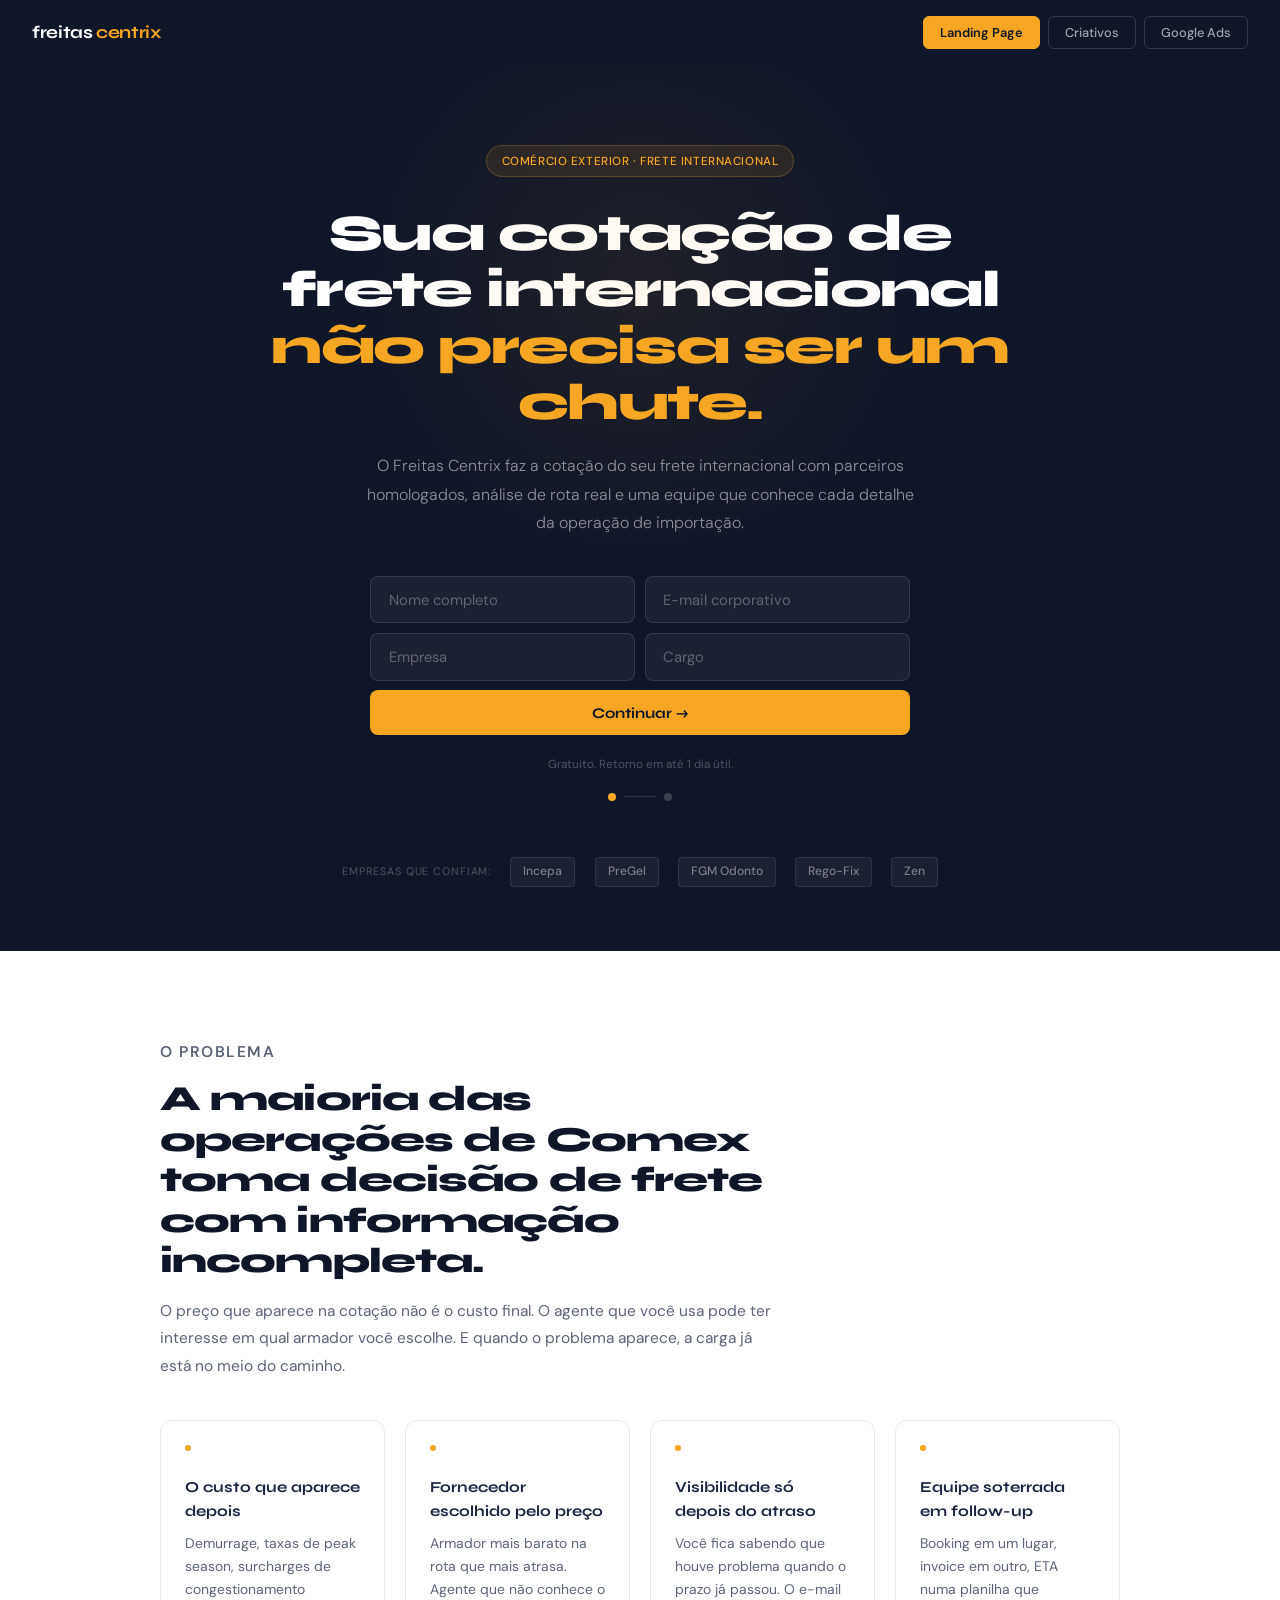
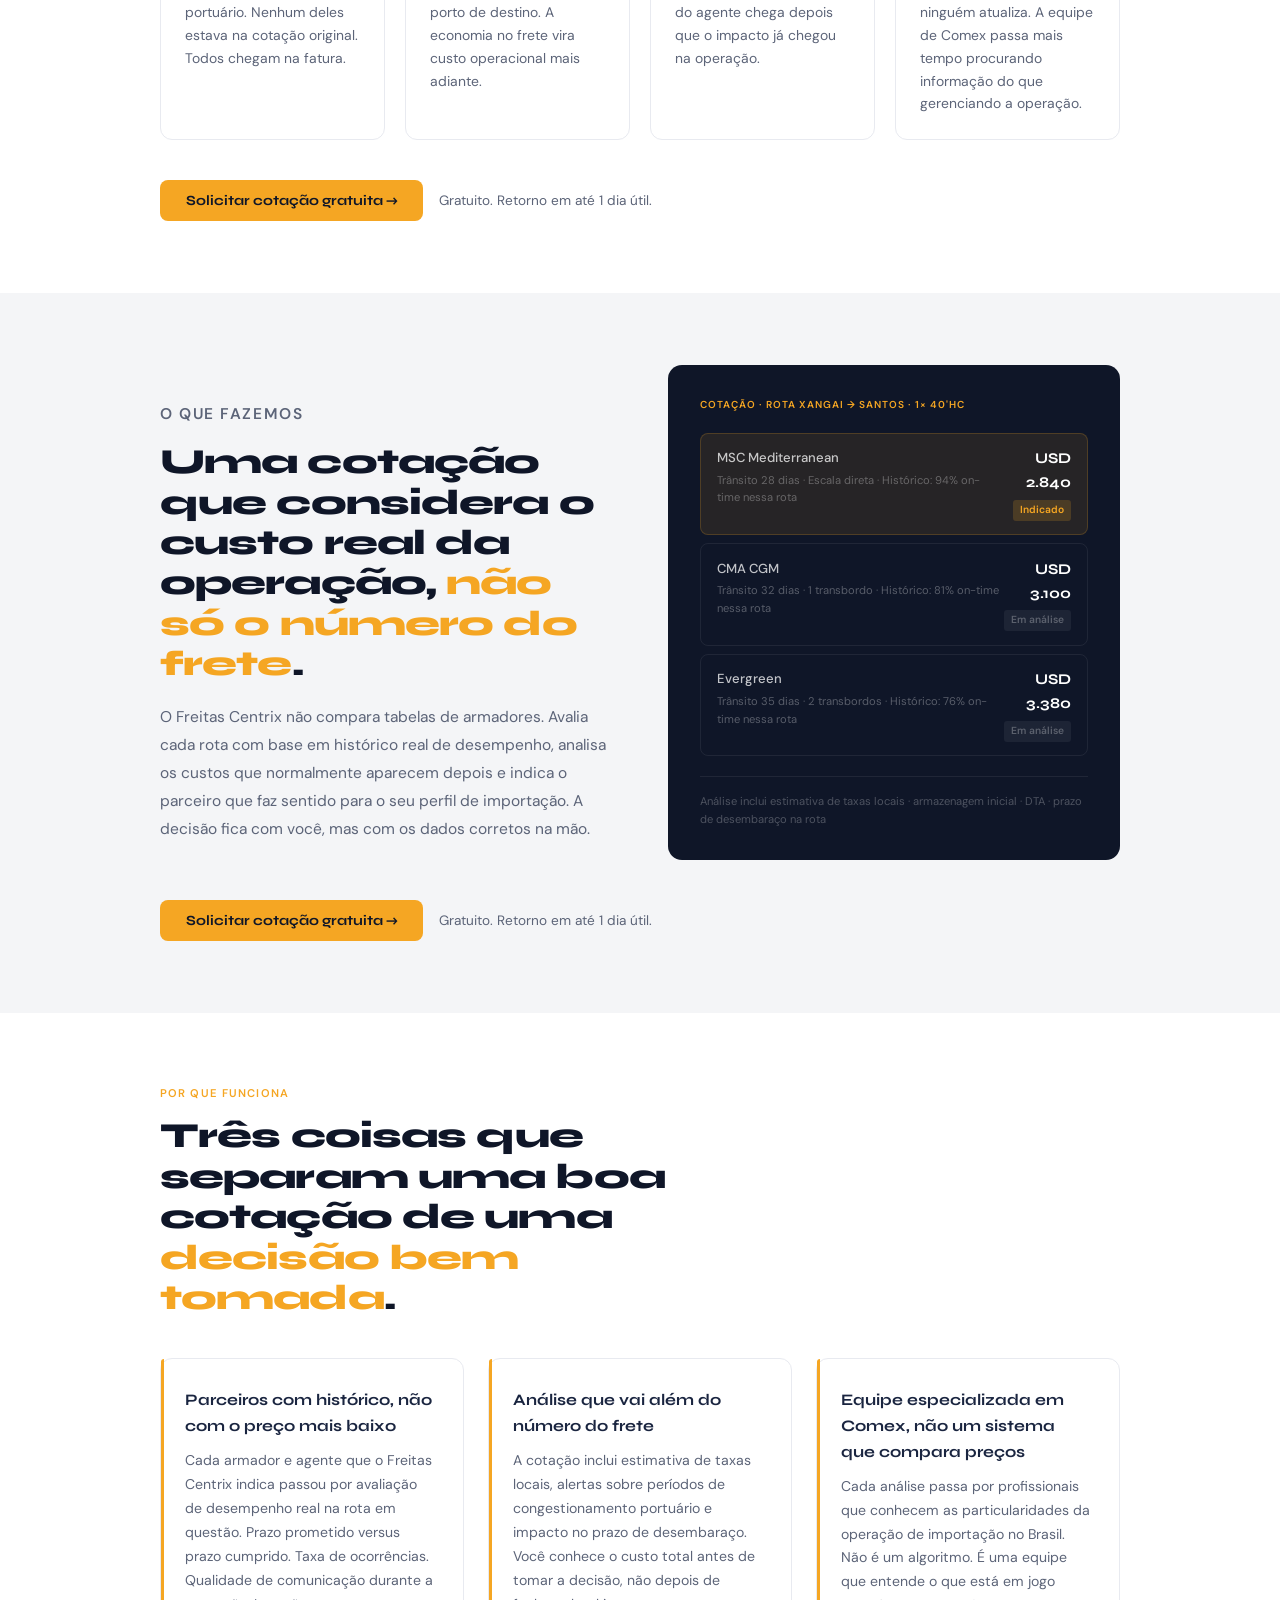
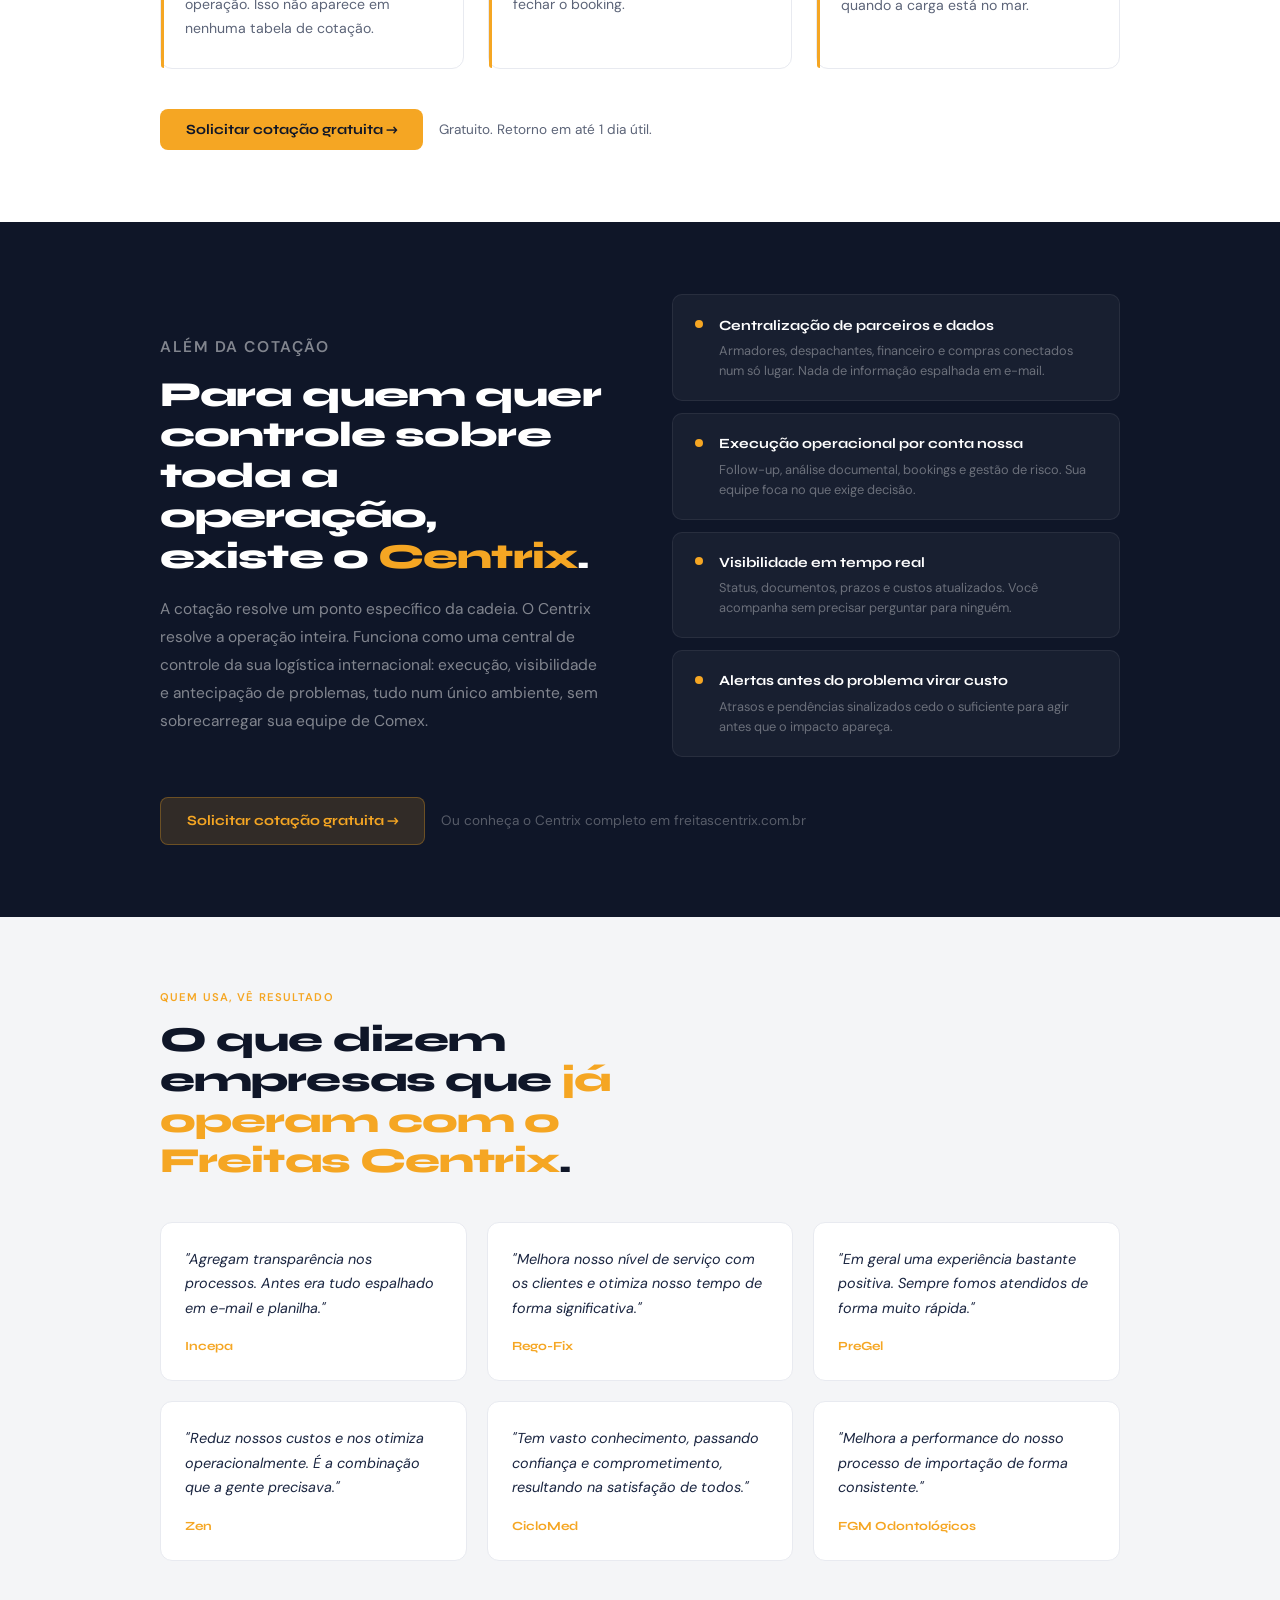
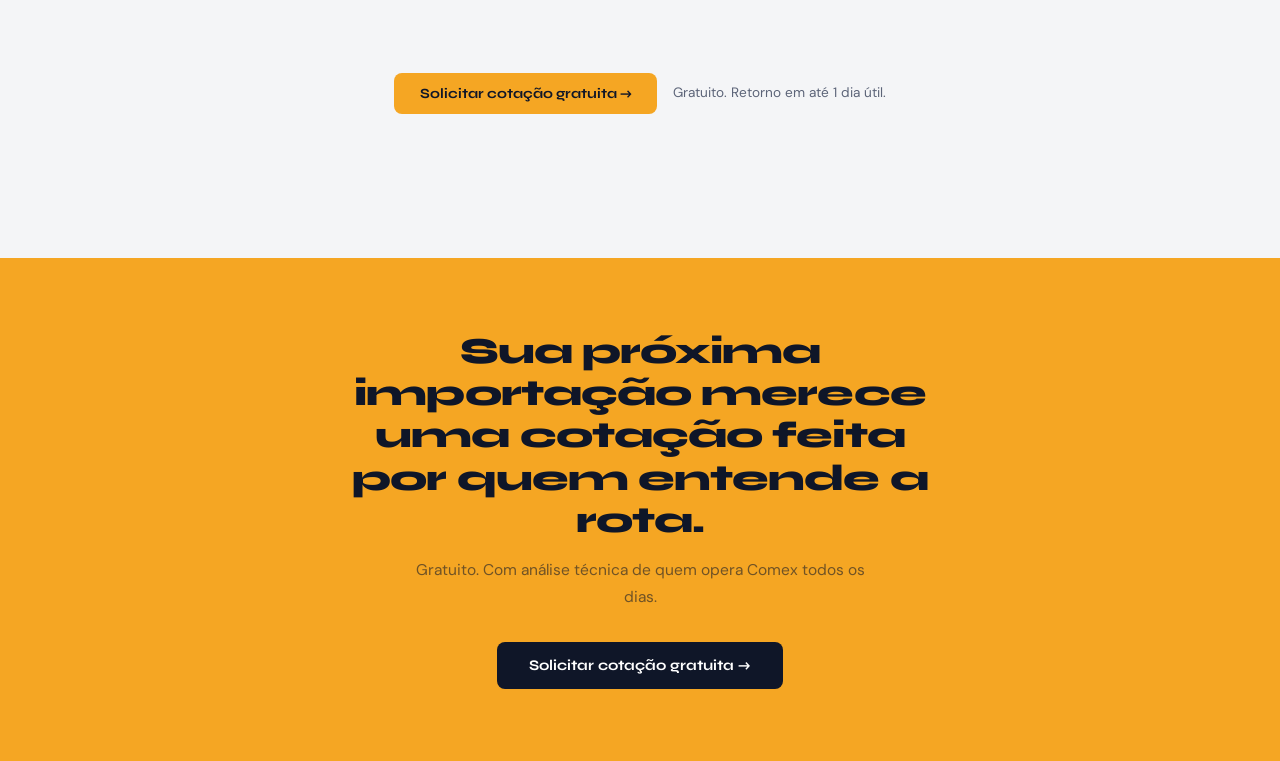
==== index.html @ dce28c1a "Add files via upload" ====
<!DOCTYPE html>

<html lang="pt-BR">
<head>
<meta charset="utf-8"/>
<meta content="width=device-width, initial-scale=1.0" name="viewport"/>
<title>Freitas Centrix – Materiais de Campanha v2</title>
<link href="https://fonts.googleapis.com/css2?family=Syne:wght@400;600;700;800&amp;family=DM+Sans:ital,wght@0,300;0,400;0,500;1,300&amp;display=swap" rel="stylesheet"/>

  <meta name="description" content="Cotação de frete internacional gratuita com parceiros homologados e análise técnica de rota. Freitas Centrix — sua central de controle em Comex.">
  <meta property="og:title" content="Freitas Centrix — Cotação de Frete Internacional Gratuita">
  <meta property="og:description" content="Análise técnica de frete com histórico real de armadores por rota. Equipe especializada em Comex. Cotação gratuita.">
  <meta property="og:type" content="website">
  <meta property="og:url" content="https://freitascentrix.com.br">
  <link rel="stylesheet" href="style.css">
</head>
<body>
<nav class="nav">
<div class="nav-logo">freitas <span>centrix</span></div>
<div class="nav-tabs">
<button class="nav-tab active" onclick="showSection('lp', this)">Landing Page</button>
<button class="nav-tab" onclick="showSection('criativos', this)">Criativos</button>
<button class="nav-tab" onclick="showSection('ads', this)">Google Ads</button>
</div>
</nav>
<!-- ═══ LANDING PAGE ═══ -->
<div class="section active" id="lp">
<section class="hero">
<div class="hero-badge">Comércio Exterior · Frete Internacional</div>
<h1>Sua cotação de frete internacional<br/><em>não precisa ser um chute.</em></h1>
<p class="hero-sub">O Freitas Centrix faz a cotação do seu frete internacional com parceiros homologados, análise de rota real e uma equipe que conhece cada detalhe da operação de importação.</p>
<div class="multistep-form">
<div class="form-step" id="step1">
<div class="form-row">
<input placeholder="Nome completo" type="text"/>
<input placeholder="E-mail corporativo" type="email"/>
</div>
<div class="form-row">
<input placeholder="Empresa" type="text"/>
<input placeholder="Cargo" type="text"/>
</div>
<button class="btn-orange" onclick="goStep2()">Continuar →</button>
<p class="hero-disclaimer">Gratuito. Retorno em até 1 dia útil.</p>
</div>
<div class="form-step" id="step2" style="display:none;">
<div class="step2-label">Dados da operação</div>
<div class="form-row">
<input placeholder="Local de coleta" type="text"/>
<input placeholder="Local de destino" type="text"/>
</div>
<div class="form-row">
<select>
<option disabled="" selected="" value="">Modal</option>
<option>Marítimo</option>
<option>Aéreo</option>
<option>Rodoviário</option>
<option>Multimodal</option>
</select>
<select>
<option disabled="" selected="" value="">Incoterm</option>
<option>EXW</option>
<option>FOB</option>
<option>CIF</option>
<option>CFR</option>
<option>DAP</option>
<option>DDP</option>
<option>FCA</option>
<option>CPT</option>
<option>Não sei / A definir</option>
</select>
</div>
<div class="form-row">
<input placeholder="NCM (se souber)" type="text"/>
<select>
<option disabled="" selected="" value="">Critério de escolha</option>
<option>Preço</option>
<option>Performance</option>
</select>
</div>
<div class="form-row-actions">
<button class="btn-back" onclick="goStep1()">← Voltar</button>
<button class="btn-orange">Solicitar cotação gratuita →</button>
</div>
<p class="hero-disclaimer">Seus dados são usados apenas para preparar sua cotação.</p>
</div>
<div class="form-progress">
<div class="progress-dot active" id="dot1"></div>
<div class="progress-line"></div>
<div class="progress-dot" id="dot2"></div>
</div>
</div>
<div class="hero-logos">
<span class="hero-logos-label">Empresas que confiam:</span>
<span class="logo-pill">Incepa</span>
<span class="logo-pill">PreGel</span>
<span class="logo-pill">FGM Odonto</span>
<span class="logo-pill">Rego-Fix</span>
<span class="logo-pill">Zen</span>
</div>
</section>
<section class="pain-block">
<div class="container">
<div class="pain-intro">
<p class="section-label">O problema</p>
<h2 class="section-title">A maioria das operações de Comex toma decisão de frete com informação incompleta.</h2>
<p>O preço que aparece na cotação não é o custo final. O agente que você usa pode ter interesse em qual armador você escolhe. E quando o problema aparece, a carga já está no meio do caminho.</p>
</div>
<div class="pain-grid">
<div class="pain-card">
<div class="pain-marker"></div>
<h3>O custo que aparece depois</h3>
<p>Demurrage, taxas de peak season, surcharges de congestionamento portuário. Nenhum deles estava na cotação original. Todos chegam na fatura.</p>
</div>
<div class="pain-card">
<div class="pain-marker"></div>
<h3>Fornecedor escolhido pelo preço</h3>
<p>Armador mais barato na rota que mais atrasa. Agente que não conhece o porto de destino. A economia no frete vira custo operacional mais adiante.</p>
</div>
<div class="pain-card">
<div class="pain-marker"></div>
<h3>Visibilidade só depois do atraso</h3>
<p>Você fica sabendo que houve problema quando o prazo já passou. O e-mail do agente chega depois que o impacto já chegou na operação.</p>
</div>
<div class="pain-card">
<div class="pain-marker"></div>
<h3>Equipe soterrada em follow-up</h3>
<p>Booking em um lugar, invoice em outro, ETA numa planilha que ninguém atualiza. A equipe de Comex passa mais tempo procurando informação do que gerenciando a operação.</p>
</div>
</div>
<div class="section-cta">
<button>Solicitar cotação gratuita →</button>
<span class="section-cta-ghost">Gratuito. Retorno em até 1 dia útil.</span>
</div>
</div>
</section>
<section class="value-block">
<div class="container">
<div class="value-inner">
<div class="value-text">
<p class="section-label">O que fazemos</p>
<h2 class="section-title">Uma cotação que considera o custo real da operação, <em>não só o número do frete</em>.</h2>
<p>O Freitas Centrix não compara tabelas de armadores. Avalia cada rota com base em histórico real de desempenho, analisa os custos que normalmente aparecem depois e indica o parceiro que faz sentido para o seu perfil de importação. A decisão fica com você, mas com os dados corretos na mão.</p>
</div>
<div class="value-visual">
<span class="vv-label">Cotação · Rota Xangai → Santos · 1× 40'HC</span>
<div class="frete-row top">
<div>
<div class="frete-carrier">MSC Mediterranean</div>
<div class="frete-detail">Trânsito 28 dias · Escala direta · Histórico: 94% on-time nessa rota</div>
</div>
<div class="frete-right">
<div class="frete-price">USD 2.840</div>
<span class="frete-tag ok">Indicado</span>
</div>
</div>
<div class="frete-row">
<div>
<div class="frete-carrier">CMA CGM</div>
<div class="frete-detail">Trânsito 32 dias · 1 transbordo · Histórico: 81% on-time nessa rota</div>
</div>
<div class="frete-right">
<div class="frete-price">USD 3.100</div>
<span class="frete-tag pend">Em análise</span>
</div>
</div>
<div class="frete-row">
<div>
<div class="frete-carrier">Evergreen</div>
<div class="frete-detail">Trânsito 35 dias · 2 transbordos · Histórico: 76% on-time nessa rota</div>
</div>
<div class="frete-right">
<div class="frete-price">USD 3.380</div>
<span class="frete-tag pend">Em análise</span>
</div>
</div>
<div class="vv-footer">Análise inclui estimativa de taxas locais · armazenagem inicial · DTA · prazo de desembaraço na rota</div>
</div>
</div>
<div class="section-cta">
<button>Solicitar cotação gratuita →</button>
<span class="section-cta-ghost">Gratuito. Retorno em até 1 dia útil.</span>
</div>
</div>
</section>
<section class="dif-block">
<div class="container">
<div class="dif-intro">
<p class="section-label">Por que funciona</p>
<h2 class="section-title">Três coisas que separam uma boa cotação de uma <em>decisão bem tomada</em>.</h2>
</div>
<div class="dif-grid">
<div class="dif-card">
<h3>Parceiros com histórico, não com o preço mais baixo</h3>
<p>Cada armador e agente que o Freitas Centrix indica passou por avaliação de desempenho real na rota em questão. Prazo prometido versus prazo cumprido. Taxa de ocorrências. Qualidade de comunicação durante a operação. Isso não aparece em nenhuma tabela de cotação.</p>
</div>
<div class="dif-card">
<h3>Análise que vai além do número do frete</h3>
<p>A cotação inclui estimativa de taxas locais, alertas sobre períodos de congestionamento portuário e impacto no prazo de desembaraço. Você conhece o custo total antes de tomar a decisão, não depois de fechar o booking.</p>
</div>
<div class="dif-card">
<h3>Equipe especializada em Comex, não um sistema que compara preços</h3>
<p>Cada análise passa por profissionais que conhecem as particularidades da operação de importação no Brasil. Não é um algoritmo. É uma equipe que entende o que está em jogo quando a carga está no mar.</p>
</div>
</div>
<div class="section-cta">
<button>Solicitar cotação gratuita →</button>
<span class="section-cta-ghost">Gratuito. Retorno em até 1 dia útil.</span>
</div>
</div>
</section>
<section class="centrix-block">
<div class="container">
<div class="centrix-inner">
<div class="centrix-text">
<p class="section-label">Além da cotação</p>
<h2 class="section-title">Para quem quer controle sobre toda a operação, existe o <em>Centrix</em>.</h2>
<p>A cotação resolve um ponto específico da cadeia. O Centrix resolve a operação inteira. Funciona como uma central de controle da sua logística internacional: execução, visibilidade e antecipação de problemas, tudo num único ambiente, sem sobrecarregar sua equipe de Comex.</p>
</div>
<div class="centrix-pillars">
<div class="pillar">
<div class="pillar-dot"></div>
<div>
<h4>Centralização de parceiros e dados</h4>
<p>Armadores, despachantes, financeiro e compras conectados num só lugar. Nada de informação espalhada em e-mail.</p>
</div>
</div>
<div class="pillar">
<div class="pillar-dot"></div>
<div>
<h4>Execução operacional por conta nossa</h4>
<p>Follow-up, análise documental, bookings e gestão de risco. Sua equipe foca no que exige decisão.</p>
</div>
</div>
<div class="pillar">
<div class="pillar-dot"></div>
<div>
<h4>Visibilidade em tempo real</h4>
<p>Status, documentos, prazos e custos atualizados. Você acompanha sem precisar perguntar para ninguém.</p>
</div>
</div>
<div class="pillar">
<div class="pillar-dot"></div>
<div>
<h4>Alertas antes do problema virar custo</h4>
<p>Atrasos e pendências sinalizados cedo o suficiente para agir antes que o impacto apareça.</p>
</div>
</div>
</div>
</div>
<div class="section-cta" style="margin-top:2.5rem;">
<a href="#">Solicitar cotação gratuita →</a>
<span class="section-cta-ghost">Ou conheça o Centrix completo em freitascentrix.com.br</span>
</div>
</div>
</section>
<section class="proof-block">
<div class="container">
<p class="section-label">Quem usa, vê resultado</p>
<h2 class="section-title" style="max-width: 560px;">O que dizem empresas que <em>já operam com o Freitas Centrix</em>.</h2>
<div class="testimonials">
<div class="testi-card">
<p class="testi-quote">"Agregam transparência nos processos. Antes era tudo espalhado em e-mail e planilha."</p>
<div class="testi-company">Incepa</div>
</div>
<div class="testi-card">
<p class="testi-quote">"Melhora nosso nível de serviço com os clientes e otimiza nosso tempo de forma significativa."</p>
<div class="testi-company">Rego-Fix</div>
</div>
<div class="testi-card">
<p class="testi-quote">"Em geral uma experiência bastante positiva. Sempre fomos atendidos de forma muito rápida."</p>
<div class="testi-company">PreGel</div>
</div>
<div class="testi-card">
<p class="testi-quote">"Reduz nossos custos e nos otimiza operacionalmente. É a combinação que a gente precisava."</p>
<div class="testi-company">Zen</div>
</div>
<div class="testi-card">
<p class="testi-quote">"Tem vasto conhecimento, passando confiança e comprometimento, resultando na satisfação de todos."</p>
<div class="testi-company">CicloMed</div>
</div>
<div class="testi-card">
<p class="testi-quote">"Melhora a performance do nosso processo de importação de forma consistente."</p>
<div class="testi-company">FGM Odontológicos</div>
</div>
</div>
<div class="section-cta proof-block">
<button>Solicitar cotação gratuita →</button>
<span class="section-cta-ghost">Gratuito. Retorno em até 1 dia útil.</span>
</div>
</div>
</section>
<section class="cta-block">
<h2>Sua próxima importação merece uma cotação feita por quem entende a rota.</h2>
<p>Gratuito. Com análise técnica de quem opera Comex todos os dias.</p>
<button class="btn-navy">Solicitar cotação gratuita →</button>
</section>
</div>
<!-- ═══ CRIATIVOS ═══ -->
<div class="section" id="criativos">
<div class="criativo-section">
<h2>Criativos de Campanha</h2>
<p class="sub">3 variações com copy de imagem e legenda — abordagens distintas, mesma direção estratégica</p>
<div class="criativo-grid">
<div class="criativo-card">
<div class="criativo-header">
<div class="criativo-num">1</div>
<h3>Criativo 1 · Dor · Público: Gerente / Coordenador de Comex</h3>
</div>
<div class="criativo-body">
<div class="criativo-visual bg-navy">
<div class="img-tag" style="color: var(--orange);">Freitas Centrix · Comércio Exterior</div>
<div class="img-copy white">
              Sua cotação de frete<br/>não inclui tudo<br/>
<span class="hl-orange">que vai aparecer na fatura.</span>
</div>
<div class="cta-badge">Cotação gratuita de frete →</div>
</div>
<div class="criativo-text">
<h4>Legenda</h4>
<p>Demurrage, surcharges, taxas locais. Não estavam na cotação. Estavam na fatura.<br/>
            O Freitas Centrix faz a cotação de frete internacional com o custo real da operação. Gratuito.<br/>
            👉 Cotação gratuita no link.</p>
<div class="hashtags">#FreteInternacional #Importacao #ComercioExterior #Comex</div>
<span class="cta-pill">Cotação gratuita de frete →</span>
</div>
</div>
</div>
<div class="criativo-card">
<div class="criativo-header">
<div class="criativo-num">2</div>
<h3>Criativo 2 · Dor + CTA direto · Público: Gerente / Coordenador de Comex</h3>
</div>
<div class="criativo-body">
<div class="criativo-visual bg-texture">
<div class="img-tag" style="color: rgba(255,255,255,0.32);">Freitas Centrix · Comércio Exterior</div>
<div class="img-copy white">
              O armador mais barato<br/>costuma ser<br/>
<span class="hl-orange">o problema mais caro.</span>
</div>
<div class="cta-badge">Cotação gratuita de frete →</div>
</div>
<div class="criativo-text">
<h4>Legenda</h4>
<p>Frete de importação cotado só por preço é risco. O Freitas Centrix avalia armadores por histórico real de desempenho na rota — e entrega a cotação de graça.<br/>
            Clique e solicite a sua.</p>
<div class="hashtags">#FreteInternacional #Importacao #ComercioExterior #GestaoDeComex</div>
<span class="cta-pill">Cotação gratuita de frete →</span>
</div>
</div>
</div>
<div class="criativo-card">
<div class="criativo-header">
<div class="criativo-num">3</div>
<h3>Criativo 3 · Impacto financeiro · Público: Diretor de Operações / Logística</h3>
</div>
<div class="criativo-body">
<div class="criativo-visual bg-orange">
<div class="img-tag" style="color: rgba(15,22,40,0.45);">Freitas Centrix · Comércio Exterior</div>
<div class="img-copy navy">
              O custo do frete<br/>que você aprovou<br/>
<span class="hl-muted">não é o que você vai pagar.</span>
</div>
<div class="cta-badge dark">Cotação gratuita de frete →</div>
</div>
<div class="criativo-text">
<h4>Legenda</h4>
<p>Demurrage e taxas não cotadas impactam resultado — e aparecem depois que não dá mais pra renegociar. O Freitas Centrix faz a cotação de frete internacional com o custo real. Grátis.<br/>
            👉 Link na bio.</p>
<div class="hashtags">#LogisticaInternacional #Importacao #ComercioExterior #GestaoLogistica</div>
<span class="cta-pill">Cotação gratuita de frete →</span>
</div>
</div>
</div>
</div>
</div>
</div>
<!-- ═══ GOOGLE ADS ═══ -->
<div class="section" id="ads">
<div class="ads-section">
<h2>Campanha Google Search</h2>
<p class="sub">Headlines, descrições e palavras-chave para captura de leads qualificados em Comex</p>
<div class="ads-block">
<div class="ads-block-title">Preview de anúncio <span>Exemplo</span></div>
<div class="preview-box">
<div class="preview-url">freitascentrix.com.br › cotacao-frete-internacional</div>
<div class="preview-title">Cotação de Frete Internacional | Parceiros Homologados em Comex</div>
<div class="preview-desc">Análise técnica de frete com histórico real de desempenho por rota. Equipe especializada em importação. Cotação gratuita em até 1 dia útil.</div>
</div>
</div>
<div class="ads-block">
<div class="ads-block-title">Headlines <span>15 opções · máx. 30 caracteres</span></div>
<div class="headline-grid">
<div class="hl-item">Cotação de Frete Grátis<div class="hl-chars">22 chars</div></div>
<div class="hl-item">Análise de Rota de Importação<div class="hl-chars">28 chars</div></div>
<div class="hl-item">Parceiros Homologados Comex<div class="hl-chars">26 chars</div></div>
<div class="hl-item">Frete com Histórico por Rota<div class="hl-chars">27 chars</div></div>
<div class="hl-item">Custo Real de Importação<div class="hl-chars">23 chars</div></div>
<div class="hl-item">Frete Além do Preço<div class="hl-chars">18 chars</div></div>
<div class="hl-item">Importação Sem Custo Oculto<div class="hl-chars">26 chars</div></div>
<div class="hl-item">Equipe Especializada em Comex<div class="hl-chars">28 chars</div></div>
<div class="hl-item">Freitas Centrix · Comex<div class="hl-chars">22 chars</div></div>
<div class="hl-item">Análise Técnica de Frete<div class="hl-chars">23 chars</div></div>
<div class="hl-item">Armador Certo para Sua Rota<div class="hl-chars">26 chars</div></div>
<div class="hl-item">Gestão de Importação<div class="hl-chars">20 chars</div></div>
<div class="hl-item">Controle em Comércio Exterior<div class="hl-chars">28 chars</div></div>
<div class="hl-item">BPO de Comex com Resultado<div class="hl-chars">25 chars</div></div>
<div class="hl-item">Diagnóstico Logístico Grátis<div class="hl-chars">27 chars</div></div>
</div>
</div>
<div class="ads-block">
<div class="ads-block-title">Descrições <span>4 opções · máx. 90 caracteres</span></div>
<div class="desc-list">
<div class="desc-item">
          Análise de frete com histórico real de armadores por rota e estimativa de taxas locais. Cotação grátis.
          <div class="desc-chars">Versão 90c: "Histórico real de armadores por rota. Taxas locais estimadas. Cotação grátis em 1 dia útil." (91c — cortar "em 1 dia útil" = 73c)</div>
</div>
<div class="desc-item">
          Indicamos parceiros por desempenho, não pelo menor preço. Equipe especializada em Comex.
          <div class="desc-chars">88 chars ✓</div>
</div>
<div class="desc-item">
          Sua equipe decide com os dados certos. O Freitas Centrix faz a análise de frete. Grátis.
          <div class="desc-chars">91c — cortar "de frete": "Sua equipe decide com os dados certos. O Freitas Centrix faz a análise. Grátis." = 79c ✓</div>
</div>
<div class="desc-item">
          Frete é decisão operacional. Prazo, risco por rota e custo total antes de fechar o booking.
          <div class="desc-chars">94c — cortar "total": "Frete é decisão operacional. Prazo, risco por rota e custo antes de fechar o booking." = 85c ✓</div>
</div>
</div>
</div>
<div class="ads-block">
<div class="ads-block-title">Palavras-chave · Alta intenção <span>Bid principal</span></div>
<div class="kw-grid">
<span class="kw-tag high">cotação frete internacional</span>
<span class="kw-tag high">frete marítimo importação</span>
<span class="kw-tag high">cotação frete marítimo brasil</span>
<span class="kw-tag high">agente de carga importação</span>
<span class="kw-tag high">BPO comércio exterior</span>
<span class="kw-tag high">gestão de importação terceirizada</span>
<span class="kw-tag high">custo frete china brasil</span>
<span class="kw-tag high">terceirização comex</span>
<span class="kw-tag high">frete marítimo FCL LCL brasil</span>
<span class="kw-tag high">despachante aduaneiro importação sp</span>
<span class="kw-tag high">gestão operação de importação</span>
<span class="kw-tag high">análise de frete internacional</span>
</div>
</div>
<div class="ads-block">
<div class="ads-block-title">Palavras-chave · Média intenção <span>Bid secundário</span></div>
<div class="kw-grid">
<span class="kw-tag mid">como reduzir custo de importação</span>
<span class="kw-tag mid">como cotar frete internacional</span>
<span class="kw-tag mid">visibilidade operação comex</span>
<span class="kw-tag mid">demurrage como evitar</span>
<span class="kw-tag mid">custo oculto frete marítimo</span>
<span class="kw-tag mid">armador confiável brasil</span>
<span class="kw-tag mid">auditoria de frete importação</span>
<span class="kw-tag mid">rota marítima china brasil prazo</span>
<span class="kw-tag mid">gestão de processos comex</span>
<span class="kw-tag mid">custo logístico comércio exterior</span>
<span class="kw-tag mid">equipe comex terceirizada</span>
<span class="kw-tag mid">importação com controle de custo</span>
</div>
</div>
<div class="ads-block">
<div class="ads-block-title">Palavras-chave negativas <span>Excluir da campanha</span></div>
<div class="kw-grid">
<span class="kw-tag neg">frete grátis e-commerce</span>
<span class="kw-tag neg">frete correios</span>
<span class="kw-tag neg">frete grátis compras online</span>
<span class="kw-tag neg">frete nacional</span>
<span class="kw-tag neg">calcular frete envio</span>
<span class="kw-tag neg">rastrear encomenda</span>
<span class="kw-tag neg">frete grátis shopee</span>
<span class="kw-tag neg">frete grátis amazon</span>
<span class="kw-tag neg">frete rodoviário</span>
<span class="kw-tag neg">transportadora entregas</span>
<span class="kw-tag neg">emprego comex</span>
<span class="kw-tag neg">curso comércio exterior</span>
<span class="kw-tag neg">vagas comex</span>
<span class="kw-tag neg">exportação artesanato</span>
<span class="kw-tag neg">como trabalhar em comex</span>
<span class="kw-tag neg">faculdade comércio exterior</span>
</div>
</div>
</div>
</div>

<script src="script.js"></script>
</body>
</html>
---- style.css ----
:root {
    --navy: #0F1628;
    --navy-mid: #1a2540;
    --orange: #F5A623;
    --orange-light: #FFB940;
    --orange-pale: rgba(245,166,35,0.12);
    --white: #FFFFFF;
    --gray-100: #F4F5F7;
    --gray-200: #E8EAF0;
    --gray-400: #9AA0B2;
    --text-main: #1a2540;
    --text-muted: #5C6478;
  }
  * { margin: 0; padding: 0; box-sizing: border-box; }
  body { font-family: 'DM Sans', sans-serif; background: #F4F5F7; color: var(--text-main); line-height: 1.6; }

  .nav { background: var(--navy); padding: 1rem 2rem; display: flex; align-items: center; justify-content: space-between; position: sticky; top: 0; z-index: 100; }
  .nav-logo { font-family: 'Syne', sans-serif; color: var(--white); font-size: 1.1rem; font-weight: 700; letter-spacing: -0.02em; }
  .nav-logo span { color: var(--orange); }
  .nav-tabs { display: flex; gap: 0.5rem; }
  .nav-tab { background: transparent; border: 1px solid rgba(255,255,255,0.15); color: rgba(255,255,255,0.6); padding: 0.45rem 1rem; border-radius: 6px; cursor: pointer; font-family: 'DM Sans', sans-serif; font-size: 0.8rem; font-weight: 500; transition: all 0.2s; }
  .nav-tab:hover { border-color: var(--orange); color: var(--orange); }
  .nav-tab.active { background: var(--orange); border-color: var(--orange); color: var(--navy); font-weight: 600; }

  .section { display: none; }
  .section.active { display: block; }
  .container { max-width: 960px; margin: 0 auto; }
  .section-label { font-size: 0.7rem; letter-spacing: 0.1em; text-transform: uppercase; color: var(--orange); font-weight: 600; margin-bottom: 0.8rem; }
  .section-title { font-family: 'Syne', sans-serif; font-size: clamp(1.5rem, 3vw, 2.2rem); font-weight: 800; line-height: 1.15; letter-spacing: -0.025em; color: var(--navy); }
  .section-title em { color: var(--orange); font-style: normal; }

  /* HERO */
  .hero { background: var(--navy); padding: 5rem 2rem 4rem; text-align: center; position: relative; overflow: hidden; }
  .hero::before { content: ''; position: absolute; top: -80px; left: 50%; transform: translateX(-50%); width: 600px; height: 600px; background: radial-gradient(circle, rgba(245,166,35,0.07) 0%, transparent 70%); pointer-events: none; }
  .hero-badge { display: inline-flex; align-items: center; background: rgba(245,166,35,0.1); border: 1px solid rgba(245,166,35,0.22); color: var(--orange); padding: 0.35rem 0.9rem; border-radius: 20px; font-size: 0.73rem; font-weight: 500; letter-spacing: 0.05em; margin-bottom: 1.8rem; text-transform: uppercase; }
  .hero h1 { font-family: 'Syne', sans-serif; font-size: clamp(2rem, 5vw, 3.2rem); font-weight: 800; color: var(--white); line-height: 1.1; max-width: 760px; margin: 0 auto 1.3rem; letter-spacing: -0.03em; }
  .hero h1 em { color: var(--orange); font-style: normal; }
  .hero-sub { font-size: 1rem; color: rgba(255,255,255,0.52); max-width: 550px; margin: 0 auto 2.4rem; font-weight: 300; line-height: 1.78; }
  .hero-form { display: flex; gap: 0.75rem; max-width: 520px; margin: 0 auto 1rem; flex-wrap: wrap; justify-content: center; }
  .hero-form input { flex: 1; min-width: 210px; padding: 0.85rem 1.2rem; border-radius: 8px; border: 1.5px solid rgba(255,255,255,0.1); background: rgba(255,255,255,0.05); color: var(--white); font-family: 'DM Sans', sans-serif; font-size: 0.95rem; outline: none; transition: border 0.2s; }
  .hero-form input::placeholder { color: rgba(255,255,255,0.28); }
  .hero-form input:focus { border-color: var(--orange); }
  .btn-orange { background: var(--orange); color: var(--navy); padding: 0.85rem 1.8rem; border-radius: 8px; font-family: 'Syne', sans-serif; font-size: 0.92rem; font-weight: 700; border: none; cursor: pointer; transition: background 0.2s, transform 0.15s; white-space: nowrap; }
  .btn-orange:hover { background: var(--orange-light); transform: translateY(-1px); }
  .hero-disclaimer { font-size: 0.73rem; color: rgba(255,255,255,0.26); margin-top: 0.6rem; }

  /* MULTISTEP FORM */
  .multistep-form { max-width: 540px; margin: 0 auto; }
  .form-step { display: flex; flex-direction: column; gap: 0.6rem; }
  .form-row { display: flex; gap: 0.6rem; flex-wrap: wrap; }
  .form-row input, .form-row select {
    flex: 1; min-width: 180px;
    padding: 0.8rem 1.1rem; border-radius: 8px;
    border: 1.5px solid rgba(255,255,255,0.1);
    background: rgba(255,255,255,0.05); color: var(--white);
    font-family: 'DM Sans', sans-serif; font-size: 0.92rem;
    outline: none; transition: border 0.2s; appearance: none;
  }
  .form-row input::placeholder { color: rgba(255,255,255,0.3); }
  .form-row input:focus, .form-row select:focus { border-color: var(--orange); }
  .form-row select option { background: var(--navy-mid); color: var(--white); }
  .form-row select { color: rgba(255,255,255,0.3); cursor: pointer; }
  .form-row select.filled { color: var(--white); }
  .step2-label {
    font-size: 0.72rem; letter-spacing: 0.07em; text-transform: uppercase;
    color: var(--orange); font-weight: 600; margin-bottom: 0.2rem;
  }
  .form-row-actions { display: flex; gap: 0.6rem; align-items: center; }
  .btn-back {
    background: transparent; border: 1.5px solid rgba(255,255,255,0.15);
    color: rgba(255,255,255,0.5); padding: 0.8rem 1.2rem; border-radius: 8px;
    font-family: 'DM Sans', sans-serif; font-size: 0.9rem; cursor: pointer;
    transition: border-color 0.2s, color 0.2s;
  }
  .btn-back:hover { border-color: rgba(255,255,255,0.3); color: rgba(255,255,255,0.8); }
  .form-progress {
    display: flex; align-items: center; justify-content: center;
    gap: 0.5rem; margin-top: 1.2rem;
  }
  .progress-dot {
    width: 8px; height: 8px; border-radius: 50%;
    background: rgba(255,255,255,0.18); transition: background 0.3s;
  }
  .progress-dot.active { background: var(--orange); }
  .progress-line { width: 32px; height: 1.5px; background: rgba(255,255,255,0.12); }
  .hero-logos { display: flex; align-items: center; justify-content: center; gap: 1.2rem; margin-top: 3.5rem; flex-wrap: wrap; }
  .hero-logos-label { font-size: 0.68rem; color: rgba(255,255,255,0.26); letter-spacing: 0.08em; text-transform: uppercase; }
  .logo-pill { background: rgba(255,255,255,0.05); border: 1px solid rgba(255,255,255,0.08); color: rgba(255,255,255,0.42); font-size: 0.76rem; font-weight: 500; padding: 0.28rem 0.75rem; border-radius: 4px; }

  /* DOR */
  .pain-block { background: var(--white); padding: 4.5rem 2rem; }
  .pain-intro { max-width: 620px; margin-bottom: 2.5rem; }
  .pain-intro p { margin-top: 1rem; font-size: 0.97rem; color: var(--text-muted); line-height: 1.78; }
  .pain-grid { display: grid; grid-template-columns: repeat(auto-fit, minmax(210px, 1fr)); gap: 1.25rem; }
  .pain-card { border: 1.5px solid var(--gray-200); border-radius: 12px; padding: 1.5rem; transition: border-color 0.2s; }
  .pain-card:hover { border-color: rgba(245,166,35,0.3); }
  .pain-marker { display: inline-block; width: 6px; height: 6px; border-radius: 50%; background: var(--orange); margin-bottom: 1rem; }
  .pain-card h3 { font-family: 'Syne', sans-serif; font-size: 0.95rem; font-weight: 700; margin-bottom: 0.5rem; }
  .pain-card p { font-size: 0.87rem; color: var(--text-muted); line-height: 1.65; }

  /* VALOR */
  .value-block { background: var(--gray-100); padding: 4.5rem 2rem; }
  .value-inner { display: grid; grid-template-columns: 1fr 1fr; gap: 3.5rem; align-items: center; }
  .value-text p { margin-top: 1.2rem; font-size: 0.97rem; color: var(--text-muted); line-height: 1.8; }
  .value-visual { background: var(--navy); border-radius: 14px; padding: 2rem; }
  .vv-label { font-size: 0.63rem; letter-spacing: 0.1em; color: var(--orange); font-weight: 600; text-transform: uppercase; margin-bottom: 1.2rem; display: block; }
  .frete-row { display: flex; align-items: flex-start; justify-content: space-between; padding: 0.85rem 1rem; border-radius: 8px; margin-bottom: 0.5rem; border: 1px solid rgba(255,255,255,0.07); }
  .frete-row.top { background: rgba(245,166,35,0.1); border-color: rgba(245,166,35,0.2); }
  .frete-carrier { font-size: 0.82rem; color: rgba(255,255,255,0.75); font-weight: 500; }
  .frete-detail { font-size: 0.7rem; color: rgba(255,255,255,0.3); margin-top: 0.2rem; }
  .frete-right { text-align: right; }
  .frete-price { font-family: 'Syne', sans-serif; font-size: 0.93rem; color: var(--white); font-weight: 700; }
  .frete-tag { display: inline-block; font-size: 0.64rem; padding: 0.15rem 0.45rem; border-radius: 3px; margin-top: 0.25rem; font-weight: 600; }
  .frete-tag.ok { background: rgba(245,166,35,0.18); color: var(--orange); }
  .frete-tag.pend { background: rgba(255,255,255,0.06); color: rgba(255,255,255,0.28); }
  .vv-footer { margin-top: 1.2rem; padding-top: 1rem; border-top: 1px solid rgba(255,255,255,0.07); font-size: 0.7rem; color: rgba(255,255,255,0.26); line-height: 1.6; }

  /* DIFERENCIAIS */
  .dif-block { background: var(--white); padding: 4.5rem 2rem; }
  .dif-intro { max-width: 580px; margin-bottom: 2.5rem; }
  .dif-grid { display: grid; grid-template-columns: repeat(auto-fit, minmax(260px, 1fr)); gap: 1.5rem; }
  .dif-card { border-radius: 12px; padding: 1.75rem 1.75rem 1.75rem 1.5rem; border: 1.5px solid var(--gray-200); position: relative; }
  .dif-card::before { content: ''; position: absolute; top: 0; left: 0; width: 3px; height: 100%; background: var(--orange); border-radius: 12px 0 0 12px; }
  .dif-card h3 { font-family: 'Syne', sans-serif; font-size: 1rem; font-weight: 700; margin-bottom: 0.65rem; }
  .dif-card p { font-size: 0.88rem; color: var(--text-muted); line-height: 1.7; }

  /* CENTRIX */
  .centrix-block { background: var(--navy); padding: 4.5rem 2rem; }
  .centrix-inner { display: grid; grid-template-columns: 1fr 1fr; gap: 4rem; align-items: center; }
  .centrix-text .section-title { color: var(--white); }
  .centrix-text p { font-size: 0.97rem; color: rgba(255,255,255,0.48); margin-top: 1.2rem; line-height: 1.8; }
  .centrix-pillars { display: flex; flex-direction: column; gap: 0.75rem; }
  .pillar { background: rgba(255,255,255,0.04); border: 1px solid rgba(255,255,255,0.07); border-radius: 10px; padding: 1.2rem 1.4rem; display: flex; gap: 1rem; align-items: flex-start; }
  .pillar-dot { width: 8px; height: 8px; border-radius: 50%; background: var(--orange); margin-top: 0.35rem; flex-shrink: 0; }
  .pillar h4 { font-family: 'Syne', sans-serif; color: var(--white); font-size: 0.88rem; font-weight: 700; margin-bottom: 0.25rem; }
  .pillar p { font-size: 0.8rem; color: rgba(255,255,255,0.36); line-height: 1.55; }

  /* PROVA */
  .proof-block { background: var(--gray-100); padding: 4.5rem 2rem; }
  .testimonials { display: grid; grid-template-columns: repeat(auto-fit, minmax(250px, 1fr)); gap: 1.25rem; margin-top: 2.5rem; }
  .testi-card { background: var(--white); border-radius: 12px; padding: 1.5rem; border: 1.5px solid var(--gray-200); }
  .testi-quote { font-size: 0.9rem; color: var(--text-main); line-height: 1.7; font-style: italic; margin-bottom: 1rem; }
  .testi-company { font-family: 'Syne', sans-serif; font-size: 0.78rem; font-weight: 700; color: var(--orange); }

  /* CTA */
  .cta-block { background: var(--orange); padding: 4.5rem 2rem; text-align: center; }
  .cta-block h2 { font-family: 'Syne', sans-serif; font-size: clamp(1.6rem, 3.5vw, 2.3rem); font-weight: 800; color: var(--navy); max-width: 600px; margin: 0 auto 1rem; line-height: 1.15; letter-spacing: -0.025em; }
  .cta-block p { color: rgba(15,22,40,0.58); max-width: 460px; margin: 0 auto 2rem; font-size: 0.97rem; line-height: 1.7; }
  .section-cta { margin-top: 2.5rem; display: flex; align-items: center; gap: 1rem; flex-wrap: wrap; }
  .section-cta a, .section-cta button {
    background: var(--orange); color: var(--navy);
    padding: 0.75rem 1.6rem; border-radius: 8px;
    font-family: 'Syne', sans-serif; font-size: 0.88rem; font-weight: 700;
    border: none; cursor: pointer; text-decoration: none; display: inline-block;
    transition: background 0.2s, transform 0.15s;
  }
  .section-cta a:hover, .section-cta button:hover { background: var(--orange-light); transform: translateY(-1px); }
  .section-cta-ghost {
    font-size: 0.85rem; color: var(--text-muted);
    font-weight: 400;
  }
  .centrix-block .section-cta a { background: rgba(245,166,35,0.15); color: var(--orange); border: 1px solid rgba(245,166,35,0.3); }
  .centrix-block .section-cta a:hover { background: rgba(245,166,35,0.25); }
  .centrix-block .section-cta-ghost { color: rgba(255,255,255,0.3); }
  .proof-block .section-cta { justify-content: center; margin-top: 2.5rem; }

  .btn-navy { background: var(--navy); color: var(--white); padding: 0.9rem 2rem; border-radius: 8px; font-family: 'Syne', sans-serif; font-size: 0.92rem; font-weight: 700; border: none; cursor: pointer; display: inline-block; transition: transform 0.15s; }
  .btn-navy:hover { transform: translateY(-1px); }

  /* CRIATIVOS */
  .criativo-section { padding: 2.5rem 2rem; max-width: 960px; margin: 0 auto; }
  .criativo-section > h2 { font-family: 'Syne', sans-serif; font-size: 1.5rem; font-weight: 800; color: var(--navy); margin-bottom: 0.4rem; }
  .sub { font-size: 0.88rem; color: var(--text-muted); margin-bottom: 2rem; }
  .criativo-grid { display: grid; gap: 2rem; }
  .criativo-card { background: var(--white); border-radius: 14px; overflow: hidden; border: 1.5px solid var(--gray-200); }
  .criativo-header { padding: 1rem 1.5rem; border-bottom: 1px solid var(--gray-200); display: flex; align-items: center; gap: 0.75rem; }
  .criativo-num { width: 28px; height: 28px; border-radius: 6px; background: var(--orange); display: flex; align-items: center; justify-content: center; font-family: 'Syne', sans-serif; font-size: 0.8rem; font-weight: 800; color: var(--navy); }
  .criativo-header h3 { font-family: 'Syne', sans-serif; font-size: 0.92rem; font-weight: 700; color: var(--navy); }
  .criativo-body { display: grid; grid-template-columns: 1fr 1fr; }
  .criativo-visual { padding: 2.5rem; display: flex; flex-direction: column; justify-content: flex-end; min-height: 260px; }
  .criativo-text { padding: 2rem; border-left: 1px solid var(--gray-200); }
  .criativo-text h4 { font-size: 0.7rem; letter-spacing: 0.08em; text-transform: uppercase; color: var(--orange); font-weight: 600; margin-bottom: 0.75rem; }
  .criativo-text p { font-size: 0.88rem; line-height: 1.75; color: var(--text-main); }
  .hashtags { margin-top: 0.85rem; font-size: 0.78rem; color: var(--gray-400); }
  .cta-pill { display: inline-flex; align-items: center; gap: 0.3rem; background: var(--navy); color: var(--white); font-family: 'Syne', sans-serif; font-size: 0.76rem; font-weight: 700; padding: 0.4rem 0.85rem; border-radius: 5px; margin-top: 1rem; }
  .cta-badge {
    display: inline-flex; align-items: center; gap: 0.4rem;
    background: var(--orange); color: var(--navy);
    font-family: 'Syne', sans-serif; font-size: 0.72rem; font-weight: 700;
    padding: 0.35rem 0.8rem; border-radius: 20px; margin-top: 1.4rem;
    letter-spacing: 0.01em;
  }
  .cta-badge.dark { background: var(--navy); color: var(--orange); }
  .bg-navy { background: var(--navy); }
  .bg-orange { background: var(--orange); }
  .bg-texture { background: #1a2540; background-image: repeating-linear-gradient(0deg,transparent,transparent 40px,rgba(255,255,255,0.014) 40px,rgba(255,255,255,0.014) 41px),repeating-linear-gradient(90deg,transparent,transparent 40px,rgba(255,255,255,0.014) 40px,rgba(255,255,255,0.014) 41px); }
  .img-tag { font-size: 0.66rem; letter-spacing: 0.09em; font-weight: 600; text-transform: uppercase; margin-bottom: 1rem; }
  .img-copy { font-family: 'Syne', sans-serif; font-size: 1.4rem; font-weight: 800; line-height: 1.12; letter-spacing: -0.025em; }
  .img-copy.white { color: var(--white); }
  .img-copy.navy { color: var(--navy); }
  .hl-orange { color: var(--orange); }
  .hl-muted { opacity: 0.48; }

  /* ADS */
  .ads-section { padding: 2.5rem 2rem; max-width: 960px; margin: 0 auto; }
  .ads-section > h2 { font-family: 'Syne', sans-serif; font-size: 1.5rem; font-weight: 800; color: var(--navy); margin-bottom: 0.3rem; }
  .ads-block { background: var(--white); border-radius: 14px; padding: 1.75rem; border: 1.5px solid var(--gray-200); margin-bottom: 1.5rem; }
  .ads-block-title { font-family: 'Syne', sans-serif; font-size: 0.88rem; font-weight: 700; color: var(--navy); margin-bottom: 1.1rem; display: flex; align-items: center; gap: 0.5rem; }
  .ads-block-title span { font-size: 0.65rem; font-weight: 600; letter-spacing: 0.06em; text-transform: uppercase; background: var(--orange-pale); color: #8a5e00; padding: 0.2rem 0.5rem; border-radius: 4px; }
  .preview-box { background: var(--gray-100); border-radius: 10px; padding: 1.25rem 1.5rem; }
  .preview-url { font-size: 0.77rem; color: #188038; margin-bottom: 0.25rem; }
  .preview-title { font-size: 1.1rem; color: #1a0dab; font-weight: 500; margin-bottom: 0.3rem; }
  .preview-desc { font-size: 0.86rem; color: #4d5156; line-height: 1.55; }
  .headline-grid { display: grid; grid-template-columns: repeat(auto-fill, minmax(270px, 1fr)); gap: 0.6rem; }
  .hl-item { font-size: 0.85rem; color: var(--text-main); padding: 0.65rem 0.8rem; border: 1px solid var(--gray-200); border-radius: 7px; line-height: 1.4; }
  .hl-chars { font-size: 0.67rem; color: var(--gray-400); margin-top: 0.2rem; }
  .desc-list { display: flex; flex-direction: column; gap: 0.75rem; }
  .desc-item { font-size: 0.88rem; color: var(--text-main); padding: 0.8rem 1rem; border: 1px solid var(--gray-200); border-radius: 7px; line-height: 1.6; }
  .desc-chars { font-size: 0.67rem; color: var(--gray-400); margin-top: 0.3rem; }
  .kw-grid { display: flex; flex-wrap: wrap; gap: 0.5rem; }
  .kw-tag { font-size: 0.8rem; padding: 0.3rem 0.75rem; border-radius: 5px; border: 1px solid var(--gray-200); }
  .kw-tag.high { background: rgba(245,166,35,0.08); border-color: rgba(245,166,35,0.26); color: #8a5e00; }
  .kw-tag.mid { background: var(--gray-100); color: var(--text-muted); }
  .kw-tag.neg { background: rgba(220,38,38,0.04); border-color: rgba(220,38,38,0.18); color: #b91c1c; }

  @media (max-width: 680px) {
    .value-inner, .centrix-inner { grid-template-columns: 1fr; }
    .criativo-body { grid-template-columns: 1fr; }
    .criativo-text { border-left: none; border-top: 1px solid var(--gray-200); }
    .nav-tabs { gap: 0.25rem; }
    .nav-tab { font-size: 0.7rem; padding: 0.38rem 0.6rem; }
  }
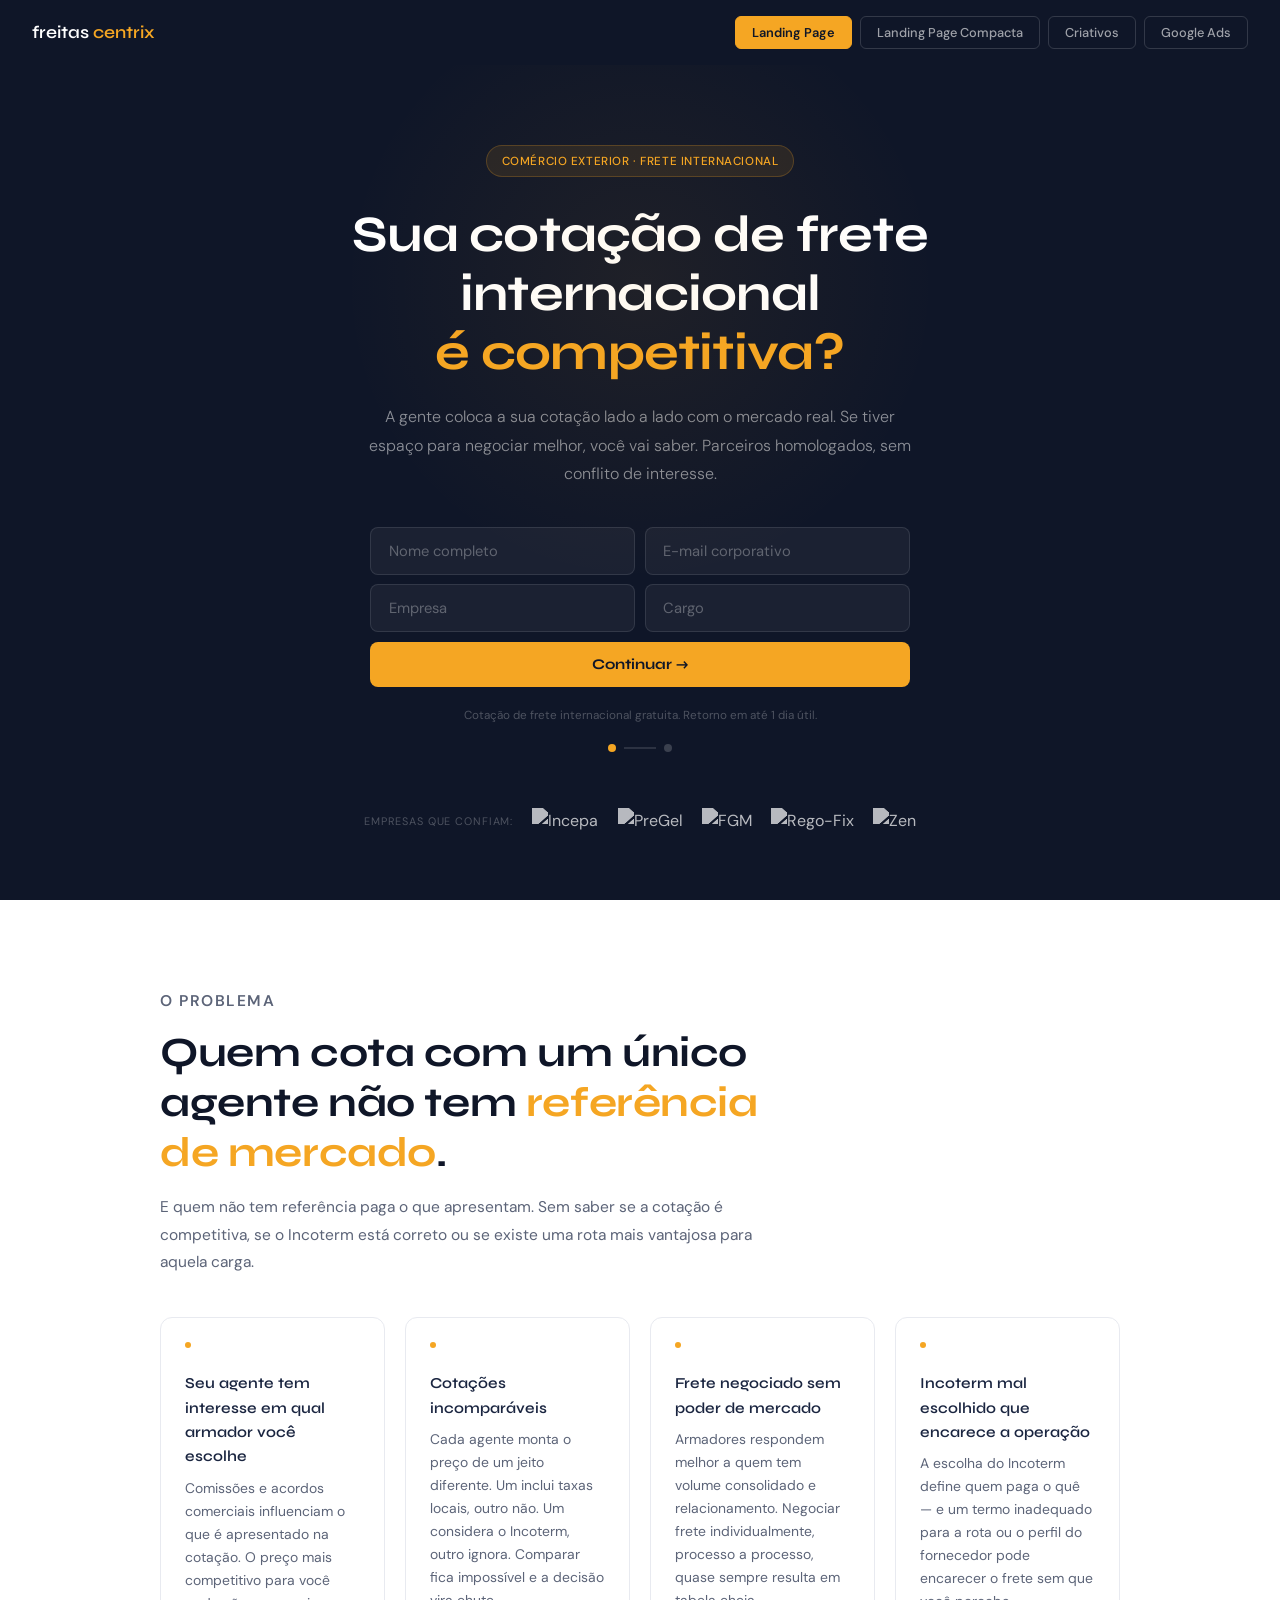
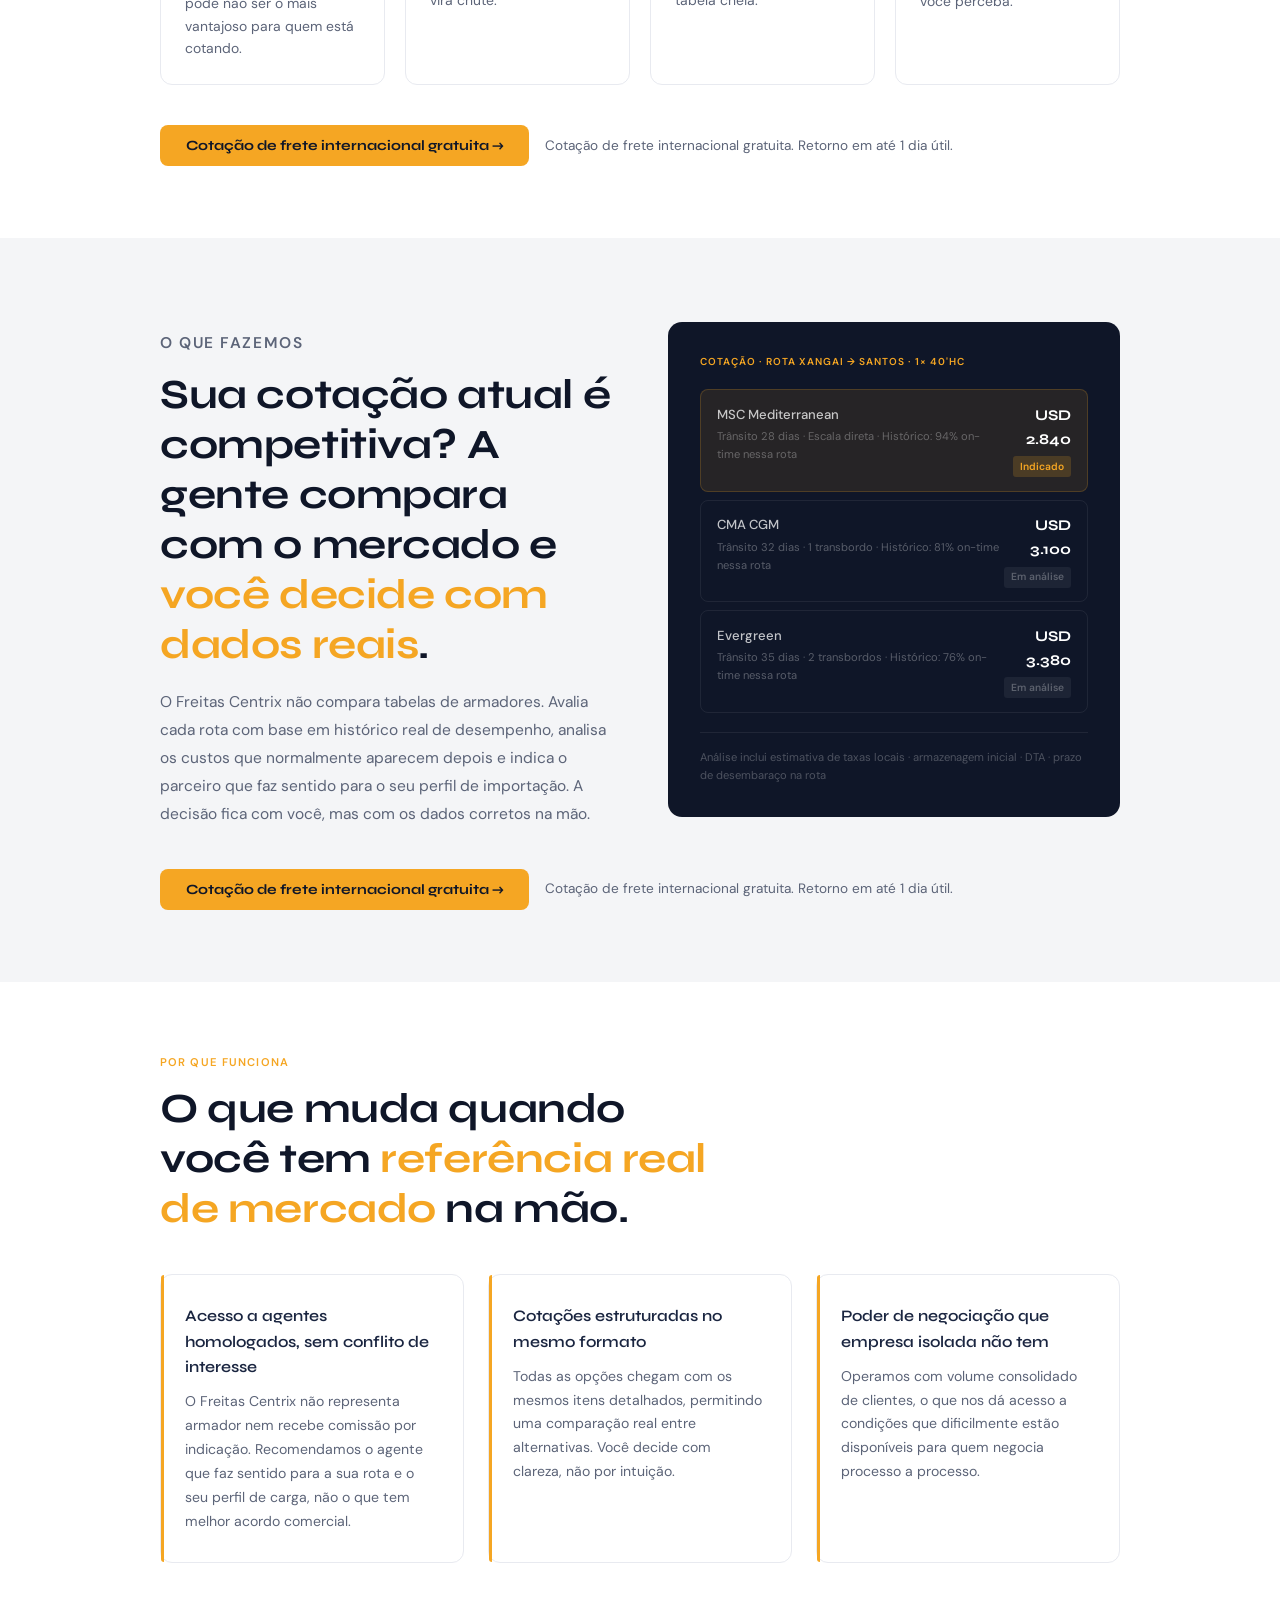
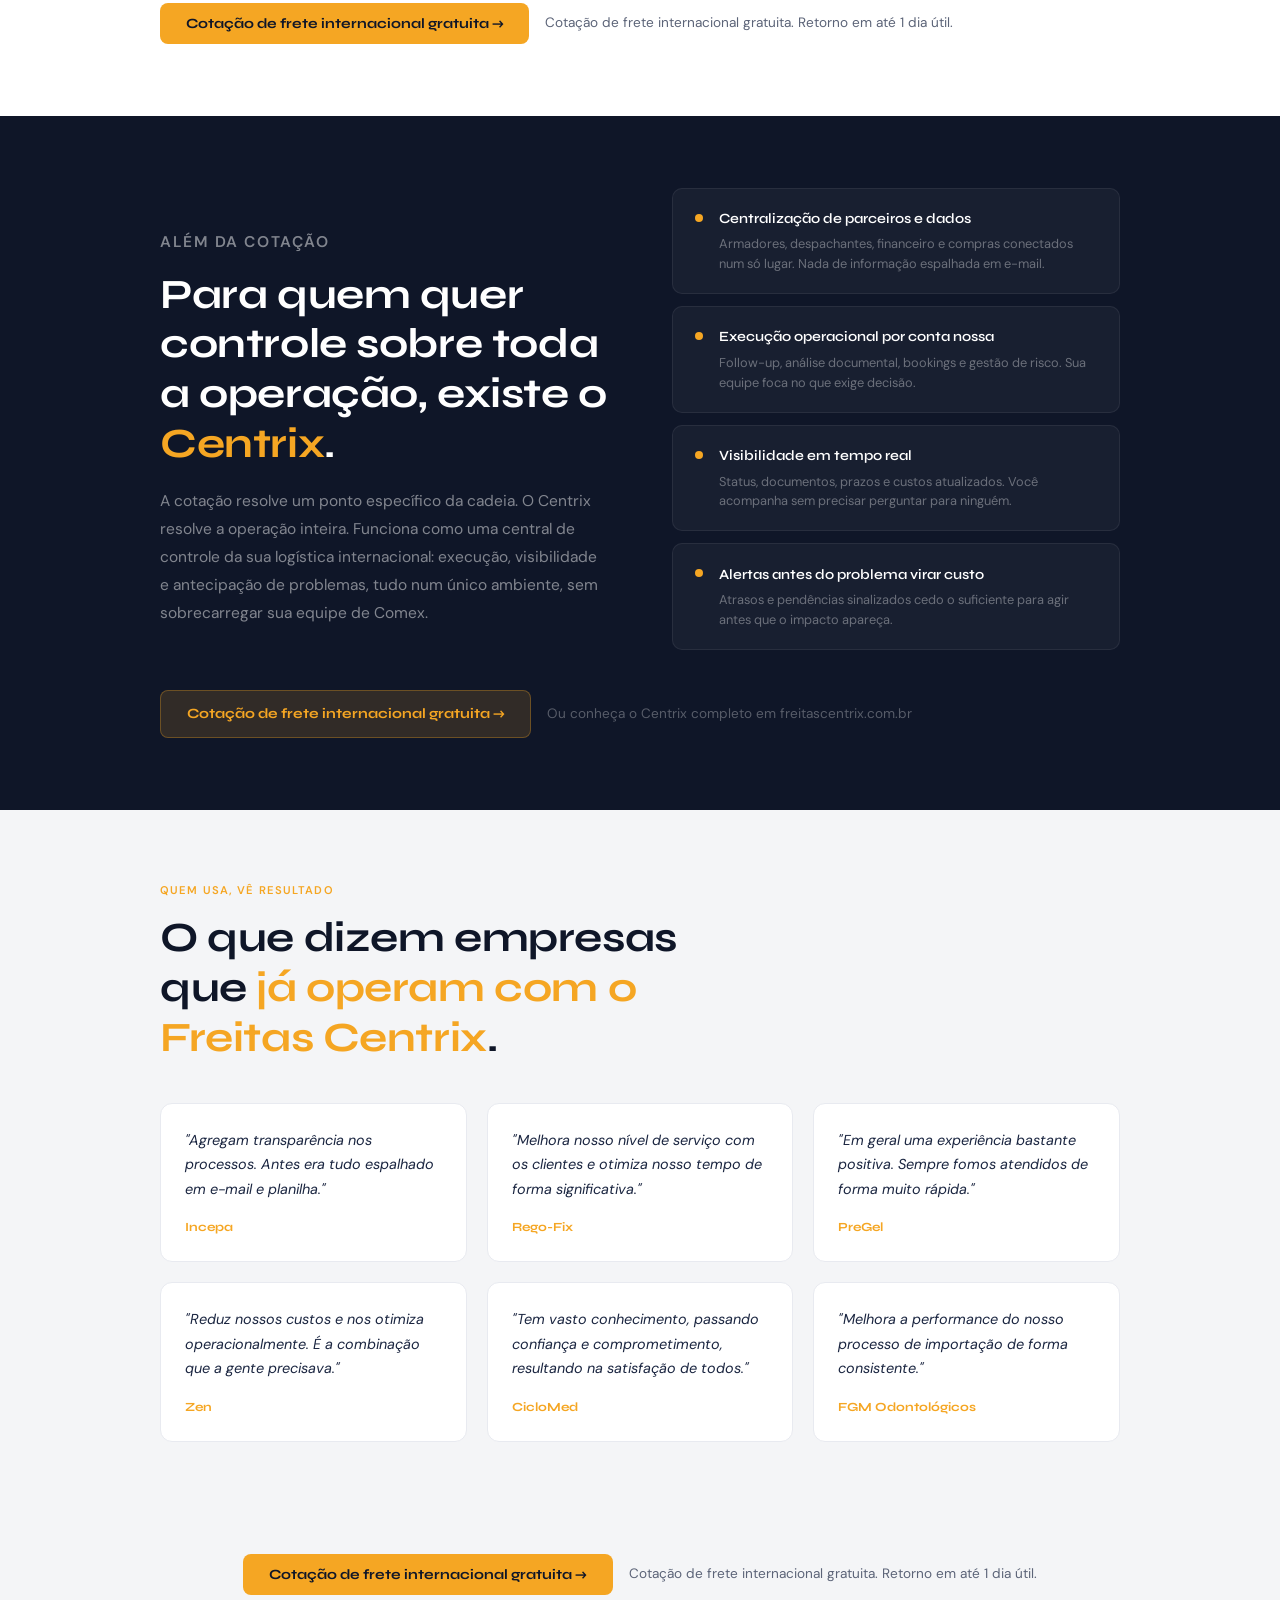
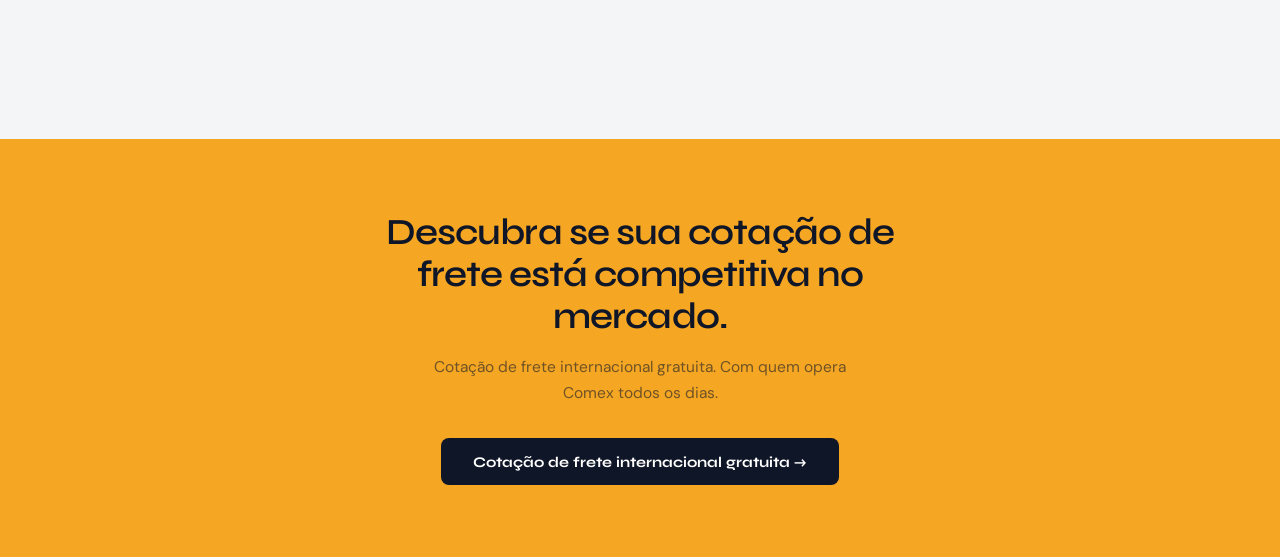
==== commit 05863c82: "Add files via upload" ====
--- a/index.html
+++ b/index.html
@@ -19,6 +19,7 @@
 <div class="nav-logo">freitas <span>centrix</span></div>
 <div class="nav-tabs">
 <button class="nav-tab active" onclick="showSection('lp', this)">Landing Page</button>
+<button class="nav-tab" onclick="showSection('lp2', this)">Landing Page Compacta</button>
 <button class="nav-tab" onclick="showSection('criativos', this)">Criativos</button>
 <button class="nav-tab" onclick="showSection('ads', this)">Google Ads</button>
 </div>
@@ -27,8 +28,8 @@
 <div class="section active" id="lp">
 <section class="hero">
 <div class="hero-badge">Comércio Exterior · Frete Internacional</div>
-<h1>Sua cotação de frete internacional<br/><em>não precisa ser um chute.</em></h1>
-<p class="hero-sub">O Freitas Centrix faz a cotação do seu frete internacional com parceiros homologados, análise de rota real e uma equipe que conhece cada detalhe da operação de importação.</p>
+<h1>Sua cotação de frete internacional<br/><em>é competitiva?</em></h1>
+<p class="hero-sub">A gente coloca a sua cotação lado a lado com o mercado real. Se tiver espaço para negociar melhor, você vai saber. Parceiros homologados, sem conflito de interesse.</p>
 <div class="multistep-form">
 <div class="form-step" id="step1">
 <div class="form-row">
@@ -40,7 +41,7 @@
 <input placeholder="Cargo" type="text"/>
 </div>
 <button class="btn-orange" onclick="goStep2()">Continuar →</button>
-<p class="hero-disclaimer">Gratuito. Retorno em até 1 dia útil.</p>
+<p class="hero-disclaimer">Cotação de frete internacional gratuita. Retorno em até 1 dia útil.</p>
 </div>
 <div class="form-step" id="step2" style="display:none;">
 <div class="step2-label">Dados da operação</div>
@@ -79,7 +80,7 @@
 </div>
 <div class="form-row-actions">
 <button class="btn-back" onclick="goStep1()">← Voltar</button>
-<button class="btn-orange">Solicitar cotação gratuita →</button>
+<button class="btn-orange">Cotação de frete internacional gratuita →</button>
 </div>
 <p class="hero-disclaimer">Seus dados são usados apenas para preparar sua cotação.</p>
 </div>
@@ -91,45 +92,45 @@
 </div>
 <div class="hero-logos">
 <span class="hero-logos-label">Empresas que confiam:</span>
-<span class="logo-pill">Incepa</span>
-<span class="logo-pill">PreGel</span>
-<span class="logo-pill">FGM Odonto</span>
-<span class="logo-pill">Rego-Fix</span>
-<span class="logo-pill">Zen</span>
+<img alt="Incepa" class="logo-img" src="https://freitascomex.com.br/wp-content/uploads/2026/04/incepa.png"/>
+<img alt="PreGel" class="logo-img" src="https://freitascomex.com.br/wp-content/uploads/2026/04/pregel-branco.png"/>
+<img alt="FGM" class="logo-img" src="https://freitascomex.com.br/wp-content/uploads/2026/04/FGM-Branco.png"/>
+<img alt="Rego-Fix" class="logo-img" src="https://freitascomex.com.br/wp-content/uploads/2026/04/regofix-branco.png"/>
+<img alt="Zen" class="logo-img" src="https://freitascomex.com.br/wp-content/uploads/2026/04/logo-zen.png"/>
 </div>
 </section>
 <section class="pain-block">
 <div class="container">
 <div class="pain-intro">
 <p class="section-label">O problema</p>
-<h2 class="section-title">A maioria das operações de Comex toma decisão de frete com informação incompleta.</h2>
-<p>O preço que aparece na cotação não é o custo final. O agente que você usa pode ter interesse em qual armador você escolhe. E quando o problema aparece, a carga já está no meio do caminho.</p>
+<h2 class="section-title">Quem cota com um único agente não tem <em>referência de mercado</em>.</h2>
+<p>E quem não tem referência paga o que apresentam. Sem saber se a cotação é competitiva, se o Incoterm está correto ou se existe uma rota mais vantajosa para aquela carga.</p>
 </div>
 <div class="pain-grid">
 <div class="pain-card">
 <div class="pain-marker"></div>
-<h3>O custo que aparece depois</h3>
-<p>Demurrage, taxas de peak season, surcharges de congestionamento portuário. Nenhum deles estava na cotação original. Todos chegam na fatura.</p>
+<h3>Seu agente tem interesse em qual armador você escolhe</h3>
+<p>Comissões e acordos comerciais influenciam o que é apresentado na cotação. O preço mais competitivo para você pode não ser o mais vantajoso para quem está cotando.</p>
 </div>
 <div class="pain-card">
 <div class="pain-marker"></div>
-<h3>Fornecedor escolhido pelo preço</h3>
-<p>Armador mais barato na rota que mais atrasa. Agente que não conhece o porto de destino. A economia no frete vira custo operacional mais adiante.</p>
+<h3>Cotações incomparáveis</h3>
+<p>Cada agente monta o preço de um jeito diferente. Um inclui taxas locais, outro não. Um considera o Incoterm, outro ignora. Comparar fica impossível e a decisão vira chute.</p>
 </div>
 <div class="pain-card">
 <div class="pain-marker"></div>
-<h3>Visibilidade só depois do atraso</h3>
-<p>Você fica sabendo que houve problema quando o prazo já passou. O e-mail do agente chega depois que o impacto já chegou na operação.</p>
+<h3>Frete negociado sem poder de mercado</h3>
+<p>Armadores respondem melhor a quem tem volume consolidado e relacionamento. Negociar frete individualmente, processo a processo, quase sempre resulta em tabela cheia.</p>
 </div>
 <div class="pain-card">
 <div class="pain-marker"></div>
-<h3>Equipe soterrada em follow-up</h3>
-<p>Booking em um lugar, invoice em outro, ETA numa planilha que ninguém atualiza. A equipe de Comex passa mais tempo procurando informação do que gerenciando a operação.</p>
+<h3>Incoterm mal escolhido que encarece a operação</h3>
+<p>A escolha do Incoterm define quem paga o quê — e um termo inadequado para a rota ou o perfil do fornecedor pode encarecer o frete sem que você perceba.</p>
 </div>
 </div>
 <div class="section-cta">
-<button>Solicitar cotação gratuita →</button>
-<span class="section-cta-ghost">Gratuito. Retorno em até 1 dia útil.</span>
+<button>Cotação de frete internacional gratuita →</button>
+<span class="section-cta-ghost">Cotação de frete internacional gratuita. Retorno em até 1 dia útil.</span>
 </div>
 </div>
 </section>
@@ -138,7 +139,7 @@
 <div class="value-inner">
 <div class="value-text">
 <p class="section-label">O que fazemos</p>
-<h2 class="section-title">Uma cotação que considera o custo real da operação, <em>não só o número do frete</em>.</h2>
+<h2 class="section-title">Sua cotação atual é competitiva? A gente compara com o mercado e <em>você decide com dados reais</em>.</h2>
 <p>O Freitas Centrix não compara tabelas de armadores. Avalia cada rota com base em histórico real de desempenho, analisa os custos que normalmente aparecem depois e indica o parceiro que faz sentido para o seu perfil de importação. A decisão fica com você, mas com os dados corretos na mão.</p>
 </div>
 <div class="value-visual">
@@ -177,8 +178,8 @@
 </div>
 </div>
 <div class="section-cta">
-<button>Solicitar cotação gratuita →</button>
-<span class="section-cta-ghost">Gratuito. Retorno em até 1 dia útil.</span>
+<button>Cotação de frete internacional gratuita →</button>
+<span class="section-cta-ghost">Cotação de frete internacional gratuita. Retorno em até 1 dia útil.</span>
 </div>
 </div>
 </section>
@@ -186,25 +187,25 @@
 <div class="container">
 <div class="dif-intro">
 <p class="section-label">Por que funciona</p>
-<h2 class="section-title">Três coisas que separam uma boa cotação de uma <em>decisão bem tomada</em>.</h2>
+<h2 class="section-title">O que muda quando você tem <em>referência real de mercado</em> na mão.</h2>
 </div>
 <div class="dif-grid">
 <div class="dif-card">
-<h3>Parceiros com histórico, não com o preço mais baixo</h3>
-<p>Cada armador e agente que o Freitas Centrix indica passou por avaliação de desempenho real na rota em questão. Prazo prometido versus prazo cumprido. Taxa de ocorrências. Qualidade de comunicação durante a operação. Isso não aparece em nenhuma tabela de cotação.</p>
+<h3>Acesso a agentes homologados, sem conflito de interesse</h3>
+<p>O Freitas Centrix não representa armador nem recebe comissão por indicação. Recomendamos o agente que faz sentido para a sua rota e o seu perfil de carga, não o que tem melhor acordo comercial.</p>
 </div>
 <div class="dif-card">
-<h3>Análise que vai além do número do frete</h3>
-<p>A cotação inclui estimativa de taxas locais, alertas sobre períodos de congestionamento portuário e impacto no prazo de desembaraço. Você conhece o custo total antes de tomar a decisão, não depois de fechar o booking.</p>
+<h3>Cotações estruturadas no mesmo formato</h3>
+<p>Todas as opções chegam com os mesmos itens detalhados, permitindo uma comparação real entre alternativas. Você decide com clareza, não por intuição.</p>
 </div>
 <div class="dif-card">
-<h3>Equipe especializada em Comex, não um sistema que compara preços</h3>
-<p>Cada análise passa por profissionais que conhecem as particularidades da operação de importação no Brasil. Não é um algoritmo. É uma equipe que entende o que está em jogo quando a carga está no mar.</p>
+<h3>Poder de negociação que empresa isolada não tem</h3>
+<p>Operamos com volume consolidado de clientes, o que nos dá acesso a condições que dificilmente estão disponíveis para quem negocia processo a processo.</p>
 </div>
 </div>
 <div class="section-cta">
-<button>Solicitar cotação gratuita →</button>
-<span class="section-cta-ghost">Gratuito. Retorno em até 1 dia útil.</span>
+<button>Cotação de frete internacional gratuita →</button>
+<span class="section-cta-ghost">Cotação de frete internacional gratuita. Retorno em até 1 dia útil.</span>
 </div>
 </div>
 </section>
@@ -248,7 +249,7 @@
 </div>
 </div>
 <div class="section-cta" style="margin-top:2.5rem;">
-<a href="#">Solicitar cotação gratuita →</a>
+<a href="#">Cotação de frete internacional gratuita →</a>
 <span class="section-cta-ghost">Ou conheça o Centrix completo em freitascentrix.com.br</span>
 </div>
 </div>
@@ -284,92 +285,284 @@
 </div>
 </div>
 <div class="section-cta proof-block">
-<button>Solicitar cotação gratuita →</button>
-<span class="section-cta-ghost">Gratuito. Retorno em até 1 dia útil.</span>
+<button>Cotação de frete internacional gratuita →</button>
+<span class="section-cta-ghost">Cotação de frete internacional gratuita. Retorno em até 1 dia útil.</span>
 </div>
 </div>
 </section>
 <section class="cta-block">
-<h2>Sua próxima importação merece uma cotação feita por quem entende a rota.</h2>
-<p>Gratuito. Com análise técnica de quem opera Comex todos os dias.</p>
-<button class="btn-navy">Solicitar cotação gratuita →</button>
+<h2>Descubra se sua cotação de frete está competitiva no mercado.</h2>
+<p>Cotação de frete internacional gratuita. Com quem opera Comex todos os dias.</p>
+<button class="btn-navy">Cotação de frete internacional gratuita →</button>
+</section>
+</div>
+<!-- ═══ LP COMPACTA ═══ -->
+<div class="section" id="lp2">
+<section class="hero">
+<div class="hero-badge">Comércio Exterior · Frete Internacional</div>
+<h1>Sua cotação de frete internacional<br/><em>é competitiva?</em></h1>
+<p class="hero-sub">A gente coloca a sua cotação lado a lado com o mercado real. Se tiver espaço para negociar melhor, você vai saber. Parceiros homologados, sem conflito de interesse.</p>
+<div class="multistep-form">
+<div class="form-step" id="step1b">
+<div class="form-row">
+<input placeholder="Nome completo" type="text"/>
+<input placeholder="E-mail corporativo" type="email"/>
+</div>
+<div class="form-row">
+<input placeholder="Empresa" type="text"/>
+<input placeholder="Cargo" type="text"/>
+</div>
+<button class="btn-orange" onclick="goStep2b()">Continuar →</button>
+<p class="hero-disclaimer">Cotação de frete internacional gratuita. Retorno em até 1 dia útil.</p>
+</div>
+<div class="form-step" id="step2b" style="display:none;">
+<div class="step2-label">Dados da operação</div>
+<div class="form-row">
+<input placeholder="Local de coleta" type="text"/>
+<input placeholder="Local de destino" type="text"/>
+</div>
+<div class="form-row">
+<select>
+<option disabled="" selected="" value="">Modal</option>
+<option>Marítimo</option>
+<option>Aéreo</option>
+<option>Rodoviário</option>
+<option>Multimodal</option>
+</select>
+<select>
+<option disabled="" selected="" value="">Incoterm</option>
+<option>EXW</option>
+<option>FOB</option>
+<option>CIF</option>
+<option>CFR</option>
+<option>DAP</option>
+<option>DDP</option>
+<option>FCA</option>
+<option>CPT</option>
+<option>Não sei / A definir</option>
+</select>
+</div>
+<div class="form-row">
+<input placeholder="NCM (se souber)" type="text"/>
+<select>
+<option disabled="" selected="" value="">Critério de escolha</option>
+<option>Preço</option>
+<option>Performance</option>
+</select>
+</div>
+<div class="form-row-actions">
+<button class="btn-back" onclick="goStep1b()">← Voltar</button>
+<button class="btn-orange">Cotação de frete internacional gratuita →</button>
+</div>
+<p class="hero-disclaimer">Seus dados são usados apenas para preparar sua cotação.</p>
+</div>
+<div class="form-progress">
+<div class="progress-dot active" id="dot1b"></div>
+<div class="progress-line"></div>
+<div class="progress-dot" id="dot2b"></div>
+</div>
+</div>
+<div class="hero-logos">
+<span class="hero-logos-label">Empresas que confiam:</span>
+<img alt="Incepa" class="logo-img" src="https://freitascomex.com.br/wp-content/uploads/2026/04/incepa.png"/>
+<img alt="PreGel" class="logo-img" src="https://freitascomex.com.br/wp-content/uploads/2026/04/pregel-branco.png"/>
+<img alt="FGM" class="logo-img" src="https://freitascomex.com.br/wp-content/uploads/2026/04/FGM-Branco.png"/>
+<img alt="Rego-Fix" class="logo-img" src="https://freitascomex.com.br/wp-content/uploads/2026/04/regofix-branco.png"/>
+<img alt="Zen" class="logo-img" src="https://freitascomex.com.br/wp-content/uploads/2026/04/logo-zen.png"/>
+</div>
+</section>
+<section class="pain-block">
+<div class="container">
+<div class="pain-intro">
+<p class="section-label">O problema</p>
+<h2 class="section-title">Quem cota com um único agente não tem <em>referência de mercado</em>.</h2>
+<p>E quem não tem referência paga o que apresentam — sem saber se podia negociar melhor.</p>
+</div>
+<div class="pain-grid">
+<div class="pain-card">
+<div class="pain-marker"></div>
+<h3>Seu agente tem interesse em qual armador você escolhe</h3>
+<p>Comissões e acordos comerciais influenciam o que é apresentado na cotação. O preço mais competitivo para você pode não ser o mais vantajoso para quem está cotando.</p>
+</div>
+<div class="pain-card">
+<div class="pain-marker"></div>
+<h3>Frete negociado sem poder de mercado</h3>
+<p>Armadores respondem melhor a quem tem volume consolidado. Negociar processo a processo quase sempre resulta em tabela cheia.</p>
+</div>
+</div>
+</div>
+</section>
+<section class="dif-block">
+<div class="container">
+<div class="dif-intro">
+<p class="section-label">Por que funciona</p>
+<h2 class="section-title">O que muda quando você tem <em>referência real de mercado</em> na mão.</h2>
+</div>
+<div class="dif-grid">
+<div class="dif-card">
+<h3>Agentes homologados, sem conflito de interesse</h3>
+<p>Não representamos armador nem recebemos comissão por indicação. Recomendamos o que faz sentido para a sua rota e perfil de carga.</p>
+</div>
+<div class="dif-card">
+<h3>Cotações no mesmo formato, comparáveis de verdade</h3>
+<p>Todas as opções chegam com os mesmos itens detalhados. Você decide com clareza, não por intuição.</p>
+</div>
+<div class="dif-card">
+<h3>Poder de negociação que empresa isolada não tem</h3>
+<p>Operamos com volume consolidado de clientes, com acesso a condições que dificilmente estão disponíveis para quem negocia processo a processo.</p>
+</div>
+</div>
+<div class="section-cta">
+<button>Cotação de frete internacional gratuita →</button>
+<span class="section-cta-ghost">Cotação de frete internacional gratuita. Retorno em até 1 dia útil.</span>
+</div>
+</div>
+</section>
+<section class="cta-block">
+<h2>Descubra se sua cotação de frete está competitiva no mercado.</h2>
+<p>Cotação de frete internacional gratuita. Com quem opera Comex todos os dias.</p>
+<button class="btn-navy">Cotação de frete internacional gratuita →</button>
 </section>
 </div>
 <!-- ═══ CRIATIVOS ═══ -->
 <div class="section" id="criativos">
-<div class="criativo-section">
+
+<div class="cri-section">
 <h2>Criativos de Campanha</h2>
-<p class="sub">3 variações com copy de imagem e legenda — abordagens distintas, mesma direção estratégica</p>
-<div class="criativo-grid">
-<div class="criativo-card">
-<div class="criativo-header">
-<div class="criativo-num">1</div>
-<h3>Criativo 1 · Dor · Público: Gerente / Coordenador de Comex</h3>
-</div>
-<div class="criativo-body">
-<div class="criativo-visual bg-navy">
-<div class="img-tag" style="color: var(--orange);">Freitas Centrix · Comércio Exterior</div>
-<div class="img-copy white">
-              Sua cotação de frete<br/>não inclui tudo<br/>
-<span class="hl-orange">que vai aparecer na fatura.</span>
-</div>
-<div class="cta-badge">Cotação gratuita de frete →</div>
-</div>
-<div class="criativo-text">
+<p class="sub">3 copies · 2 versões cada · Feed 1350×1080 e Stories 1080×1920</p>
+<!-- COPY 1 -->
+<div class="copy-block">
+<div class="copy-label">
+<div class="copy-num">1</div>
+<div>
+<h3>Dor · O custo que ninguém cotou</h3>
+<span>Público: Gerente / Coordenador de Comex</span>
+</div>
+</div>
+<div class="versoes-grid">
+<div class="versao-block">
+<div class="versao-title">Versão 01</div>
+<div class="formatos-row">
+<div class="arte-card">
+<div class="arte-tag">Feed · 1080×1350</div>
+<div class="arte-feed"><img alt="Copy 1 · Feed 01" src="https://freitascomex.com.br/wp-content/uploads/2026/04/C1-FEED-01.png"/></div>
+</div>
+<div class="arte-card">
+<div class="arte-tag">Stories · 1080×1920</div>
+<div class="arte-stories"><img alt="Copy 1 · Stories 01" src="https://freitascomex.com.br/wp-content/uploads/2026/04/C1-STORIES-01.png"/></div>
+</div>
+</div>
+</div>
+<div class="versao-block">
+<div class="versao-title">Versão 02</div>
+<div class="formatos-row">
+<div class="arte-card">
+<div class="arte-tag">Feed · 1080×1350</div>
+<div class="arte-feed"><img alt="Copy 1 · Feed 02" src="https://freitascomex.com.br/wp-content/uploads/2026/04/C1-FEED-02.png"/></div>
+</div>
+<div class="arte-card">
+<div class="arte-tag">Stories · 1080×1920</div>
+<div class="arte-stories"><img alt="Copy 1 · Stories 02" src="https://freitascomex.com.br/wp-content/uploads/2026/04/C1-STORIES-02.png"/></div>
+</div>
+</div>
+</div>
+</div>
+<div class="legenda-block">
 <h4>Legenda</h4>
-<p>Demurrage, surcharges, taxas locais. Não estavam na cotação. Estavam na fatura.<br/>
-            O Freitas Centrix faz a cotação de frete internacional com o custo real da operação. Gratuito.<br/>
-            👉 Cotação gratuita no link.</p>
+<p>Sua cotação de frete é competitiva — ou só parece ser?<br/>
+        Seu agente tem interesse em qual armador você escolhe. O Freitas Centrix não. Cotação de frete internacional gratuita. Link na bio.<br/>
+        👉 Cotação de frete internacional gratuita. Link na bio.</p>
 <div class="hashtags">#FreteInternacional #Importacao #ComercioExterior #Comex</div>
-<span class="cta-pill">Cotação gratuita de frete →</span>
-</div>
-</div>
-</div>
-<div class="criativo-card">
-<div class="criativo-header">
-<div class="criativo-num">2</div>
-<h3>Criativo 2 · Dor + CTA direto · Público: Gerente / Coordenador de Comex</h3>
-</div>
-<div class="criativo-body">
-<div class="criativo-visual bg-texture">
-<div class="img-tag" style="color: rgba(255,255,255,0.32);">Freitas Centrix · Comércio Exterior</div>
-<div class="img-copy white">
-              O armador mais barato<br/>costuma ser<br/>
-<span class="hl-orange">o problema mais caro.</span>
-</div>
-<div class="cta-badge">Cotação gratuita de frete →</div>
-</div>
-<div class="criativo-text">
+</div>
+</div>
+<!-- COPY 2 -->
+<div class="copy-block">
+<div class="copy-label">
+<div class="copy-num">2</div>
+<div>
+<h3>Diferenciação · O armador certo para a rota certa</h3>
+<span>Público: Gerente / Coordenador de Comex</span>
+</div>
+</div>
+<div class="versoes-grid">
+<div class="versao-block">
+<div class="versao-title">Versão 01</div>
+<div class="formatos-row">
+<div class="arte-card">
+<div class="arte-tag">Feed · 1080×1350</div>
+<div class="arte-feed"><img alt="Copy 2 · Feed 01" src="https://freitascomex.com.br/wp-content/uploads/2026/04/C2-FEED-01.png"/></div>
+</div>
+<div class="arte-card">
+<div class="arte-tag">Stories · 1080×1920</div>
+<div class="arte-stories"><img alt="Copy 2 · Stories 01" src="https://freitascomex.com.br/wp-content/uploads/2026/04/C2-STORIES-01.png"/></div>
+</div>
+</div>
+</div>
+<div class="versao-block">
+<div class="versao-title">Versão 02</div>
+<div class="formatos-row">
+<div class="arte-card">
+<div class="arte-tag">Feed · 1080×1350</div>
+<div class="arte-feed"><img alt="Copy 2 · Feed 02" src="https://freitascomex.com.br/wp-content/uploads/2026/04/C2-FEED-02.png"/></div>
+</div>
+<div class="arte-card">
+<div class="arte-tag">Stories · 1080×1920</div>
+<div class="arte-stories"><img alt="Copy 2 · Stories 02" src="https://freitascomex.com.br/wp-content/uploads/2026/04/C2-STORIES-02.png"/></div>
+</div>
+</div>
+</div>
+</div>
+<div class="legenda-block">
 <h4>Legenda</h4>
-<p>Frete de importação cotado só por preço é risco. O Freitas Centrix avalia armadores por histórico real de desempenho na rota — e entrega a cotação de graça.<br/>
-            Clique e solicite a sua.</p>
+<p>Você está escolhendo a melhor opção de frete — ou a que seu agente prefere?<br/>
+        O Freitas Centrix compara sua cotação com o mercado real, sem conflito de interesse. Grátis.<br/>
+        👉 Link na bio.</p>
 <div class="hashtags">#FreteInternacional #Importacao #ComercioExterior #GestaoDeComex</div>
-<span class="cta-pill">Cotação gratuita de frete →</span>
-</div>
-</div>
-</div>
-<div class="criativo-card">
-<div class="criativo-header">
-<div class="criativo-num">3</div>
-<h3>Criativo 3 · Impacto financeiro · Público: Diretor de Operações / Logística</h3>
-</div>
-<div class="criativo-body">
-<div class="criativo-visual bg-orange">
-<div class="img-tag" style="color: rgba(15,22,40,0.45);">Freitas Centrix · Comércio Exterior</div>
-<div class="img-copy navy">
-              O custo do frete<br/>que você aprovou<br/>
-<span class="hl-muted">não é o que você vai pagar.</span>
-</div>
-<div class="cta-badge dark">Cotação gratuita de frete →</div>
-</div>
-<div class="criativo-text">
+</div>
+</div>
+<!-- COPY 3 -->
+<div class="copy-block">
+<div class="copy-label">
+<div class="copy-num">3</div>
+<div>
+<h3>Posicionamento · Cotação como decisão estratégica</h3>
+<span>Público: Diretor de Operações / Logística</span>
+</div>
+</div>
+<div class="versoes-grid">
+<div class="versao-block">
+<div class="versao-title">Versão 01</div>
+<div class="formatos-row">
+<div class="arte-card">
+<div class="arte-tag">Feed · 1080×1350</div>
+<div class="arte-feed"><img alt="Copy 3 · Feed 01" src="https://freitascomex.com.br/wp-content/uploads/2026/04/C3-FEED-01.png"/></div>
+</div>
+<div class="arte-card">
+<div class="arte-tag">Stories · 1080×1920</div>
+<div class="arte-stories"><img alt="Copy 3 · Stories 01" src="https://freitascomex.com.br/wp-content/uploads/2026/04/C3-STORIES-01.png"/></div>
+</div>
+</div>
+</div>
+<div class="versao-block">
+<div class="versao-title">Versão 02</div>
+<div class="formatos-row">
+<div class="arte-card">
+<div class="arte-tag">Feed · 1080×1350</div>
+<div class="arte-feed"><img alt="Copy 3 · Feed 02" src="https://freitascomex.com.br/wp-content/uploads/2026/04/C3-FEED-02.png"/></div>
+</div>
+<div class="arte-card">
+<div class="arte-tag">Stories · 1080×1920</div>
+<div class="arte-stories"><img alt="Copy 3 · Stories 02" src="https://freitascomex.com.br/wp-content/uploads/2026/04/C3-STORIES-02.png"/></div>
+</div>
+</div>
+</div>
+</div>
+<div class="legenda-block">
 <h4>Legenda</h4>
-<p>Demurrage e taxas não cotadas impactam resultado — e aparecem depois que não dá mais pra renegociar. O Freitas Centrix faz a cotação de frete internacional com o custo real. Grátis.<br/>
-            👉 Link na bio.</p>
+<p>Quem negocia frete sem referência de mercado paga o que apresentam — sem saber se podia pagar menos.<br/>
+        Cotação de frete internacional gratuita com o Freitas Centrix e descubra onde está deixando dinheiro na mesa.<br/>
+        👉 Link na bio.</p>
 <div class="hashtags">#LogisticaInternacional #Importacao #ComercioExterior #GestaoLogistica</div>
-<span class="cta-pill">Cotação gratuita de frete →</span>
-</div>
-</div>
 </div>
 </div>
 </div>
--- a/style.css
+++ b/style.css
@@ -15,7 +15,7 @@
   body { font-family: 'DM Sans', sans-serif; background: #F4F5F7; color: var(--text-main); line-height: 1.6; }
 
   .nav { background: var(--navy); padding: 1rem 2rem; display: flex; align-items: center; justify-content: space-between; position: sticky; top: 0; z-index: 100; }
-  .nav-logo { font-family: 'Syne', sans-serif; color: var(--white); font-size: 1.1rem; font-weight: 700; letter-spacing: -0.02em; }
+  .nav-logo { font-family: 'Syne', sans-serif; color: var(--white); font-size: 1.1rem; font-weight: 600; letter-spacing: 0em; }
   .nav-logo span { color: var(--orange); }
   .nav-tabs { display: flex; gap: 0.5rem; }
   .nav-tab { background: transparent; border: 1px solid rgba(255,255,255,0.15); color: rgba(255,255,255,0.6); padding: 0.45rem 1rem; border-radius: 6px; cursor: pointer; font-family: 'DM Sans', sans-serif; font-size: 0.8rem; font-weight: 500; transition: all 0.2s; }
@@ -26,14 +26,14 @@
   .section.active { display: block; }
   .container { max-width: 960px; margin: 0 auto; }
   .section-label { font-size: 0.7rem; letter-spacing: 0.1em; text-transform: uppercase; color: var(--orange); font-weight: 600; margin-bottom: 0.8rem; }
-  .section-title { font-family: 'Syne', sans-serif; font-size: clamp(1.5rem, 3vw, 2.2rem); font-weight: 800; line-height: 1.15; letter-spacing: -0.025em; color: var(--navy); }
+  .section-title { font-family: 'Syne', sans-serif; font-size: clamp(1.7rem, 3.5vw, 2.6rem); font-weight: 700; line-height: 1.2; letter-spacing: -0.01em; color: var(--navy); }
   .section-title em { color: var(--orange); font-style: normal; }
 
   /* HERO */
   .hero { background: var(--navy); padding: 5rem 2rem 4rem; text-align: center; position: relative; overflow: hidden; }
   .hero::before { content: ''; position: absolute; top: -80px; left: 50%; transform: translateX(-50%); width: 600px; height: 600px; background: radial-gradient(circle, rgba(245,166,35,0.07) 0%, transparent 70%); pointer-events: none; }
   .hero-badge { display: inline-flex; align-items: center; background: rgba(245,166,35,0.1); border: 1px solid rgba(245,166,35,0.22); color: var(--orange); padding: 0.35rem 0.9rem; border-radius: 20px; font-size: 0.73rem; font-weight: 500; letter-spacing: 0.05em; margin-bottom: 1.8rem; text-transform: uppercase; }
-  .hero h1 { font-family: 'Syne', sans-serif; font-size: clamp(2rem, 5vw, 3.2rem); font-weight: 800; color: var(--white); line-height: 1.1; max-width: 760px; margin: 0 auto 1.3rem; letter-spacing: -0.03em; }
+  .hero h1 { font-family: 'Syne', sans-serif; font-size: clamp(2rem, 5vw, 3.2rem); font-weight: 700; color: var(--white); line-height: 1.15; max-width: 760px; margin: 0 auto 1.3rem; letter-spacing: -0.015em; }
   .hero h1 em { color: var(--orange); font-style: normal; }
   .hero-sub { font-size: 1rem; color: rgba(255,255,255,0.52); max-width: 550px; margin: 0 auto 2.4rem; font-weight: 300; line-height: 1.78; }
   .hero-form { display: flex; gap: 0.75rem; max-width: 520px; margin: 0 auto 1rem; flex-wrap: wrap; justify-content: center; }
@@ -86,6 +86,8 @@
   .hero-logos { display: flex; align-items: center; justify-content: center; gap: 1.2rem; margin-top: 3.5rem; flex-wrap: wrap; }
   .hero-logos-label { font-size: 0.68rem; color: rgba(255,255,255,0.26); letter-spacing: 0.08em; text-transform: uppercase; }
   .logo-pill { background: rgba(255,255,255,0.05); border: 1px solid rgba(255,255,255,0.08); color: rgba(255,255,255,0.42); font-size: 0.76rem; font-weight: 500; padding: 0.28rem 0.75rem; border-radius: 4px; }
+  .logo-img { height: 28px; width: auto; object-fit: contain; opacity: 0.7; filter: brightness(0) invert(1); transition: opacity 0.2s; }
+  .logo-img:hover { opacity: 1; }
 
   /* DOR */
   .pain-block { background: var(--white); padding: 4.5rem 2rem; }
@@ -95,7 +97,7 @@
   .pain-card { border: 1.5px solid var(--gray-200); border-radius: 12px; padding: 1.5rem; transition: border-color 0.2s; }
   .pain-card:hover { border-color: rgba(245,166,35,0.3); }
   .pain-marker { display: inline-block; width: 6px; height: 6px; border-radius: 50%; background: var(--orange); margin-bottom: 1rem; }
-  .pain-card h3 { font-family: 'Syne', sans-serif; font-size: 0.95rem; font-weight: 700; margin-bottom: 0.5rem; }
+  .pain-card h3 { font-family: 'Syne', sans-serif; font-size: 0.95rem; font-weight: 600; margin-bottom: 0.5rem; }
   .pain-card p { font-size: 0.87rem; color: var(--text-muted); line-height: 1.65; }
 
   /* VALOR */
@@ -121,7 +123,7 @@
   .dif-grid { display: grid; grid-template-columns: repeat(auto-fit, minmax(260px, 1fr)); gap: 1.5rem; }
   .dif-card { border-radius: 12px; padding: 1.75rem 1.75rem 1.75rem 1.5rem; border: 1.5px solid var(--gray-200); position: relative; }
   .dif-card::before { content: ''; position: absolute; top: 0; left: 0; width: 3px; height: 100%; background: var(--orange); border-radius: 12px 0 0 12px; }
-  .dif-card h3 { font-family: 'Syne', sans-serif; font-size: 1rem; font-weight: 700; margin-bottom: 0.65rem; }
+  .dif-card h3 { font-family: 'Syne', sans-serif; font-size: 1rem; font-weight: 600; margin-bottom: 0.65rem; }
   .dif-card p { font-size: 0.88rem; color: var(--text-muted); line-height: 1.7; }
 
   /* CENTRIX */
@@ -132,7 +134,7 @@
   .centrix-pillars { display: flex; flex-direction: column; gap: 0.75rem; }
   .pillar { background: rgba(255,255,255,0.04); border: 1px solid rgba(255,255,255,0.07); border-radius: 10px; padding: 1.2rem 1.4rem; display: flex; gap: 1rem; align-items: flex-start; }
   .pillar-dot { width: 8px; height: 8px; border-radius: 50%; background: var(--orange); margin-top: 0.35rem; flex-shrink: 0; }
-  .pillar h4 { font-family: 'Syne', sans-serif; color: var(--white); font-size: 0.88rem; font-weight: 700; margin-bottom: 0.25rem; }
+  .pillar h4 { font-family: 'Syne', sans-serif; color: var(--white); font-size: 0.88rem; font-weight: 600; margin-bottom: 0.25rem; }
   .pillar p { font-size: 0.8rem; color: rgba(255,255,255,0.36); line-height: 1.55; }
 
   /* PROVA */
@@ -144,7 +146,7 @@
 
   /* CTA */
   .cta-block { background: var(--orange); padding: 4.5rem 2rem; text-align: center; }
-  .cta-block h2 { font-family: 'Syne', sans-serif; font-size: clamp(1.6rem, 3.5vw, 2.3rem); font-weight: 800; color: var(--navy); max-width: 600px; margin: 0 auto 1rem; line-height: 1.15; letter-spacing: -0.025em; }
+  .cta-block h2 { font-family: 'Syne', sans-serif; font-size: clamp(1.6rem, 3.5vw, 2.3rem); font-weight: 600; color: var(--navy); max-width: 600px; margin: 0 auto 1rem; line-height: 1.15; letter-spacing: -0.025em; }
   .cta-block p { color: rgba(15,22,40,0.58); max-width: 460px; margin: 0 auto 2rem; font-size: 0.97rem; line-height: 1.7; }
   .section-cta { margin-top: 2.5rem; display: flex; align-items: center; gap: 1rem; flex-wrap: wrap; }
   .section-cta a, .section-cta button {
@@ -195,7 +197,7 @@
   .bg-orange { background: var(--orange); }
   .bg-texture { background: #1a2540; background-image: repeating-linear-gradient(0deg,transparent,transparent 40px,rgba(255,255,255,0.014) 40px,rgba(255,255,255,0.014) 41px),repeating-linear-gradient(90deg,transparent,transparent 40px,rgba(255,255,255,0.014) 40px,rgba(255,255,255,0.014) 41px); }
   .img-tag { font-size: 0.66rem; letter-spacing: 0.09em; font-weight: 600; text-transform: uppercase; margin-bottom: 1rem; }
-  .img-copy { font-family: 'Syne', sans-serif; font-size: 1.4rem; font-weight: 800; line-height: 1.12; letter-spacing: -0.025em; }
+  .img-copy { font-family: 'Syne', sans-serif; font-size: 1.4rem; font-weight: 700; line-height: 1.18; letter-spacing: -0.01em; }
   .img-copy.white { color: var(--white); }
   .img-copy.navy { color: var(--navy); }
   .hl-orange { color: var(--orange); }
@@ -229,4 +231,66 @@
     .criativo-text { border-left: none; border-top: 1px solid var(--gray-200); }
     .nav-tabs { gap: 0.25rem; }
     .nav-tab { font-size: 0.7rem; padding: 0.38rem 0.6rem; }
-  }+  }
+
+
+  .cri-section { padding: 2.5rem 2rem; max-width: 1100px; margin: 0 auto; }
+  .cri-section > h2 { font-family: 'Syne', sans-serif; font-size: 1.5rem; font-weight: 700; color: var(--navy); margin-bottom: 0.3rem; }
+  .cri-section > .sub { font-size: 0.88rem; color: var(--text-muted); margin-bottom: 2.5rem; }
+
+  .copy-block { margin-bottom: 3rem; }
+  .copy-label {
+    display: flex; align-items: center; gap: 0.75rem;
+    margin-bottom: 1.25rem; padding-bottom: 1rem;
+    border-bottom: 1.5px solid var(--gray-200);
+  }
+  .copy-num {
+    width: 32px; height: 32px; border-radius: 7px; background: var(--orange);
+    display: flex; align-items: center; justify-content: center;
+    font-family: 'Syne', sans-serif; font-size: 0.85rem; font-weight: 800; color: var(--navy);
+    flex-shrink: 0;
+  }
+  .copy-label h3 { font-family: 'Syne', sans-serif; font-size: 1rem; font-weight: 700; color: var(--navy); }
+  .copy-label span { font-size: 0.78rem; color: var(--text-muted); }
+
+  .versoes-grid { display: grid; grid-template-columns: 1fr 1fr; gap: 1.5rem; }
+  .versao-block { display: flex; flex-direction: column; gap: 0.75rem; }
+  .versao-title {
+    font-size: 0.7rem; letter-spacing: 0.09em; text-transform: uppercase;
+    font-weight: 600; color: var(--text-muted);
+  }
+  .formatos-row { display: grid; grid-template-columns: 1fr 1fr; gap: 0.75rem; align-items: start; }
+
+  .arte-card { display: flex; flex-direction: column; gap: 0.4rem; }
+  .arte-tag {
+    font-size: 0.65rem; letter-spacing: 0.07em; text-transform: uppercase;
+    font-weight: 600; color: var(--orange);
+  }
+  .arte-feed {
+    width: 100%; aspect-ratio: 1080 / 1350;
+    border-radius: 10px; overflow: hidden;
+    border: 1px solid var(--gray-200);
+    background: var(--navy);
+    display: flex; align-items: center; justify-content: center;
+  }
+  .arte-stories {
+    width: 100%; aspect-ratio: 1080 / 1920;
+    border-radius: 10px; overflow: hidden;
+    border: 1px solid var(--gray-200);
+    background: var(--gray-100);
+  }
+  .arte-feed img {
+    width: 100%; height: 100%; object-fit: contain; display: block;
+  }
+  .arte-stories img {
+    width: 100%; height: 100%; object-fit: cover; display: block;
+  }
+
+  .legenda-block {
+    background: var(--white); border-radius: 12px;
+    border: 1.5px solid var(--gray-200); padding: 1.25rem 1.5rem;
+    margin-top: 1.25rem;
+  }
+  .legenda-block h4 { font-size: 0.7rem; letter-spacing: 0.08em; text-transform: uppercase; color: var(--orange); font-weight: 600; margin-bottom: 0.6rem; }
+  .legenda-block p { font-size: 0.88rem; line-height: 1.75; color: var(--text-main); }
+  .legenda-block .hashtags { margin-top: 0.75rem; font-size: 0.78rem; color: var(--gray-400); }
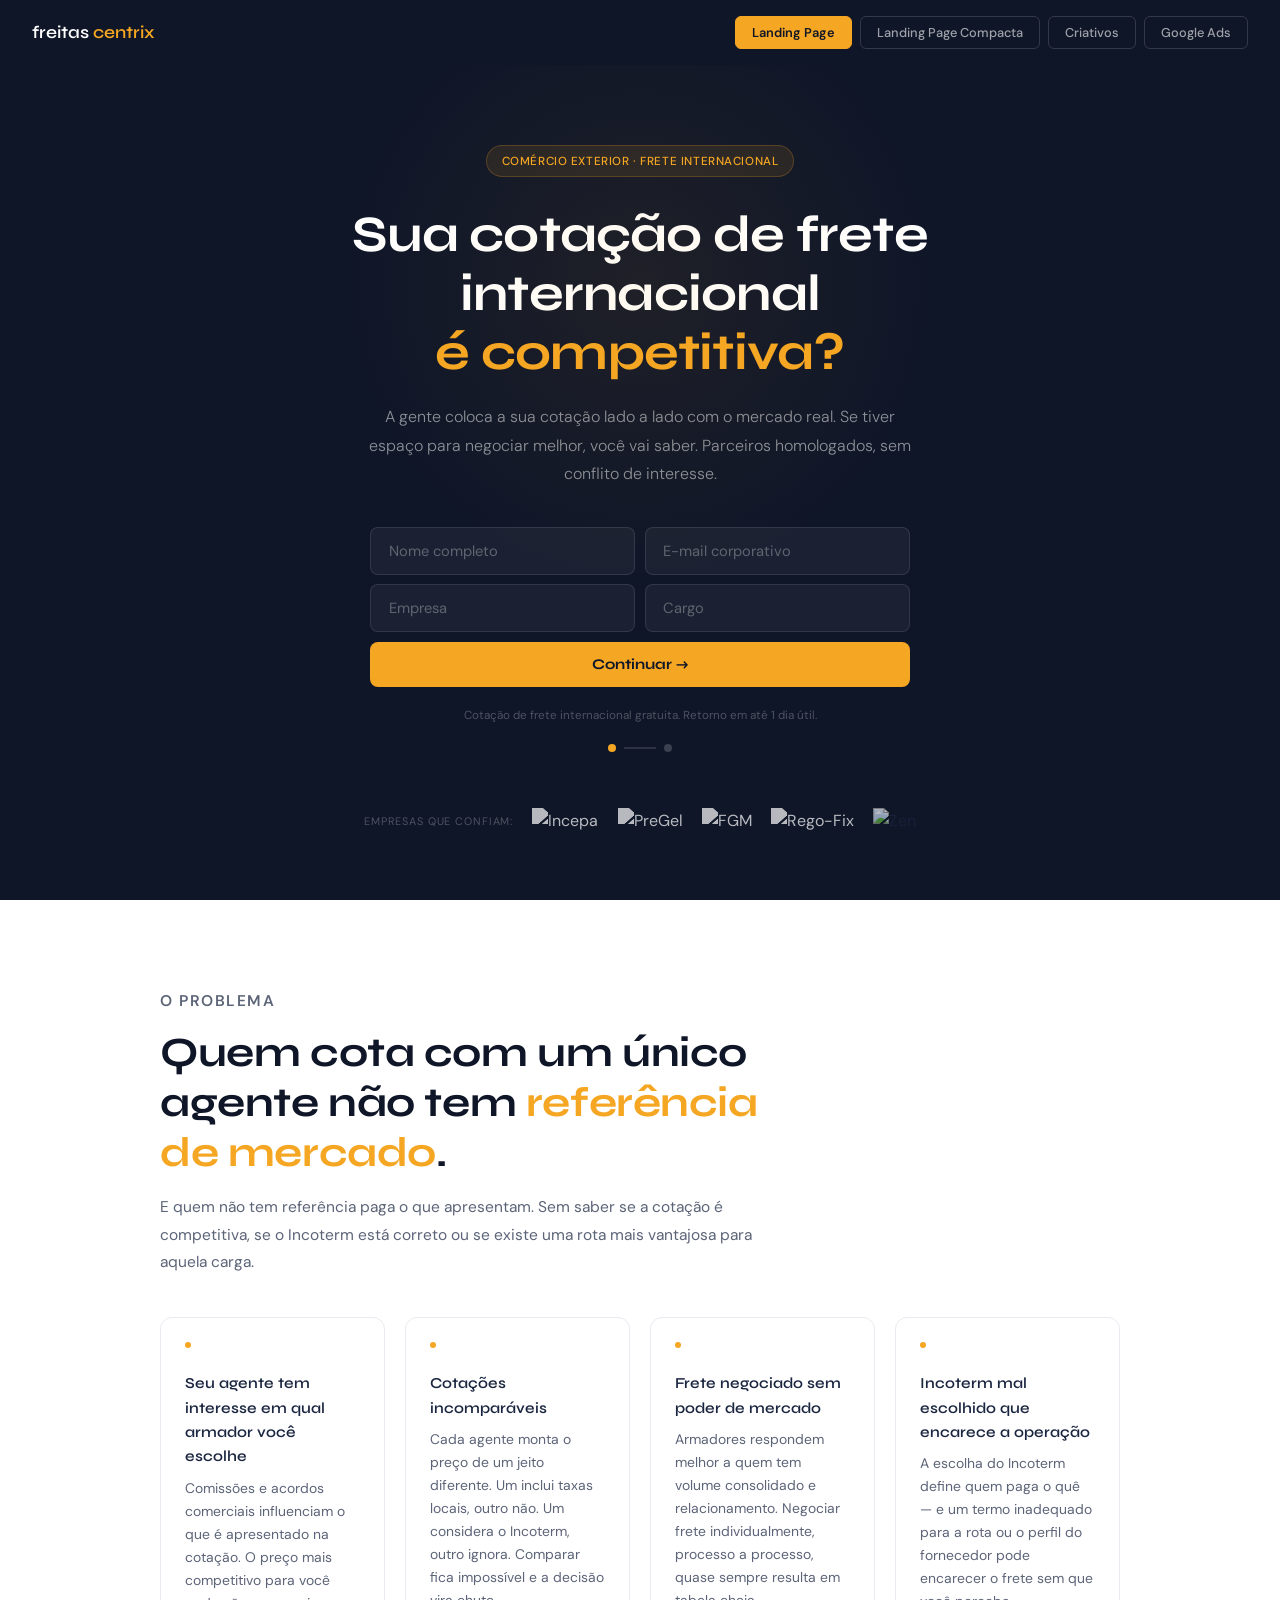
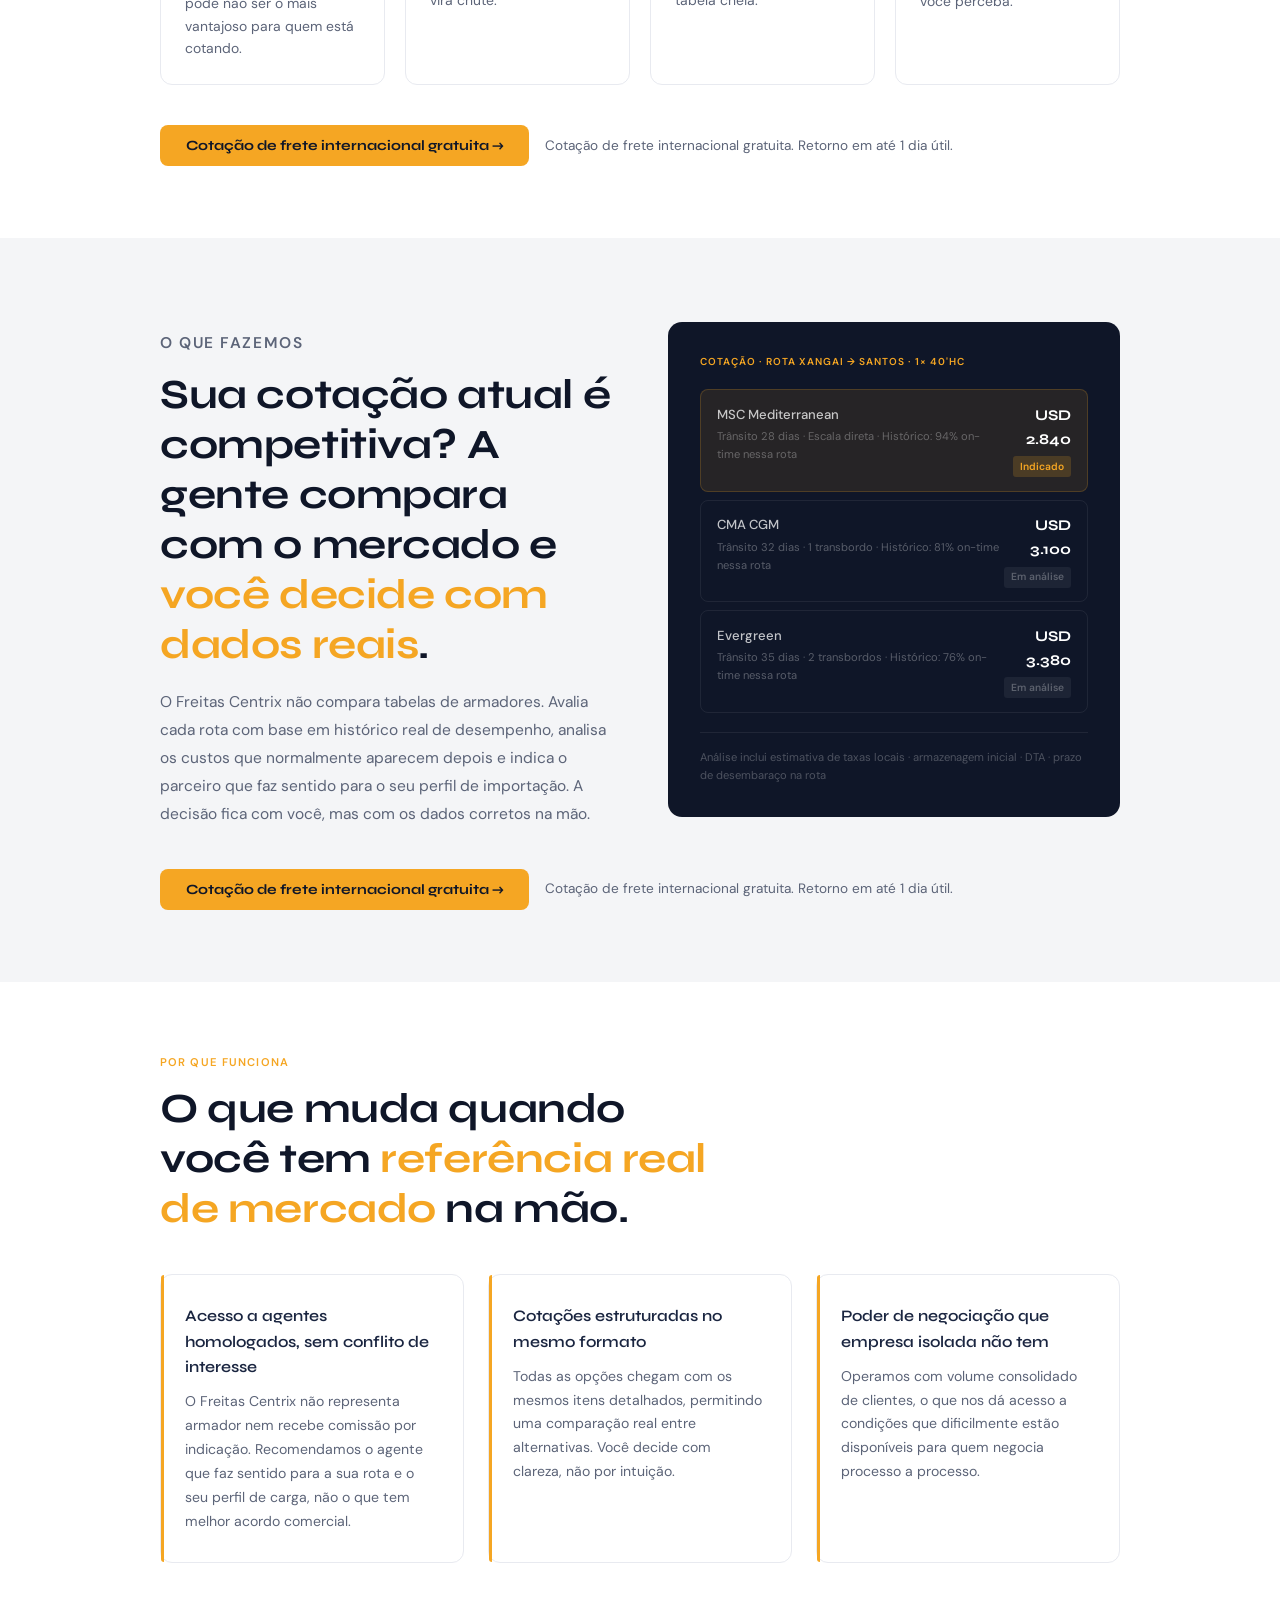
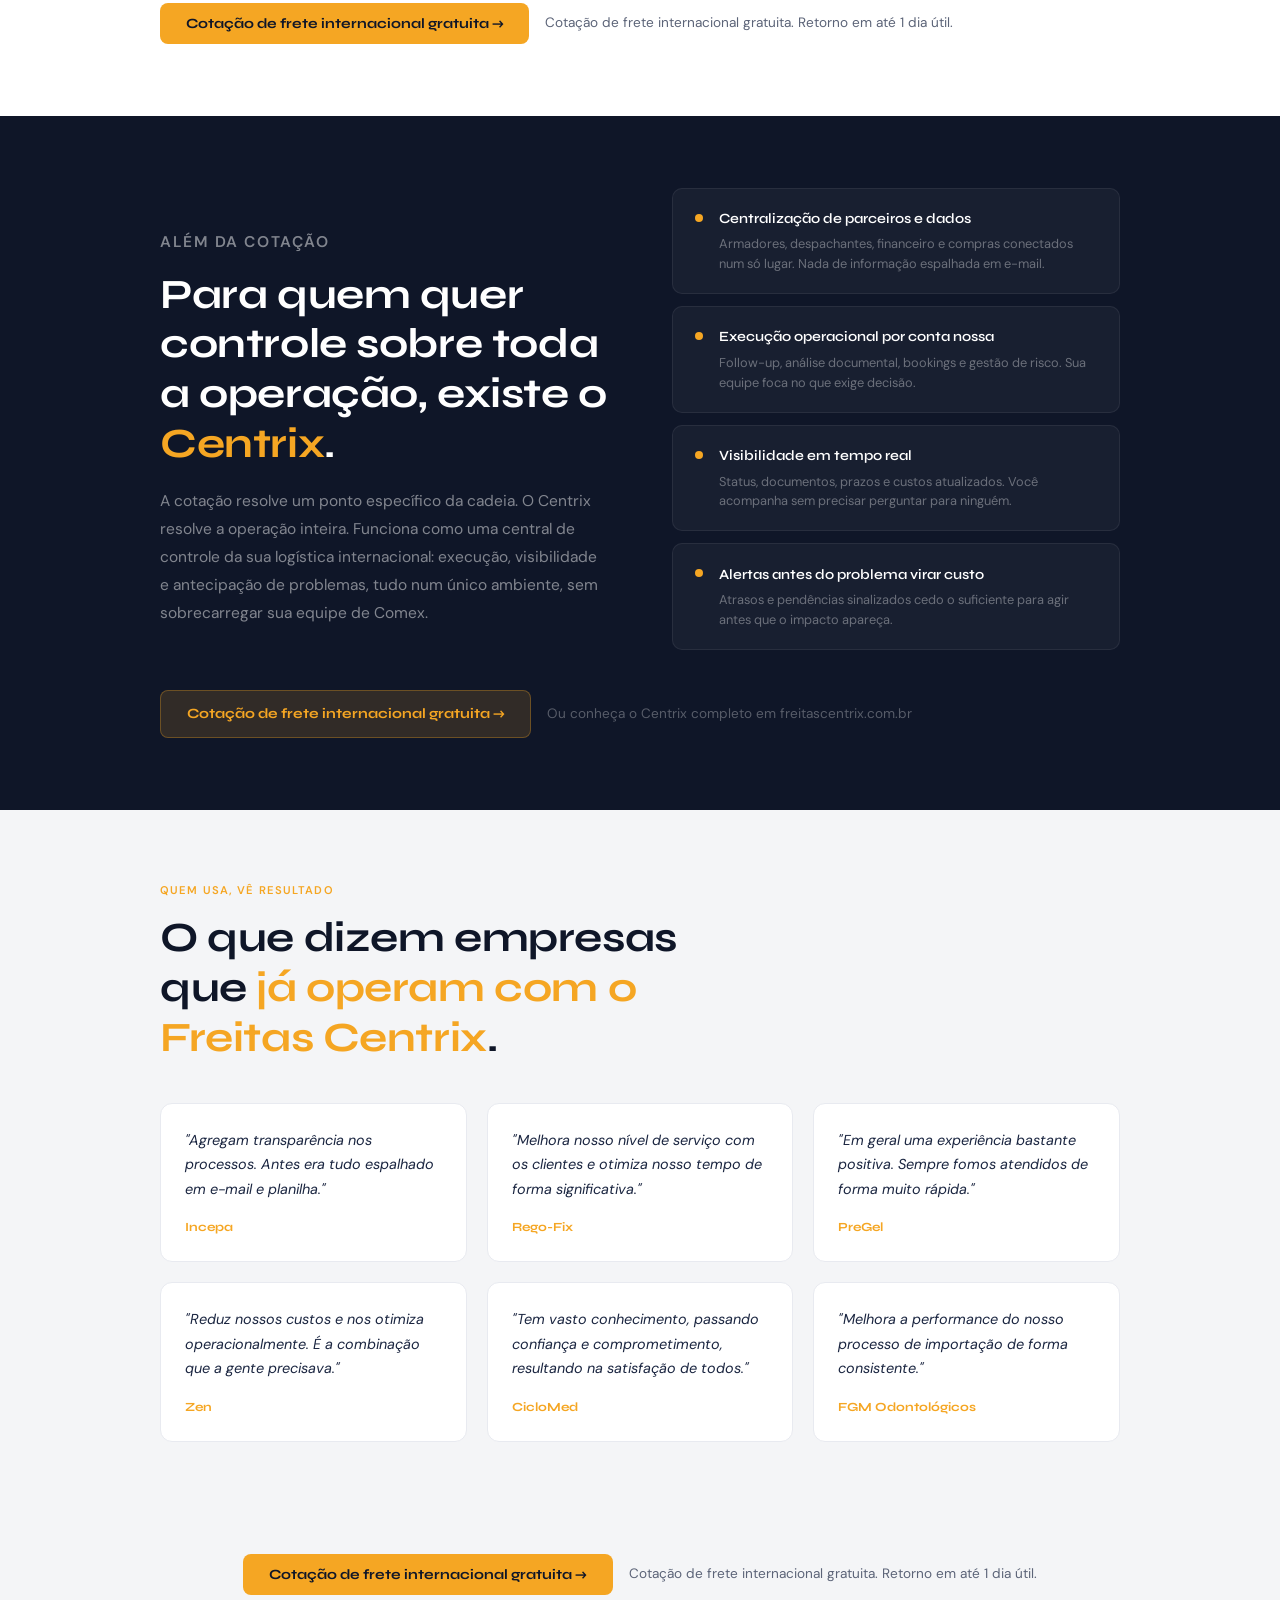
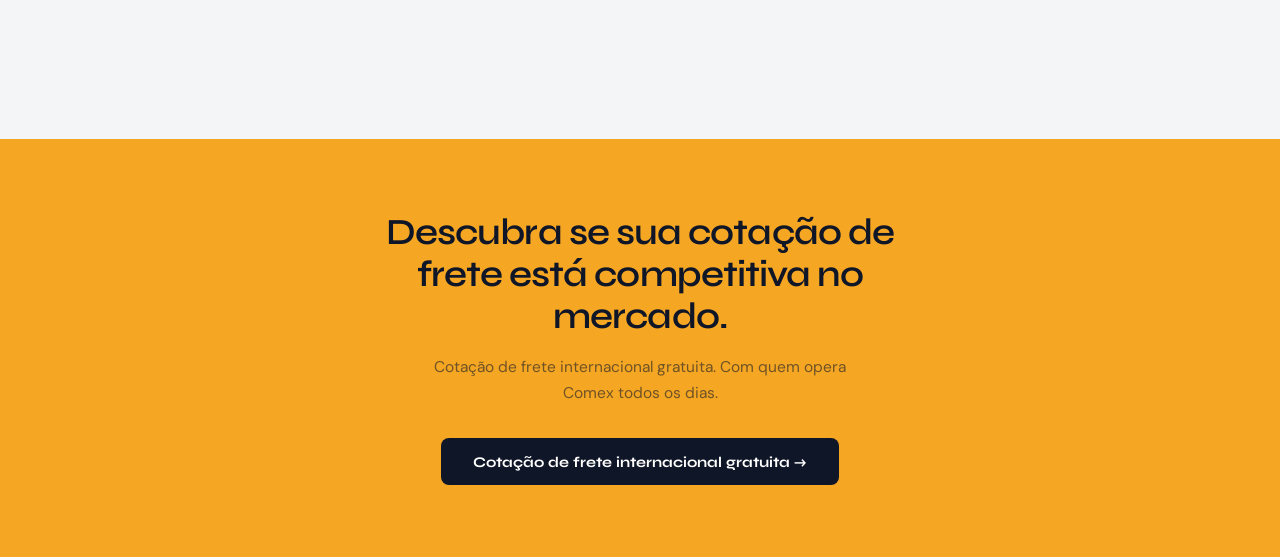
==== commit 8fc8e212: "Add files via upload" ====
--- a/index.html
+++ b/index.html
@@ -92,11 +92,11 @@
 </div>
 <div class="hero-logos">
 <span class="hero-logos-label">Empresas que confiam:</span>
-<img alt="Incepa" class="logo-img" src="https://freitascomex.com.br/wp-content/uploads/2026/04/incepa.png"/>
+<img alt="Incepa" class="logo-img" src="https://freitascomex.com.br/wp-content/uploads/2026/04/incepa-branco.png"/>
 <img alt="PreGel" class="logo-img" src="https://freitascomex.com.br/wp-content/uploads/2026/04/pregel-branco.png"/>
 <img alt="FGM" class="logo-img" src="https://freitascomex.com.br/wp-content/uploads/2026/04/FGM-Branco.png"/>
 <img alt="Rego-Fix" class="logo-img" src="https://freitascomex.com.br/wp-content/uploads/2026/04/regofix-branco.png"/>
-<img alt="Zen" class="logo-img" src="https://freitascomex.com.br/wp-content/uploads/2026/04/logo-zen.png"/>
+<img alt="Zen" class="logo-img logo-img-color" src="https://freitascomex.com.br/wp-content/uploads/2026/04/logo-zen.png"/>
 </div>
 </section>
 <section class="pain-block">
@@ -364,11 +364,11 @@
 </div>
 <div class="hero-logos">
 <span class="hero-logos-label">Empresas que confiam:</span>
-<img alt="Incepa" class="logo-img" src="https://freitascomex.com.br/wp-content/uploads/2026/04/incepa.png"/>
+<img alt="Incepa" class="logo-img" src="https://freitascomex.com.br/wp-content/uploads/2026/04/incepa-branco.png"/>
 <img alt="PreGel" class="logo-img" src="https://freitascomex.com.br/wp-content/uploads/2026/04/pregel-branco.png"/>
 <img alt="FGM" class="logo-img" src="https://freitascomex.com.br/wp-content/uploads/2026/04/FGM-Branco.png"/>
 <img alt="Rego-Fix" class="logo-img" src="https://freitascomex.com.br/wp-content/uploads/2026/04/regofix-branco.png"/>
-<img alt="Zen" class="logo-img" src="https://freitascomex.com.br/wp-content/uploads/2026/04/logo-zen.png"/>
+<img alt="Zen" class="logo-img logo-img-color" src="https://freitascomex.com.br/wp-content/uploads/2026/04/logo-zen.png"/>
 </div>
 </section>
 <section class="pain-block">
--- a/style.css
+++ b/style.css
@@ -88,6 +88,7 @@
   .logo-pill { background: rgba(255,255,255,0.05); border: 1px solid rgba(255,255,255,0.08); color: rgba(255,255,255,0.42); font-size: 0.76rem; font-weight: 500; padding: 0.28rem 0.75rem; border-radius: 4px; }
   .logo-img { height: 28px; width: auto; object-fit: contain; opacity: 0.7; filter: brightness(0) invert(1); transition: opacity 0.2s; }
   .logo-img:hover { opacity: 1; }
+  .logo-img-color { filter: none; }
 
   /* DOR */
   .pain-block { background: var(--white); padding: 4.5rem 2rem; }
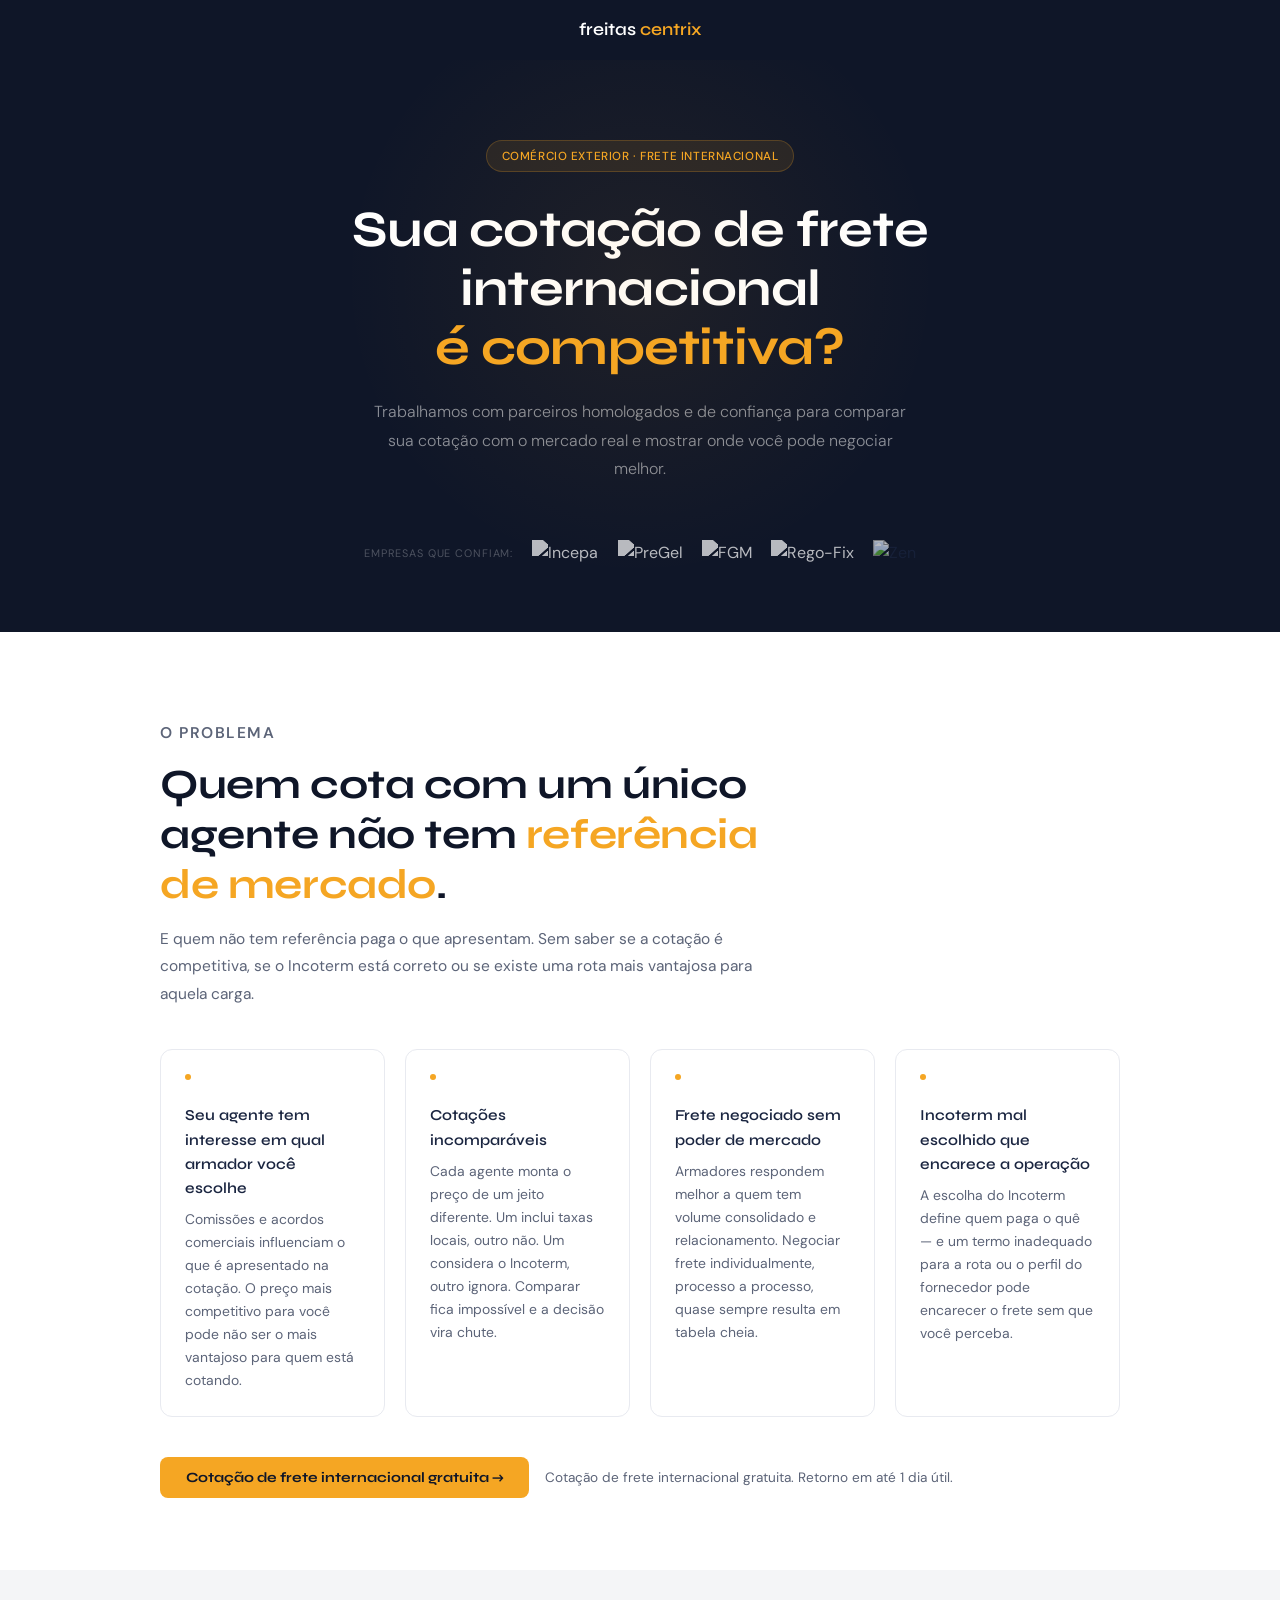
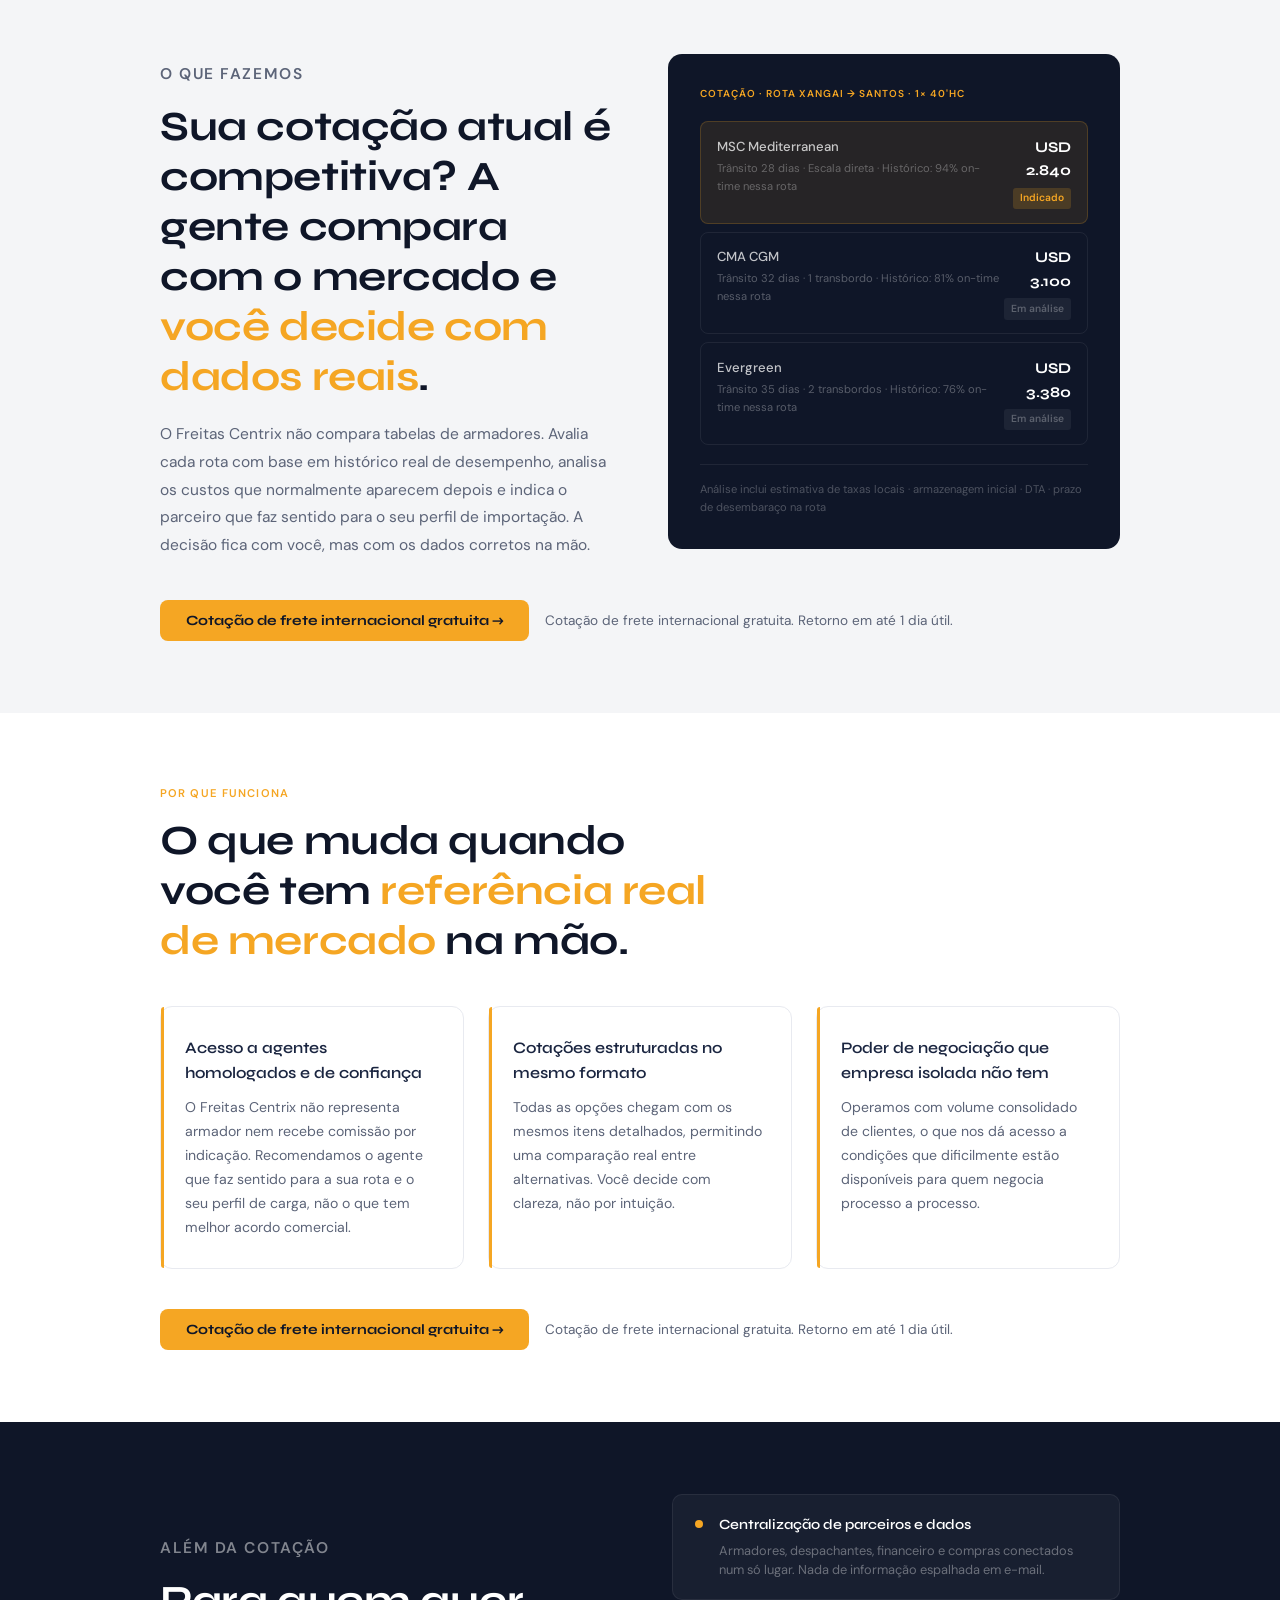
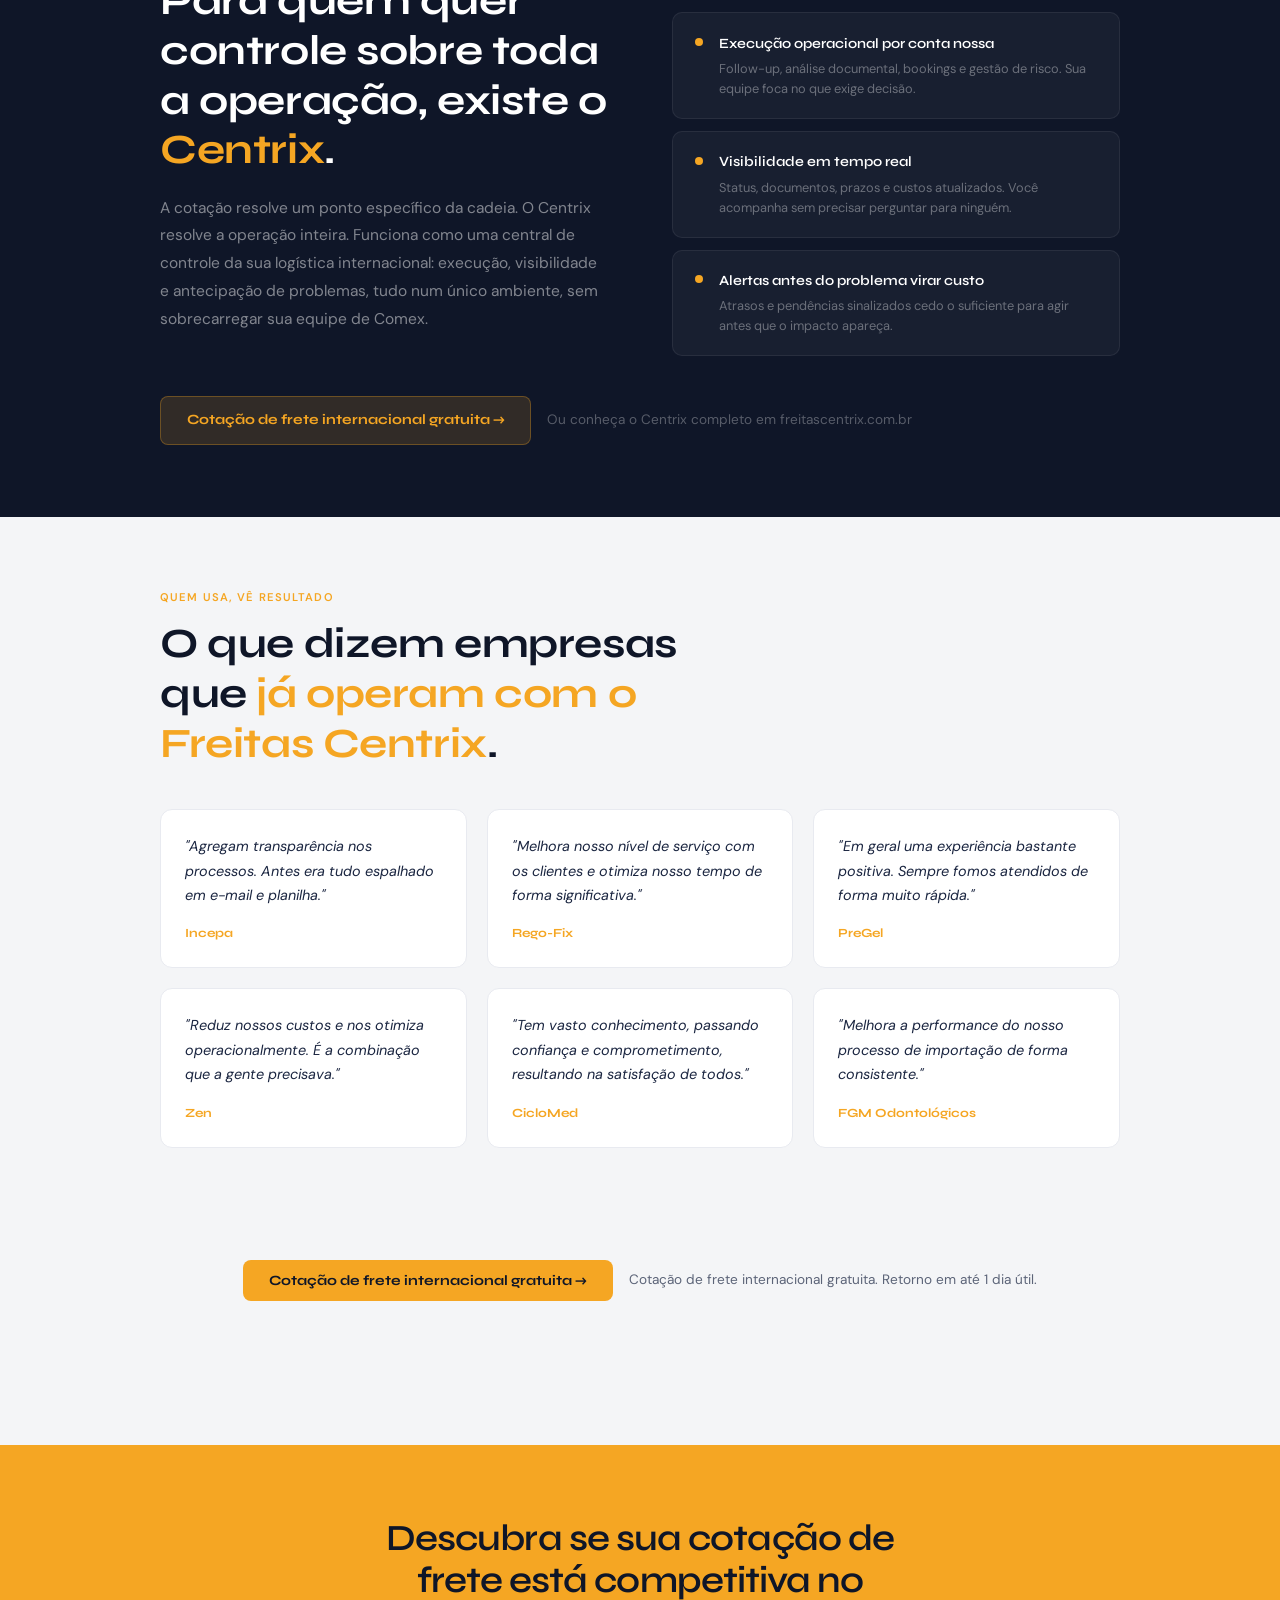
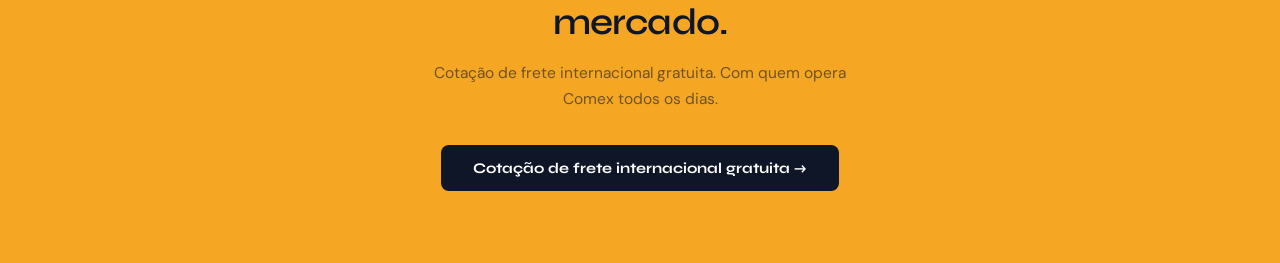
==== commit 2ec5c850: "Rename lp-completa (1).html to index.html" ====
--- a/index.html
+++ b/index.html
@@ -1,684 +1,495 @@
 <!DOCTYPE html>
-
 <html lang="pt-BR">
 <head>
-<meta charset="utf-8"/>
-<meta content="width=device-width, initial-scale=1.0" name="viewport"/>
-<title>Freitas Centrix – Materiais de Campanha v2</title>
-<link href="https://fonts.googleapis.com/css2?family=Syne:wght@400;600;700;800&amp;family=DM+Sans:ital,wght@0,300;0,400;0,500;1,300&amp;display=swap" rel="stylesheet"/>
-
-  <meta name="description" content="Cotação de frete internacional gratuita com parceiros homologados e análise técnica de rota. Freitas Centrix — sua central de controle em Comex.">
-  <meta property="og:title" content="Freitas Centrix — Cotação de Frete Internacional Gratuita">
-  <meta property="og:description" content="Análise técnica de frete com histórico real de armadores por rota. Equipe especializada em Comex. Cotação gratuita.">
-  <meta property="og:type" content="website">
-  <meta property="og:url" content="https://freitascentrix.com.br">
-  <link rel="stylesheet" href="style.css">
+<meta charset="UTF-8">
+<meta name="viewport" content="width=device-width, initial-scale=1.0">
+<title>Freitas Centrix — Cotação de Frete Internacional Gratuita</title>
+<meta name="description" content="Cotação de frete internacional gratuita com parceiros homologados. Freitas Centrix.">
+<meta property="og:title" content="Freitas Centrix — Cotação de Frete Internacional Gratuita">
+<meta property="og:type" content="website">
+<meta property="og:url" content="https://freitascentrix.com.br">
+<link href="https://fonts.googleapis.com/css2?family=Syne:wght@400;600;700;800&family=DM+Sans:ital,wght@0,300;0,400;0,500;1,300&display=swap" rel="stylesheet">
+<style>
+  :root {
+    --navy: #0F1628;
+    --navy-mid: #1a2540;
+    --orange: #F5A623;
+    --orange-light: #FFB940;
+    --orange-pale: rgba(245,166,35,0.12);
+    --white: #FFFFFF;
+    --gray-100: #F4F5F7;
+    --gray-200: #E8EAF0;
+    --gray-400: #9AA0B2;
+    --text-main: #1a2540;
+    --text-muted: #5C6478;
+  }
+  * { margin: 0; padding: 0; box-sizing: border-box; }
+  body { font-family: 'DM Sans', sans-serif; background: #F4F5F7; color: var(--text-main); line-height: 1.6; }
+
+  .nav { background: var(--navy); padding: 1rem 2rem; display: flex; align-items: center; justify-content: space-between; position: sticky; top: 0; z-index: 100; }
+  .nav-logo { font-family: 'Syne', sans-serif; color: var(--white); font-size: 1.1rem; font-weight: 600; letter-spacing: 0em; }
+  .nav-logo span { color: var(--orange); }
+  .nav-tabs { display: flex; gap: 0.5rem; }
+  .nav-tab { background: transparent; border: 1px solid rgba(255,255,255,0.15); color: rgba(255,255,255,0.6); padding: 0.45rem 1rem; border-radius: 6px; cursor: pointer; font-family: 'DM Sans', sans-serif; font-size: 0.8rem; font-weight: 500; transition: all 0.2s; }
+  .nav-tab:hover { border-color: var(--orange); color: var(--orange); }
+  .nav-tab.active { background: var(--orange); border-color: var(--orange); color: var(--navy); font-weight: 600; }
+
+  .section { display: none; }
+  .section.active { display: block; }
+  .container { max-width: 960px; margin: 0 auto; }
+  .section-label { font-size: 0.7rem; letter-spacing: 0.1em; text-transform: uppercase; color: var(--orange); font-weight: 600; margin-bottom: 0.8rem; }
+  .section-title { font-family: 'Syne', sans-serif; font-size: clamp(1.7rem, 3.5vw, 2.6rem); font-weight: 700; line-height: 1.2; letter-spacing: -0.01em; color: var(--navy); }
+  .section-title em { color: var(--orange); font-style: normal; }
+
+  /* HERO */
+  .hero { background: var(--navy); padding: 5rem 2rem 4rem; text-align: center; position: relative; overflow: hidden; }
+  .hero::before { content: ''; position: absolute; top: -80px; left: 50%; transform: translateX(-50%); width: 600px; height: 600px; background: radial-gradient(circle, rgba(245,166,35,0.07) 0%, transparent 70%); pointer-events: none; }
+  .hero-badge { display: inline-flex; align-items: center; background: rgba(245,166,35,0.1); border: 1px solid rgba(245,166,35,0.22); color: var(--orange); padding: 0.35rem 0.9rem; border-radius: 20px; font-size: 0.73rem; font-weight: 500; letter-spacing: 0.05em; margin-bottom: 1.8rem; text-transform: uppercase; }
+  .hero h1 { font-family: 'Syne', sans-serif; font-size: clamp(2rem, 5vw, 3.2rem); font-weight: 700; color: var(--white); line-height: 1.15; max-width: 760px; margin: 0 auto 1.3rem; letter-spacing: -0.015em; }
+  .hero h1 em { color: var(--orange); font-style: normal; }
+  .hero-sub { font-size: 1rem; color: rgba(255,255,255,0.52); max-width: 550px; margin: 0 auto 2.4rem; font-weight: 300; line-height: 1.78; }
+  .hero-form { display: flex; gap: 0.75rem; max-width: 520px; margin: 0 auto 1rem; flex-wrap: wrap; justify-content: center; }
+  .hero-form input { flex: 1; min-width: 210px; padding: 0.85rem 1.2rem; border-radius: 8px; border: 1.5px solid rgba(255,255,255,0.1); background: rgba(255,255,255,0.05); color: var(--white); font-family: 'DM Sans', sans-serif; font-size: 0.95rem; outline: none; transition: border 0.2s; }
+  .hero-form input::placeholder { color: rgba(255,255,255,0.28); }
+  .hero-form input:focus { border-color: var(--orange); }
+  .btn-orange { background: var(--orange); color: var(--navy); padding: 0.85rem 1.8rem; border-radius: 8px; font-family: 'Syne', sans-serif; font-size: 0.92rem; font-weight: 700; border: none; cursor: pointer; transition: background 0.2s, transform 0.15s; white-space: nowrap; }
+  .btn-orange:hover { background: var(--orange-light); transform: translateY(-1px); }
+  .hero-disclaimer { font-size: 0.73rem; color: rgba(255,255,255,0.26); margin-top: 0.6rem; }
+
+  /* MULTISTEP FORM */
+  .multistep-form { max-width: 540px; margin: 0 auto; }
+  .rd-form-wrapper { max-width: 480px; margin: 0 auto; width: 100%; }
+  .form-step { display: flex; flex-direction: column; gap: 0.6rem; }
+  .form-row { display: flex; gap: 0.6rem; flex-wrap: wrap; }
+  .form-row input, .form-row select {
+    flex: 1; min-width: 180px;
+    padding: 0.8rem 1.1rem; border-radius: 8px;
+    border: 1.5px solid rgba(255,255,255,0.1);
+    background: rgba(255,255,255,0.05); color: var(--white);
+    font-family: 'DM Sans', sans-serif; font-size: 0.92rem;
+    outline: none; transition: border 0.2s; appearance: none;
+  }
+  .form-row input::placeholder { color: rgba(255,255,255,0.3); }
+  .form-row input:focus, .form-row select:focus { border-color: var(--orange); }
+  .form-row select option { background: var(--navy-mid); color: var(--white); }
+  .form-row select { color: rgba(255,255,255,0.3); cursor: pointer; }
+  .form-row select.filled { color: var(--white); }
+  .step2-label {
+    font-size: 0.72rem; letter-spacing: 0.07em; text-transform: uppercase;
+    color: var(--orange); font-weight: 600; margin-bottom: 0.2rem;
+  }
+  .form-row-actions { display: flex; gap: 0.6rem; align-items: center; }
+  .btn-back {
+    background: transparent; border: 1.5px solid rgba(255,255,255,0.15);
+    color: rgba(255,255,255,0.5); padding: 0.8rem 1.2rem; border-radius: 8px;
+    font-family: 'DM Sans', sans-serif; font-size: 0.9rem; cursor: pointer;
+    transition: border-color 0.2s, color 0.2s;
+  }
+  .btn-back:hover { border-color: rgba(255,255,255,0.3); color: rgba(255,255,255,0.8); }
+  .form-progress {
+    display: flex; align-items: center; justify-content: center;
+    gap: 0.5rem; margin-top: 1.2rem;
+  }
+  .progress-dot {
+    width: 8px; height: 8px; border-radius: 50%;
+    background: rgba(255,255,255,0.18); transition: background 0.3s;
+  }
+  .progress-dot.active { background: var(--orange); }
+  .progress-line { width: 32px; height: 1.5px; background: rgba(255,255,255,0.12); }
+  .hero-logos { display: flex; align-items: center; justify-content: center; gap: 1.2rem; margin-top: 3.5rem; flex-wrap: wrap; }
+  .hero-logos-label { font-size: 0.68rem; color: rgba(255,255,255,0.26); letter-spacing: 0.08em; text-transform: uppercase; }
+  .logo-pill { background: rgba(255,255,255,0.05); border: 1px solid rgba(255,255,255,0.08); color: rgba(255,255,255,0.42); font-size: 0.76rem; font-weight: 500; padding: 0.28rem 0.75rem; border-radius: 4px; }
+  .logo-img { height: 28px; width: auto; object-fit: contain; opacity: 0.7; filter: brightness(0) invert(1); transition: opacity 0.2s; }
+  .logo-img:hover { opacity: 1; }
+  .logo-img-color { filter: none; }
+
+  /* DOR */
+  .pain-block { background: var(--white); padding: 4.5rem 2rem; }
+  .pain-intro { max-width: 620px; margin-bottom: 2.5rem; }
+  .pain-intro p { margin-top: 1rem; font-size: 0.97rem; color: var(--text-muted); line-height: 1.78; }
+  .pain-grid { display: grid; grid-template-columns: repeat(auto-fit, minmax(210px, 1fr)); gap: 1.25rem; }
+  .pain-card { border: 1.5px solid var(--gray-200); border-radius: 12px; padding: 1.5rem; transition: border-color 0.2s; }
+  .pain-card:hover { border-color: rgba(245,166,35,0.3); }
+  .pain-marker { display: inline-block; width: 6px; height: 6px; border-radius: 50%; background: var(--orange); margin-bottom: 1rem; }
+  .pain-card h3 { font-family: 'Syne', sans-serif; font-size: 0.95rem; font-weight: 600; margin-bottom: 0.5rem; }
+  .pain-card p { font-size: 0.87rem; color: var(--text-muted); line-height: 1.65; }
+
+  /* VALOR */
+  .value-block { background: var(--gray-100); padding: 4.5rem 2rem; }
+  .value-inner { display: grid; grid-template-columns: 1fr 1fr; gap: 3.5rem; align-items: center; }
+  .value-text p { margin-top: 1.2rem; font-size: 0.97rem; color: var(--text-muted); line-height: 1.8; }
+  .value-visual { background: var(--navy); border-radius: 14px; padding: 2rem; }
+  .vv-label { font-size: 0.63rem; letter-spacing: 0.1em; color: var(--orange); font-weight: 600; text-transform: uppercase; margin-bottom: 1.2rem; display: block; }
+  .frete-row { display: flex; align-items: flex-start; justify-content: space-between; padding: 0.85rem 1rem; border-radius: 8px; margin-bottom: 0.5rem; border: 1px solid rgba(255,255,255,0.07); }
+  .frete-row.top { background: rgba(245,166,35,0.1); border-color: rgba(245,166,35,0.2); }
+  .frete-carrier { font-size: 0.82rem; color: rgba(255,255,255,0.75); font-weight: 500; }
+  .frete-detail { font-size: 0.7rem; color: rgba(255,255,255,0.3); margin-top: 0.2rem; }
+  .frete-right { text-align: right; }
+  .frete-price { font-family: 'Syne', sans-serif; font-size: 0.93rem; color: var(--white); font-weight: 700; }
+  .frete-tag { display: inline-block; font-size: 0.64rem; padding: 0.15rem 0.45rem; border-radius: 3px; margin-top: 0.25rem; font-weight: 600; }
+  .frete-tag.ok { background: rgba(245,166,35,0.18); color: var(--orange); }
+  .frete-tag.pend { background: rgba(255,255,255,0.06); color: rgba(255,255,255,0.28); }
+  .vv-footer { margin-top: 1.2rem; padding-top: 1rem; border-top: 1px solid rgba(255,255,255,0.07); font-size: 0.7rem; color: rgba(255,255,255,0.26); line-height: 1.6; }
+
+  /* DIFERENCIAIS */
+  .dif-block { background: var(--white); padding: 4.5rem 2rem; }
+  .dif-intro { max-width: 580px; margin-bottom: 2.5rem; }
+  .dif-grid { display: grid; grid-template-columns: repeat(auto-fit, minmax(260px, 1fr)); gap: 1.5rem; }
+  .dif-card { border-radius: 12px; padding: 1.75rem 1.75rem 1.75rem 1.5rem; border: 1.5px solid var(--gray-200); position: relative; }
+  .dif-card::before { content: ''; position: absolute; top: 0; left: 0; width: 3px; height: 100%; background: var(--orange); border-radius: 12px 0 0 12px; }
+  .dif-card h3 { font-family: 'Syne', sans-serif; font-size: 1rem; font-weight: 600; margin-bottom: 0.65rem; }
+  .dif-card p { font-size: 0.88rem; color: var(--text-muted); line-height: 1.7; }
+
+  /* CENTRIX */
+  .centrix-block { background: var(--navy); padding: 4.5rem 2rem; }
+  .centrix-inner { display: grid; grid-template-columns: 1fr 1fr; gap: 4rem; align-items: center; }
+  .centrix-text .section-title { color: var(--white); }
+  .centrix-text p { font-size: 0.97rem; color: rgba(255,255,255,0.48); margin-top: 1.2rem; line-height: 1.8; }
+  .centrix-pillars { display: flex; flex-direction: column; gap: 0.75rem; }
+  .pillar { background: rgba(255,255,255,0.04); border: 1px solid rgba(255,255,255,0.07); border-radius: 10px; padding: 1.2rem 1.4rem; display: flex; gap: 1rem; align-items: flex-start; }
+  .pillar-dot { width: 8px; height: 8px; border-radius: 50%; background: var(--orange); margin-top: 0.35rem; flex-shrink: 0; }
+  .pillar h4 { font-family: 'Syne', sans-serif; color: var(--white); font-size: 0.88rem; font-weight: 600; margin-bottom: 0.25rem; }
+  .pillar p { font-size: 0.8rem; color: rgba(255,255,255,0.36); line-height: 1.55; }
+
+  /* PROVA */
+  .proof-block { background: var(--gray-100); padding: 4.5rem 2rem; }
+  .testimonials { display: grid; grid-template-columns: repeat(auto-fit, minmax(250px, 1fr)); gap: 1.25rem; margin-top: 2.5rem; }
+  .testi-card { background: var(--white); border-radius: 12px; padding: 1.5rem; border: 1.5px solid var(--gray-200); }
+  .testi-quote { font-size: 0.9rem; color: var(--text-main); line-height: 1.7; font-style: italic; margin-bottom: 1rem; }
+  .testi-company { font-family: 'Syne', sans-serif; font-size: 0.78rem; font-weight: 700; color: var(--orange); }
+
+  /* CTA */
+  .cta-block { background: var(--orange); padding: 4.5rem 2rem; text-align: center; }
+  .cta-block h2 { font-family: 'Syne', sans-serif; font-size: clamp(1.6rem, 3.5vw, 2.3rem); font-weight: 600; color: var(--navy); max-width: 600px; margin: 0 auto 1rem; line-height: 1.15; letter-spacing: -0.025em; }
+  .cta-block p { color: rgba(15,22,40,0.58); max-width: 460px; margin: 0 auto 2rem; font-size: 0.97rem; line-height: 1.7; }
+  .section-cta { margin-top: 2.5rem; display: flex; align-items: center; gap: 1rem; flex-wrap: wrap; }
+  .section-cta a, .section-cta button {
+    background: var(--orange); color: var(--navy);
+    padding: 0.75rem 1.6rem; border-radius: 8px;
+    font-family: 'Syne', sans-serif; font-size: 0.88rem; font-weight: 700;
+    border: none; cursor: pointer; text-decoration: none; display: inline-block;
+    transition: background 0.2s, transform 0.15s;
+  }
+  .section-cta a:hover, .section-cta button:hover { background: var(--orange-light); transform: translateY(-1px); }
+  .section-cta-ghost {
+    font-size: 0.85rem; color: var(--text-muted);
+    font-weight: 400;
+  }
+  .centrix-block .section-cta a { background: rgba(245,166,35,0.15); color: var(--orange); border: 1px solid rgba(245,166,35,0.3); }
+  .centrix-block .section-cta a:hover { background: rgba(245,166,35,0.25); }
+  .centrix-block .section-cta-ghost { color: rgba(255,255,255,0.3); }
+  .proof-block .section-cta { justify-content: center; margin-top: 2.5rem; }
+
+  .btn-navy { background: var(--navy); color: var(--white); padding: 0.9rem 2rem; border-radius: 8px; font-family: 'Syne', sans-serif; font-size: 0.92rem; font-weight: 700; border: none; cursor: pointer; display: inline-block; transition: transform 0.15s; }
+  .btn-navy:hover { transform: translateY(-1px); }
+
+  /* CRIATIVOS */
+  .criativo-section { padding: 2.5rem 2rem; max-width: 960px; margin: 0 auto; }
+  .criativo-section > h2 { font-family: 'Syne', sans-serif; font-size: 1.5rem; font-weight: 800; color: var(--navy); margin-bottom: 0.4rem; }
+  .sub { font-size: 0.88rem; color: var(--text-muted); margin-bottom: 2rem; }
+  .criativo-grid { display: grid; gap: 2rem; }
+  .criativo-card { background: var(--white); border-radius: 14px; overflow: hidden; border: 1.5px solid var(--gray-200); }
+  .criativo-header { padding: 1rem 1.5rem; border-bottom: 1px solid var(--gray-200); display: flex; align-items: center; gap: 0.75rem; }
+  .criativo-num { width: 28px; height: 28px; border-radius: 6px; background: var(--orange); display: flex; align-items: center; justify-content: center; font-family: 'Syne', sans-serif; font-size: 0.8rem; font-weight: 800; color: var(--navy); }
+  .criativo-header h3 { font-family: 'Syne', sans-serif; font-size: 0.92rem; font-weight: 700; color: var(--navy); }
+  .criativo-body { display: grid; grid-template-columns: 1fr 1fr; }
+  .criativo-visual { padding: 2.5rem; display: flex; flex-direction: column; justify-content: flex-end; min-height: 260px; }
+  .criativo-text { padding: 2rem; border-left: 1px solid var(--gray-200); }
+  .criativo-text h4 { font-size: 0.7rem; letter-spacing: 0.08em; text-transform: uppercase; color: var(--orange); font-weight: 600; margin-bottom: 0.75rem; }
+  .criativo-text p { font-size: 0.88rem; line-height: 1.75; color: var(--text-main); }
+  .hashtags { margin-top: 0.85rem; font-size: 0.78rem; color: var(--gray-400); }
+  .cta-pill { display: inline-flex; align-items: center; gap: 0.3rem; background: var(--navy); color: var(--white); font-family: 'Syne', sans-serif; font-size: 0.76rem; font-weight: 700; padding: 0.4rem 0.85rem; border-radius: 5px; margin-top: 1rem; }
+  .cta-badge {
+    display: inline-flex; align-items: center; gap: 0.4rem;
+    background: var(--orange); color: var(--navy);
+    font-family: 'Syne', sans-serif; font-size: 0.72rem; font-weight: 700;
+    padding: 0.35rem 0.8rem; border-radius: 20px; margin-top: 1.4rem;
+    letter-spacing: 0.01em;
+  }
+  .cta-badge.dark { background: var(--navy); color: var(--orange); }
+  .bg-navy { background: var(--navy); }
+  .bg-orange { background: var(--orange); }
+  .bg-texture { background: #1a2540; background-image: repeating-linear-gradient(0deg,transparent,transparent 40px,rgba(255,255,255,0.014) 40px,rgba(255,255,255,0.014) 41px),repeating-linear-gradient(90deg,transparent,transparent 40px,rgba(255,255,255,0.014) 40px,rgba(255,255,255,0.014) 41px); }
+  .img-tag { font-size: 0.66rem; letter-spacing: 0.09em; font-weight: 600; text-transform: uppercase; margin-bottom: 1rem; }
+  .img-copy { font-family: 'Syne', sans-serif; font-size: 1.4rem; font-weight: 700; line-height: 1.18; letter-spacing: -0.01em; }
+  .img-copy.white { color: var(--white); }
+  .img-copy.navy { color: var(--navy); }
+  .hl-orange { color: var(--orange); }
+  .hl-muted { opacity: 0.48; }
+
+  /* ADS */
+  .ads-section { padding: 2.5rem 2rem; max-width: 960px; margin: 0 auto; }
+  .ads-section > h2 { font-family: 'Syne', sans-serif; font-size: 1.5rem; font-weight: 800; color: var(--navy); margin-bottom: 0.3rem; }
+  .ads-block { background: var(--white); border-radius: 14px; padding: 1.75rem; border: 1.5px solid var(--gray-200); margin-bottom: 1.5rem; }
+  .ads-block-title { font-family: 'Syne', sans-serif; font-size: 0.88rem; font-weight: 700; color: var(--navy); margin-bottom: 1.1rem; display: flex; align-items: center; gap: 0.5rem; }
+  .ads-block-title span { font-size: 0.65rem; font-weight: 600; letter-spacing: 0.06em; text-transform: uppercase; background: var(--orange-pale); color: #8a5e00; padding: 0.2rem 0.5rem; border-radius: 4px; }
+  .preview-box { background: var(--gray-100); border-radius: 10px; padding: 1.25rem 1.5rem; }
+  .preview-url { font-size: 0.77rem; color: #188038; margin-bottom: 0.25rem; }
+  .preview-title { font-size: 1.1rem; color: #1a0dab; font-weight: 500; margin-bottom: 0.3rem; }
+  .preview-desc { font-size: 0.86rem; color: #4d5156; line-height: 1.55; }
+  .headline-grid { display: grid; grid-template-columns: repeat(auto-fill, minmax(270px, 1fr)); gap: 0.6rem; }
+  .hl-item { font-size: 0.85rem; color: var(--text-main); padding: 0.65rem 0.8rem; border: 1px solid var(--gray-200); border-radius: 7px; line-height: 1.4; }
+  .hl-chars { font-size: 0.67rem; color: var(--gray-400); margin-top: 0.2rem; }
+  .desc-list { display: flex; flex-direction: column; gap: 0.75rem; }
+  .desc-item { font-size: 0.88rem; color: var(--text-main); padding: 0.8rem 1rem; border: 1px solid var(--gray-200); border-radius: 7px; line-height: 1.6; }
+  .desc-chars { font-size: 0.67rem; color: var(--gray-400); margin-top: 0.3rem; }
+  .kw-grid { display: flex; flex-wrap: wrap; gap: 0.5rem; }
+  .kw-tag { font-size: 0.8rem; padding: 0.3rem 0.75rem; border-radius: 5px; border: 1px solid var(--gray-200); }
+  .kw-tag.high { background: rgba(245,166,35,0.08); border-color: rgba(245,166,35,0.26); color: #8a5e00; }
+  .kw-tag.mid { background: var(--gray-100); color: var(--text-muted); }
+  .kw-tag.neg { background: rgba(220,38,38,0.04); border-color: rgba(220,38,38,0.18); color: #b91c1c; }
+
+  @media (max-width: 680px) {
+    .value-inner, .centrix-inner { grid-template-columns: 1fr; }
+    .criativo-body { grid-template-columns: 1fr; }
+    .criativo-text { border-left: none; border-top: 1px solid var(--gray-200); }
+    .nav-tabs { gap: 0.25rem; }
+    .nav-tab { font-size: 0.7rem; padding: 0.38rem 0.6rem; }
+  }
+</style>
 </head>
 <body>
-<nav class="nav">
-<div class="nav-logo">freitas <span>centrix</span></div>
-<div class="nav-tabs">
-<button class="nav-tab active" onclick="showSection('lp', this)">Landing Page</button>
-<button class="nav-tab" onclick="showSection('lp2', this)">Landing Page Compacta</button>
-<button class="nav-tab" onclick="showSection('criativos', this)">Criativos</button>
-<button class="nav-tab" onclick="showSection('ads', this)">Google Ads</button>
-</div>
+<nav class="nav" style="justify-content:center;">
+  <div class="nav-logo">freitas <span>centrix</span></div>
 </nav>
-<!-- ═══ LANDING PAGE ═══ -->
-<div class="section active" id="lp">
 <section class="hero">
-<div class="hero-badge">Comércio Exterior · Frete Internacional</div>
-<h1>Sua cotação de frete internacional<br/><em>é competitiva?</em></h1>
-<p class="hero-sub">A gente coloca a sua cotação lado a lado com o mercado real. Se tiver espaço para negociar melhor, você vai saber. Parceiros homologados, sem conflito de interesse.</p>
-<div class="multistep-form">
-<div class="form-step" id="step1">
-<div class="form-row">
-<input placeholder="Nome completo" type="text"/>
-<input placeholder="E-mail corporativo" type="email"/>
-</div>
-<div class="form-row">
-<input placeholder="Empresa" type="text"/>
-<input placeholder="Cargo" type="text"/>
-</div>
-<button class="btn-orange" onclick="goStep2()">Continuar →</button>
-<p class="hero-disclaimer">Cotação de frete internacional gratuita. Retorno em até 1 dia útil.</p>
-</div>
-<div class="form-step" id="step2" style="display:none;">
-<div class="step2-label">Dados da operação</div>
-<div class="form-row">
-<input placeholder="Local de coleta" type="text"/>
-<input placeholder="Local de destino" type="text"/>
-</div>
-<div class="form-row">
-<select>
-<option disabled="" selected="" value="">Modal</option>
-<option>Marítimo</option>
-<option>Aéreo</option>
-<option>Rodoviário</option>
-<option>Multimodal</option>
-</select>
-<select>
-<option disabled="" selected="" value="">Incoterm</option>
-<option>EXW</option>
-<option>FOB</option>
-<option>CIF</option>
-<option>CFR</option>
-<option>DAP</option>
-<option>DDP</option>
-<option>FCA</option>
-<option>CPT</option>
-<option>Não sei / A definir</option>
-</select>
-</div>
-<div class="form-row">
-<input placeholder="NCM (se souber)" type="text"/>
-<select>
-<option disabled="" selected="" value="">Critério de escolha</option>
-<option>Preço</option>
-<option>Performance</option>
-</select>
-</div>
-<div class="form-row-actions">
-<button class="btn-back" onclick="goStep1()">← Voltar</button>
-<button class="btn-orange">Cotação de frete internacional gratuita →</button>
-</div>
-<p class="hero-disclaimer">Seus dados são usados apenas para preparar sua cotação.</p>
-</div>
-<div class="form-progress">
-<div class="progress-dot active" id="dot1"></div>
-<div class="progress-line"></div>
-<div class="progress-dot" id="dot2"></div>
-</div>
-</div>
-<div class="hero-logos">
-<span class="hero-logos-label">Empresas que confiam:</span>
-<img alt="Incepa" class="logo-img" src="https://freitascomex.com.br/wp-content/uploads/2026/04/incepa-branco.png"/>
-<img alt="PreGel" class="logo-img" src="https://freitascomex.com.br/wp-content/uploads/2026/04/pregel-branco.png"/>
-<img alt="FGM" class="logo-img" src="https://freitascomex.com.br/wp-content/uploads/2026/04/FGM-Branco.png"/>
-<img alt="Rego-Fix" class="logo-img" src="https://freitascomex.com.br/wp-content/uploads/2026/04/regofix-branco.png"/>
-<img alt="Zen" class="logo-img logo-img-color" src="https://freitascomex.com.br/wp-content/uploads/2026/04/logo-zen.png"/>
-</div>
-</section>
-<section class="pain-block">
-<div class="container">
-<div class="pain-intro">
-<p class="section-label">O problema</p>
-<h2 class="section-title">Quem cota com um único agente não tem <em>referência de mercado</em>.</h2>
-<p>E quem não tem referência paga o que apresentam. Sem saber se a cotação é competitiva, se o Incoterm está correto ou se existe uma rota mais vantajosa para aquela carga.</p>
-</div>
-<div class="pain-grid">
-<div class="pain-card">
-<div class="pain-marker"></div>
-<h3>Seu agente tem interesse em qual armador você escolhe</h3>
-<p>Comissões e acordos comerciais influenciam o que é apresentado na cotação. O preço mais competitivo para você pode não ser o mais vantajoso para quem está cotando.</p>
-</div>
-<div class="pain-card">
-<div class="pain-marker"></div>
-<h3>Cotações incomparáveis</h3>
-<p>Cada agente monta o preço de um jeito diferente. Um inclui taxas locais, outro não. Um considera o Incoterm, outro ignora. Comparar fica impossível e a decisão vira chute.</p>
-</div>
-<div class="pain-card">
-<div class="pain-marker"></div>
-<h3>Frete negociado sem poder de mercado</h3>
-<p>Armadores respondem melhor a quem tem volume consolidado e relacionamento. Negociar frete individualmente, processo a processo, quase sempre resulta em tabela cheia.</p>
-</div>
-<div class="pain-card">
-<div class="pain-marker"></div>
-<h3>Incoterm mal escolhido que encarece a operação</h3>
-<p>A escolha do Incoterm define quem paga o quê — e um termo inadequado para a rota ou o perfil do fornecedor pode encarecer o frete sem que você perceba.</p>
-</div>
-</div>
-<div class="section-cta">
-<button>Cotação de frete internacional gratuita →</button>
-<span class="section-cta-ghost">Cotação de frete internacional gratuita. Retorno em até 1 dia útil.</span>
-</div>
-</div>
-</section>
-<section class="value-block">
-<div class="container">
-<div class="value-inner">
-<div class="value-text">
-<p class="section-label">O que fazemos</p>
-<h2 class="section-title">Sua cotação atual é competitiva? A gente compara com o mercado e <em>você decide com dados reais</em>.</h2>
-<p>O Freitas Centrix não compara tabelas de armadores. Avalia cada rota com base em histórico real de desempenho, analisa os custos que normalmente aparecem depois e indica o parceiro que faz sentido para o seu perfil de importação. A decisão fica com você, mas com os dados corretos na mão.</p>
-</div>
-<div class="value-visual">
-<span class="vv-label">Cotação · Rota Xangai → Santos · 1× 40'HC</span>
-<div class="frete-row top">
-<div>
-<div class="frete-carrier">MSC Mediterranean</div>
-<div class="frete-detail">Trânsito 28 dias · Escala direta · Histórico: 94% on-time nessa rota</div>
-</div>
-<div class="frete-right">
-<div class="frete-price">USD 2.840</div>
-<span class="frete-tag ok">Indicado</span>
-</div>
-</div>
-<div class="frete-row">
-<div>
-<div class="frete-carrier">CMA CGM</div>
-<div class="frete-detail">Trânsito 32 dias · 1 transbordo · Histórico: 81% on-time nessa rota</div>
-</div>
-<div class="frete-right">
-<div class="frete-price">USD 3.100</div>
-<span class="frete-tag pend">Em análise</span>
-</div>
-</div>
-<div class="frete-row">
-<div>
-<div class="frete-carrier">Evergreen</div>
-<div class="frete-detail">Trânsito 35 dias · 2 transbordos · Histórico: 76% on-time nessa rota</div>
-</div>
-<div class="frete-right">
-<div class="frete-price">USD 3.380</div>
-<span class="frete-tag pend">Em análise</span>
-</div>
-</div>
-<div class="vv-footer">Análise inclui estimativa de taxas locais · armazenagem inicial · DTA · prazo de desembaraço na rota</div>
-</div>
-</div>
-<div class="section-cta">
-<button>Cotação de frete internacional gratuita →</button>
-<span class="section-cta-ghost">Cotação de frete internacional gratuita. Retorno em até 1 dia útil.</span>
-</div>
-</div>
-</section>
-<section class="dif-block">
-<div class="container">
-<div class="dif-intro">
-<p class="section-label">Por que funciona</p>
-<h2 class="section-title">O que muda quando você tem <em>referência real de mercado</em> na mão.</h2>
-</div>
-<div class="dif-grid">
-<div class="dif-card">
-<h3>Acesso a agentes homologados, sem conflito de interesse</h3>
-<p>O Freitas Centrix não representa armador nem recebe comissão por indicação. Recomendamos o agente que faz sentido para a sua rota e o seu perfil de carga, não o que tem melhor acordo comercial.</p>
-</div>
-<div class="dif-card">
-<h3>Cotações estruturadas no mesmo formato</h3>
-<p>Todas as opções chegam com os mesmos itens detalhados, permitindo uma comparação real entre alternativas. Você decide com clareza, não por intuição.</p>
-</div>
-<div class="dif-card">
-<h3>Poder de negociação que empresa isolada não tem</h3>
-<p>Operamos com volume consolidado de clientes, o que nos dá acesso a condições que dificilmente estão disponíveis para quem negocia processo a processo.</p>
-</div>
-</div>
-<div class="section-cta">
-<button>Cotação de frete internacional gratuita →</button>
-<span class="section-cta-ghost">Cotação de frete internacional gratuita. Retorno em até 1 dia útil.</span>
-</div>
-</div>
-</section>
-<section class="centrix-block">
-<div class="container">
-<div class="centrix-inner">
-<div class="centrix-text">
-<p class="section-label">Além da cotação</p>
-<h2 class="section-title">Para quem quer controle sobre toda a operação, existe o <em>Centrix</em>.</h2>
-<p>A cotação resolve um ponto específico da cadeia. O Centrix resolve a operação inteira. Funciona como uma central de controle da sua logística internacional: execução, visibilidade e antecipação de problemas, tudo num único ambiente, sem sobrecarregar sua equipe de Comex.</p>
-</div>
-<div class="centrix-pillars">
-<div class="pillar">
-<div class="pillar-dot"></div>
-<div>
-<h4>Centralização de parceiros e dados</h4>
-<p>Armadores, despachantes, financeiro e compras conectados num só lugar. Nada de informação espalhada em e-mail.</p>
-</div>
-</div>
-<div class="pillar">
-<div class="pillar-dot"></div>
-<div>
-<h4>Execução operacional por conta nossa</h4>
-<p>Follow-up, análise documental, bookings e gestão de risco. Sua equipe foca no que exige decisão.</p>
-</div>
-</div>
-<div class="pillar">
-<div class="pillar-dot"></div>
-<div>
-<h4>Visibilidade em tempo real</h4>
-<p>Status, documentos, prazos e custos atualizados. Você acompanha sem precisar perguntar para ninguém.</p>
-</div>
-</div>
-<div class="pillar">
-<div class="pillar-dot"></div>
-<div>
-<h4>Alertas antes do problema virar custo</h4>
-<p>Atrasos e pendências sinalizados cedo o suficiente para agir antes que o impacto apareça.</p>
-</div>
-</div>
-</div>
-</div>
-<div class="section-cta" style="margin-top:2.5rem;">
-<a href="#">Cotação de frete internacional gratuita →</a>
-<span class="section-cta-ghost">Ou conheça o Centrix completo em freitascentrix.com.br</span>
-</div>
-</div>
-</section>
-<section class="proof-block">
-<div class="container">
-<p class="section-label">Quem usa, vê resultado</p>
-<h2 class="section-title" style="max-width: 560px;">O que dizem empresas que <em>já operam com o Freitas Centrix</em>.</h2>
-<div class="testimonials">
-<div class="testi-card">
-<p class="testi-quote">"Agregam transparência nos processos. Antes era tudo espalhado em e-mail e planilha."</p>
-<div class="testi-company">Incepa</div>
-</div>
-<div class="testi-card">
-<p class="testi-quote">"Melhora nosso nível de serviço com os clientes e otimiza nosso tempo de forma significativa."</p>
-<div class="testi-company">Rego-Fix</div>
-</div>
-<div class="testi-card">
-<p class="testi-quote">"Em geral uma experiência bastante positiva. Sempre fomos atendidos de forma muito rápida."</p>
-<div class="testi-company">PreGel</div>
-</div>
-<div class="testi-card">
-<p class="testi-quote">"Reduz nossos custos e nos otimiza operacionalmente. É a combinação que a gente precisava."</p>
-<div class="testi-company">Zen</div>
-</div>
-<div class="testi-card">
-<p class="testi-quote">"Tem vasto conhecimento, passando confiança e comprometimento, resultando na satisfação de todos."</p>
-<div class="testi-company">CicloMed</div>
-</div>
-<div class="testi-card">
-<p class="testi-quote">"Melhora a performance do nosso processo de importação de forma consistente."</p>
-<div class="testi-company">FGM Odontológicos</div>
-</div>
-</div>
-<div class="section-cta proof-block">
-<button>Cotação de frete internacional gratuita →</button>
-<span class="section-cta-ghost">Cotação de frete internacional gratuita. Retorno em até 1 dia útil.</span>
-</div>
-</div>
-</section>
-<section class="cta-block">
-<h2>Descubra se sua cotação de frete está competitiva no mercado.</h2>
-<p>Cotação de frete internacional gratuita. Com quem opera Comex todos os dias.</p>
-<button class="btn-navy">Cotação de frete internacional gratuita →</button>
-</section>
-</div>
-<!-- ═══ LP COMPACTA ═══ -->
-<div class="section" id="lp2">
-<section class="hero">
-<div class="hero-badge">Comércio Exterior · Frete Internacional</div>
-<h1>Sua cotação de frete internacional<br/><em>é competitiva?</em></h1>
-<p class="hero-sub">A gente coloca a sua cotação lado a lado com o mercado real. Se tiver espaço para negociar melhor, você vai saber. Parceiros homologados, sem conflito de interesse.</p>
-<div class="multistep-form">
-<div class="form-step" id="step1b">
-<div class="form-row">
-<input placeholder="Nome completo" type="text"/>
-<input placeholder="E-mail corporativo" type="email"/>
-</div>
-<div class="form-row">
-<input placeholder="Empresa" type="text"/>
-<input placeholder="Cargo" type="text"/>
-</div>
-<button class="btn-orange" onclick="goStep2b()">Continuar →</button>
-<p class="hero-disclaimer">Cotação de frete internacional gratuita. Retorno em até 1 dia útil.</p>
-</div>
-<div class="form-step" id="step2b" style="display:none;">
-<div class="step2-label">Dados da operação</div>
-<div class="form-row">
-<input placeholder="Local de coleta" type="text"/>
-<input placeholder="Local de destino" type="text"/>
-</div>
-<div class="form-row">
-<select>
-<option disabled="" selected="" value="">Modal</option>
-<option>Marítimo</option>
-<option>Aéreo</option>
-<option>Rodoviário</option>
-<option>Multimodal</option>
-</select>
-<select>
-<option disabled="" selected="" value="">Incoterm</option>
-<option>EXW</option>
-<option>FOB</option>
-<option>CIF</option>
-<option>CFR</option>
-<option>DAP</option>
-<option>DDP</option>
-<option>FCA</option>
-<option>CPT</option>
-<option>Não sei / A definir</option>
-</select>
-</div>
-<div class="form-row">
-<input placeholder="NCM (se souber)" type="text"/>
-<select>
-<option disabled="" selected="" value="">Critério de escolha</option>
-<option>Preço</option>
-<option>Performance</option>
-</select>
-</div>
-<div class="form-row-actions">
-<button class="btn-back" onclick="goStep1b()">← Voltar</button>
-<button class="btn-orange">Cotação de frete internacional gratuita →</button>
-</div>
-<p class="hero-disclaimer">Seus dados são usados apenas para preparar sua cotação.</p>
-</div>
-<div class="form-progress">
-<div class="progress-dot active" id="dot1b"></div>
-<div class="progress-line"></div>
-<div class="progress-dot" id="dot2b"></div>
-</div>
-</div>
-<div class="hero-logos">
-<span class="hero-logos-label">Empresas que confiam:</span>
-<img alt="Incepa" class="logo-img" src="https://freitascomex.com.br/wp-content/uploads/2026/04/incepa-branco.png"/>
-<img alt="PreGel" class="logo-img" src="https://freitascomex.com.br/wp-content/uploads/2026/04/pregel-branco.png"/>
-<img alt="FGM" class="logo-img" src="https://freitascomex.com.br/wp-content/uploads/2026/04/FGM-Branco.png"/>
-<img alt="Rego-Fix" class="logo-img" src="https://freitascomex.com.br/wp-content/uploads/2026/04/regofix-branco.png"/>
-<img alt="Zen" class="logo-img logo-img-color" src="https://freitascomex.com.br/wp-content/uploads/2026/04/logo-zen.png"/>
-</div>
-</section>
-<section class="pain-block">
-<div class="container">
-<div class="pain-intro">
-<p class="section-label">O problema</p>
-<h2 class="section-title">Quem cota com um único agente não tem <em>referência de mercado</em>.</h2>
-<p>E quem não tem referência paga o que apresentam — sem saber se podia negociar melhor.</p>
-</div>
-<div class="pain-grid">
-<div class="pain-card">
-<div class="pain-marker"></div>
-<h3>Seu agente tem interesse em qual armador você escolhe</h3>
-<p>Comissões e acordos comerciais influenciam o que é apresentado na cotação. O preço mais competitivo para você pode não ser o mais vantajoso para quem está cotando.</p>
-</div>
-<div class="pain-card">
-<div class="pain-marker"></div>
-<h3>Frete negociado sem poder de mercado</h3>
-<p>Armadores respondem melhor a quem tem volume consolidado. Negociar processo a processo quase sempre resulta em tabela cheia.</p>
-</div>
-</div>
-</div>
-</section>
-<section class="dif-block">
-<div class="container">
-<div class="dif-intro">
-<p class="section-label">Por que funciona</p>
-<h2 class="section-title">O que muda quando você tem <em>referência real de mercado</em> na mão.</h2>
-</div>
-<div class="dif-grid">
-<div class="dif-card">
-<h3>Agentes homologados, sem conflito de interesse</h3>
-<p>Não representamos armador nem recebemos comissão por indicação. Recomendamos o que faz sentido para a sua rota e perfil de carga.</p>
-</div>
-<div class="dif-card">
-<h3>Cotações no mesmo formato, comparáveis de verdade</h3>
-<p>Todas as opções chegam com os mesmos itens detalhados. Você decide com clareza, não por intuição.</p>
-</div>
-<div class="dif-card">
-<h3>Poder de negociação que empresa isolada não tem</h3>
-<p>Operamos com volume consolidado de clientes, com acesso a condições que dificilmente estão disponíveis para quem negocia processo a processo.</p>
-</div>
-</div>
-<div class="section-cta">
-<button>Cotação de frete internacional gratuita →</button>
-<span class="section-cta-ghost">Cotação de frete internacional gratuita. Retorno em até 1 dia útil.</span>
-</div>
-</div>
-</section>
-<section class="cta-block">
-<h2>Descubra se sua cotação de frete está competitiva no mercado.</h2>
-<p>Cotação de frete internacional gratuita. Com quem opera Comex todos os dias.</p>
-<button class="btn-navy">Cotação de frete internacional gratuita →</button>
-</section>
-</div>
-<!-- ═══ CRIATIVOS ═══ -->
-<div class="section" id="criativos">
-
-<div class="cri-section">
-<h2>Criativos de Campanha</h2>
-<p class="sub">3 copies · 2 versões cada · Feed 1350×1080 e Stories 1080×1920</p>
-<!-- COPY 1 -->
-<div class="copy-block">
-<div class="copy-label">
-<div class="copy-num">1</div>
-<div>
-<h3>Dor · O custo que ninguém cotou</h3>
-<span>Público: Gerente / Coordenador de Comex</span>
-</div>
-</div>
-<div class="versoes-grid">
-<div class="versao-block">
-<div class="versao-title">Versão 01</div>
-<div class="formatos-row">
-<div class="arte-card">
-<div class="arte-tag">Feed · 1080×1350</div>
-<div class="arte-feed"><img alt="Copy 1 · Feed 01" src="https://freitascomex.com.br/wp-content/uploads/2026/04/C1-FEED-01.png"/></div>
-</div>
-<div class="arte-card">
-<div class="arte-tag">Stories · 1080×1920</div>
-<div class="arte-stories"><img alt="Copy 1 · Stories 01" src="https://freitascomex.com.br/wp-content/uploads/2026/04/C1-STORIES-01.png"/></div>
-</div>
-</div>
-</div>
-<div class="versao-block">
-<div class="versao-title">Versão 02</div>
-<div class="formatos-row">
-<div class="arte-card">
-<div class="arte-tag">Feed · 1080×1350</div>
-<div class="arte-feed"><img alt="Copy 1 · Feed 02" src="https://freitascomex.com.br/wp-content/uploads/2026/04/C1-FEED-02.png"/></div>
-</div>
-<div class="arte-card">
-<div class="arte-tag">Stories · 1080×1920</div>
-<div class="arte-stories"><img alt="Copy 1 · Stories 02" src="https://freitascomex.com.br/wp-content/uploads/2026/04/C1-STORIES-02.png"/></div>
-</div>
-</div>
-</div>
-</div>
-<div class="legenda-block">
-<h4>Legenda</h4>
-<p>Sua cotação de frete é competitiva — ou só parece ser?<br/>
-        Seu agente tem interesse em qual armador você escolhe. O Freitas Centrix não. Cotação de frete internacional gratuita. Link na bio.<br/>
-        👉 Cotação de frete internacional gratuita. Link na bio.</p>
-<div class="hashtags">#FreteInternacional #Importacao #ComercioExterior #Comex</div>
-</div>
-</div>
-<!-- COPY 2 -->
-<div class="copy-block">
-<div class="copy-label">
-<div class="copy-num">2</div>
-<div>
-<h3>Diferenciação · O armador certo para a rota certa</h3>
-<span>Público: Gerente / Coordenador de Comex</span>
-</div>
-</div>
-<div class="versoes-grid">
-<div class="versao-block">
-<div class="versao-title">Versão 01</div>
-<div class="formatos-row">
-<div class="arte-card">
-<div class="arte-tag">Feed · 1080×1350</div>
-<div class="arte-feed"><img alt="Copy 2 · Feed 01" src="https://freitascomex.com.br/wp-content/uploads/2026/04/C2-FEED-01.png"/></div>
-</div>
-<div class="arte-card">
-<div class="arte-tag">Stories · 1080×1920</div>
-<div class="arte-stories"><img alt="Copy 2 · Stories 01" src="https://freitascomex.com.br/wp-content/uploads/2026/04/C2-STORIES-01.png"/></div>
-</div>
-</div>
-</div>
-<div class="versao-block">
-<div class="versao-title">Versão 02</div>
-<div class="formatos-row">
-<div class="arte-card">
-<div class="arte-tag">Feed · 1080×1350</div>
-<div class="arte-feed"><img alt="Copy 2 · Feed 02" src="https://freitascomex.com.br/wp-content/uploads/2026/04/C2-FEED-02.png"/></div>
-</div>
-<div class="arte-card">
-<div class="arte-tag">Stories · 1080×1920</div>
-<div class="arte-stories"><img alt="Copy 2 · Stories 02" src="https://freitascomex.com.br/wp-content/uploads/2026/04/C2-STORIES-02.png"/></div>
-</div>
-</div>
-</div>
-</div>
-<div class="legenda-block">
-<h4>Legenda</h4>
-<p>Você está escolhendo a melhor opção de frete — ou a que seu agente prefere?<br/>
-        O Freitas Centrix compara sua cotação com o mercado real, sem conflito de interesse. Grátis.<br/>
-        👉 Link na bio.</p>
-<div class="hashtags">#FreteInternacional #Importacao #ComercioExterior #GestaoDeComex</div>
-</div>
-</div>
-<!-- COPY 3 -->
-<div class="copy-block">
-<div class="copy-label">
-<div class="copy-num">3</div>
-<div>
-<h3>Posicionamento · Cotação como decisão estratégica</h3>
-<span>Público: Diretor de Operações / Logística</span>
-</div>
-</div>
-<div class="versoes-grid">
-<div class="versao-block">
-<div class="versao-title">Versão 01</div>
-<div class="formatos-row">
-<div class="arte-card">
-<div class="arte-tag">Feed · 1080×1350</div>
-<div class="arte-feed"><img alt="Copy 3 · Feed 01" src="https://freitascomex.com.br/wp-content/uploads/2026/04/C3-FEED-01.png"/></div>
-</div>
-<div class="arte-card">
-<div class="arte-tag">Stories · 1080×1920</div>
-<div class="arte-stories"><img alt="Copy 3 · Stories 01" src="https://freitascomex.com.br/wp-content/uploads/2026/04/C3-STORIES-01.png"/></div>
-</div>
-</div>
-</div>
-<div class="versao-block">
-<div class="versao-title">Versão 02</div>
-<div class="formatos-row">
-<div class="arte-card">
-<div class="arte-tag">Feed · 1080×1350</div>
-<div class="arte-feed"><img alt="Copy 3 · Feed 02" src="https://freitascomex.com.br/wp-content/uploads/2026/04/C3-FEED-02.png"/></div>
-</div>
-<div class="arte-card">
-<div class="arte-tag">Stories · 1080×1920</div>
-<div class="arte-stories"><img alt="Copy 3 · Stories 02" src="https://freitascomex.com.br/wp-content/uploads/2026/04/C3-STORIES-02.png"/></div>
-</div>
-</div>
-</div>
-</div>
-<div class="legenda-block">
-<h4>Legenda</h4>
-<p>Quem negocia frete sem referência de mercado paga o que apresentam — sem saber se podia pagar menos.<br/>
-        Cotação de frete internacional gratuita com o Freitas Centrix e descubra onde está deixando dinheiro na mesa.<br/>
-        👉 Link na bio.</p>
-<div class="hashtags">#LogisticaInternacional #Importacao #ComercioExterior #GestaoLogistica</div>
-</div>
-</div>
-</div>
-</div>
-<!-- ═══ GOOGLE ADS ═══ -->
-<div class="section" id="ads">
-<div class="ads-section">
-<h2>Campanha Google Search</h2>
-<p class="sub">Headlines, descrições e palavras-chave para captura de leads qualificados em Comex</p>
-<div class="ads-block">
-<div class="ads-block-title">Preview de anúncio <span>Exemplo</span></div>
-<div class="preview-box">
-<div class="preview-url">freitascentrix.com.br › cotacao-frete-internacional</div>
-<div class="preview-title">Cotação de Frete Internacional | Parceiros Homologados em Comex</div>
-<div class="preview-desc">Análise técnica de frete com histórico real de desempenho por rota. Equipe especializada em importação. Cotação gratuita em até 1 dia útil.</div>
-</div>
-</div>
-<div class="ads-block">
-<div class="ads-block-title">Headlines <span>15 opções · máx. 30 caracteres</span></div>
-<div class="headline-grid">
-<div class="hl-item">Cotação de Frete Grátis<div class="hl-chars">22 chars</div></div>
-<div class="hl-item">Análise de Rota de Importação<div class="hl-chars">28 chars</div></div>
-<div class="hl-item">Parceiros Homologados Comex<div class="hl-chars">26 chars</div></div>
-<div class="hl-item">Frete com Histórico por Rota<div class="hl-chars">27 chars</div></div>
-<div class="hl-item">Custo Real de Importação<div class="hl-chars">23 chars</div></div>
-<div class="hl-item">Frete Além do Preço<div class="hl-chars">18 chars</div></div>
-<div class="hl-item">Importação Sem Custo Oculto<div class="hl-chars">26 chars</div></div>
-<div class="hl-item">Equipe Especializada em Comex<div class="hl-chars">28 chars</div></div>
-<div class="hl-item">Freitas Centrix · Comex<div class="hl-chars">22 chars</div></div>
-<div class="hl-item">Análise Técnica de Frete<div class="hl-chars">23 chars</div></div>
-<div class="hl-item">Armador Certo para Sua Rota<div class="hl-chars">26 chars</div></div>
-<div class="hl-item">Gestão de Importação<div class="hl-chars">20 chars</div></div>
-<div class="hl-item">Controle em Comércio Exterior<div class="hl-chars">28 chars</div></div>
-<div class="hl-item">BPO de Comex com Resultado<div class="hl-chars">25 chars</div></div>
-<div class="hl-item">Diagnóstico Logístico Grátis<div class="hl-chars">27 chars</div></div>
-</div>
-</div>
-<div class="ads-block">
-<div class="ads-block-title">Descrições <span>4 opções · máx. 90 caracteres</span></div>
-<div class="desc-list">
-<div class="desc-item">
-          Análise de frete com histórico real de armadores por rota e estimativa de taxas locais. Cotação grátis.
-          <div class="desc-chars">Versão 90c: "Histórico real de armadores por rota. Taxas locais estimadas. Cotação grátis em 1 dia útil." (91c — cortar "em 1 dia útil" = 73c)</div>
-</div>
-<div class="desc-item">
-          Indicamos parceiros por desempenho, não pelo menor preço. Equipe especializada em Comex.
-          <div class="desc-chars">88 chars ✓</div>
-</div>
-<div class="desc-item">
-          Sua equipe decide com os dados certos. O Freitas Centrix faz a análise de frete. Grátis.
-          <div class="desc-chars">91c — cortar "de frete": "Sua equipe decide com os dados certos. O Freitas Centrix faz a análise. Grátis." = 79c ✓</div>
-</div>
-<div class="desc-item">
-          Frete é decisão operacional. Prazo, risco por rota e custo total antes de fechar o booking.
-          <div class="desc-chars">94c — cortar "total": "Frete é decisão operacional. Prazo, risco por rota e custo antes de fechar o booking." = 85c ✓</div>
-</div>
-</div>
-</div>
-<div class="ads-block">
-<div class="ads-block-title">Palavras-chave · Alta intenção <span>Bid principal</span></div>
-<div class="kw-grid">
-<span class="kw-tag high">cotação frete internacional</span>
-<span class="kw-tag high">frete marítimo importação</span>
-<span class="kw-tag high">cotação frete marítimo brasil</span>
-<span class="kw-tag high">agente de carga importação</span>
-<span class="kw-tag high">BPO comércio exterior</span>
-<span class="kw-tag high">gestão de importação terceirizada</span>
-<span class="kw-tag high">custo frete china brasil</span>
-<span class="kw-tag high">terceirização comex</span>
-<span class="kw-tag high">frete marítimo FCL LCL brasil</span>
-<span class="kw-tag high">despachante aduaneiro importação sp</span>
-<span class="kw-tag high">gestão operação de importação</span>
-<span class="kw-tag high">análise de frete internacional</span>
-</div>
-</div>
-<div class="ads-block">
-<div class="ads-block-title">Palavras-chave · Média intenção <span>Bid secundário</span></div>
-<div class="kw-grid">
-<span class="kw-tag mid">como reduzir custo de importação</span>
-<span class="kw-tag mid">como cotar frete internacional</span>
-<span class="kw-tag mid">visibilidade operação comex</span>
-<span class="kw-tag mid">demurrage como evitar</span>
-<span class="kw-tag mid">custo oculto frete marítimo</span>
-<span class="kw-tag mid">armador confiável brasil</span>
-<span class="kw-tag mid">auditoria de frete importação</span>
-<span class="kw-tag mid">rota marítima china brasil prazo</span>
-<span class="kw-tag mid">gestão de processos comex</span>
-<span class="kw-tag mid">custo logístico comércio exterior</span>
-<span class="kw-tag mid">equipe comex terceirizada</span>
-<span class="kw-tag mid">importação com controle de custo</span>
-</div>
-</div>
-<div class="ads-block">
-<div class="ads-block-title">Palavras-chave negativas <span>Excluir da campanha</span></div>
-<div class="kw-grid">
-<span class="kw-tag neg">frete grátis e-commerce</span>
-<span class="kw-tag neg">frete correios</span>
-<span class="kw-tag neg">frete grátis compras online</span>
-<span class="kw-tag neg">frete nacional</span>
-<span class="kw-tag neg">calcular frete envio</span>
-<span class="kw-tag neg">rastrear encomenda</span>
-<span class="kw-tag neg">frete grátis shopee</span>
-<span class="kw-tag neg">frete grátis amazon</span>
-<span class="kw-tag neg">frete rodoviário</span>
-<span class="kw-tag neg">transportadora entregas</span>
-<span class="kw-tag neg">emprego comex</span>
-<span class="kw-tag neg">curso comércio exterior</span>
-<span class="kw-tag neg">vagas comex</span>
-<span class="kw-tag neg">exportação artesanato</span>
-<span class="kw-tag neg">como trabalhar em comex</span>
-<span class="kw-tag neg">faculdade comércio exterior</span>
-</div>
-</div>
-</div>
-</div>
-
-<script src="script.js"></script>
+    <div class="hero-badge">Comércio Exterior · Frete Internacional</div>
+    <h1>Sua cotação de frete internacional<br><em>é competitiva?</em></h1>
+    <p class="hero-sub">Trabalhamos com parceiros homologados e de confiança para comparar sua cotação com o mercado real e mostrar onde você pode negociar melhor.</p>
+    <div class="rd-form-wrapper">
+      <div role="main" id="rd-form-lp-completa"></div>
+      <script type="text/javascript">
+        (function() {
+          var script = document.createElement('script');
+          script.src = 'https://d335luupugsy2.cloudfront.net/js/rdstation-forms/stable/rdstation-forms.min.js';
+          script.onload = function() {
+            new RDStationForms('formulario-cotacao-de-frete-gratis-31e218a330692c39c143', 'UA-24773816-2').createForm();
+          };
+          document.head.appendChild(script);
+        })();
+      </script>
+    </div>
+    <div class="hero-logos">
+      <span class="hero-logos-label">Empresas que confiam:</span>
+      <img src="https://freitascomex.com.br/wp-content/uploads/2026/04/incepa-branco.png" alt="Incepa" class="logo-img" />
+      <img src="https://freitascomex.com.br/wp-content/uploads/2026/04/pregel-branco.png" alt="PreGel" class="logo-img" />
+      <img src="https://freitascomex.com.br/wp-content/uploads/2026/04/FGM-Branco.png" alt="FGM" class="logo-img" />
+      <img src="https://freitascomex.com.br/wp-content/uploads/2026/04/regofix-branco.png" alt="Rego-Fix" class="logo-img" />
+      <img src="https://freitascomex.com.br/wp-content/uploads/2026/04/logo-zen.png" alt="Zen" class="logo-img logo-img-color" />
+    </div>
+  </section>
+
+  <section class="pain-block">
+    <div class="container">
+      <div class="pain-intro">
+        <p class="section-label">O problema</p>
+        <h2 class="section-title">Quem cota com um único agente não tem <em>referência de mercado</em>.</h2>
+        <p>E quem não tem referência paga o que apresentam. Sem saber se a cotação é competitiva, se o Incoterm está correto ou se existe uma rota mais vantajosa para aquela carga.</p>
+      </div>
+      <div class="pain-grid">
+        <div class="pain-card">
+          <div class="pain-marker"></div>
+          <h3>Seu agente tem interesse em qual armador você escolhe</h3>
+          <p>Comissões e acordos comerciais influenciam o que é apresentado na cotação. O preço mais competitivo para você pode não ser o mais vantajoso para quem está cotando.</p>
+        </div>
+        <div class="pain-card">
+          <div class="pain-marker"></div>
+          <h3>Cotações incomparáveis</h3>
+          <p>Cada agente monta o preço de um jeito diferente. Um inclui taxas locais, outro não. Um considera o Incoterm, outro ignora. Comparar fica impossível e a decisão vira chute.</p>
+        </div>
+        <div class="pain-card">
+          <div class="pain-marker"></div>
+          <h3>Frete negociado sem poder de mercado</h3>
+          <p>Armadores respondem melhor a quem tem volume consolidado e relacionamento. Negociar frete individualmente, processo a processo, quase sempre resulta em tabela cheia.</p>
+        </div>
+        <div class="pain-card">
+          <div class="pain-marker"></div>
+          <h3>Incoterm mal escolhido que encarece a operação</h3>
+          <p>A escolha do Incoterm define quem paga o quê — e um termo inadequado para a rota ou o perfil do fornecedor pode encarecer o frete sem que você perceba.</p>
+        </div>
+      </div>
+      <div class="section-cta">
+        <button>Cotação de frete internacional gratuita →</button>
+        <span class="section-cta-ghost">Cotação de frete internacional gratuita. Retorno em até 1 dia útil.</span>
+      </div>
+    </div>
+  </section>
+
+  <section class="value-block">
+    <div class="container">
+      <div class="value-inner">
+        <div class="value-text">
+          <p class="section-label">O que fazemos</p>
+          <h2 class="section-title">Sua cotação atual é competitiva? A gente compara com o mercado e <em>você decide com dados reais</em>.</h2>
+          <p>O Freitas Centrix não compara tabelas de armadores. Avalia cada rota com base em histórico real de desempenho, analisa os custos que normalmente aparecem depois e indica o parceiro que faz sentido para o seu perfil de importação. A decisão fica com você, mas com os dados corretos na mão.</p>
+        </div>
+        <div class="value-visual">
+          <span class="vv-label">Cotação · Rota Xangai → Santos · 1× 40'HC</span>
+          <div class="frete-row top">
+            <div>
+              <div class="frete-carrier">MSC Mediterranean</div>
+              <div class="frete-detail">Trânsito 28 dias · Escala direta · Histórico: 94% on-time nessa rota</div>
+            </div>
+            <div class="frete-right">
+              <div class="frete-price">USD 2.840</div>
+              <span class="frete-tag ok">Indicado</span>
+            </div>
+          </div>
+          <div class="frete-row">
+            <div>
+              <div class="frete-carrier">CMA CGM</div>
+              <div class="frete-detail">Trânsito 32 dias · 1 transbordo · Histórico: 81% on-time nessa rota</div>
+            </div>
+            <div class="frete-right">
+              <div class="frete-price">USD 3.100</div>
+              <span class="frete-tag pend">Em análise</span>
+            </div>
+          </div>
+          <div class="frete-row">
+            <div>
+              <div class="frete-carrier">Evergreen</div>
+              <div class="frete-detail">Trânsito 35 dias · 2 transbordos · Histórico: 76% on-time nessa rota</div>
+            </div>
+            <div class="frete-right">
+              <div class="frete-price">USD 3.380</div>
+              <span class="frete-tag pend">Em análise</span>
+            </div>
+          </div>
+          <div class="vv-footer">Análise inclui estimativa de taxas locais · armazenagem inicial · DTA · prazo de desembaraço na rota</div>
+        </div>
+      </div>
+      <div class="section-cta">
+        <button>Cotação de frete internacional gratuita →</button>
+        <span class="section-cta-ghost">Cotação de frete internacional gratuita. Retorno em até 1 dia útil.</span>
+      </div>
+    </div>
+  </section>
+
+  <section class="dif-block">
+    <div class="container">
+      <div class="dif-intro">
+        <p class="section-label">Por que funciona</p>
+        <h2 class="section-title">O que muda quando você tem <em>referência real de mercado</em> na mão.</h2>
+      </div>
+      <div class="dif-grid">
+        <div class="dif-card">
+          <h3>Acesso a agentes homologados e de confiança</h3>
+          <p>O Freitas Centrix não representa armador nem recebe comissão por indicação. Recomendamos o agente que faz sentido para a sua rota e o seu perfil de carga, não o que tem melhor acordo comercial.</p>
+        </div>
+        <div class="dif-card">
+          <h3>Cotações estruturadas no mesmo formato</h3>
+          <p>Todas as opções chegam com os mesmos itens detalhados, permitindo uma comparação real entre alternativas. Você decide com clareza, não por intuição.</p>
+        </div>
+        <div class="dif-card">
+          <h3>Poder de negociação que empresa isolada não tem</h3>
+          <p>Operamos com volume consolidado de clientes, o que nos dá acesso a condições que dificilmente estão disponíveis para quem negocia processo a processo.</p>
+        </div>
+      </div>
+      <div class="section-cta">
+        <button>Cotação de frete internacional gratuita →</button>
+        <span class="section-cta-ghost">Cotação de frete internacional gratuita. Retorno em até 1 dia útil.</span>
+      </div>
+    </div>
+  </section>
+
+  <section class="centrix-block">
+    <div class="container">
+      <div class="centrix-inner">
+        <div class="centrix-text">
+          <p class="section-label">Além da cotação</p>
+          <h2 class="section-title">Para quem quer controle sobre toda a operação, existe o <em>Centrix</em>.</h2>
+          <p>A cotação resolve um ponto específico da cadeia. O Centrix resolve a operação inteira. Funciona como uma central de controle da sua logística internacional: execução, visibilidade e antecipação de problemas, tudo num único ambiente, sem sobrecarregar sua equipe de Comex.</p>
+        </div>
+        <div class="centrix-pillars">
+          <div class="pillar">
+            <div class="pillar-dot"></div>
+            <div>
+              <h4>Centralização de parceiros e dados</h4>
+              <p>Armadores, despachantes, financeiro e compras conectados num só lugar. Nada de informação espalhada em e-mail.</p>
+            </div>
+          </div>
+          <div class="pillar">
+            <div class="pillar-dot"></div>
+            <div>
+              <h4>Execução operacional por conta nossa</h4>
+              <p>Follow-up, análise documental, bookings e gestão de risco. Sua equipe foca no que exige decisão.</p>
+            </div>
+          </div>
+          <div class="pillar">
+            <div class="pillar-dot"></div>
+            <div>
+              <h4>Visibilidade em tempo real</h4>
+              <p>Status, documentos, prazos e custos atualizados. Você acompanha sem precisar perguntar para ninguém.</p>
+            </div>
+          </div>
+          <div class="pillar">
+            <div class="pillar-dot"></div>
+            <div>
+              <h4>Alertas antes do problema virar custo</h4>
+              <p>Atrasos e pendências sinalizados cedo o suficiente para agir antes que o impacto apareça.</p>
+            </div>
+          </div>
+        </div>
+      </div>
+      <div class="section-cta" style="margin-top:2.5rem;">
+        <a href="#">Cotação de frete internacional gratuita →</a>
+        <span class="section-cta-ghost">Ou conheça o Centrix completo em freitascentrix.com.br</span>
+      </div>
+    </div>
+  </section>
+
+  <section class="proof-block">
+    <div class="container">
+      <p class="section-label">Quem usa, vê resultado</p>
+      <h2 class="section-title" style="max-width: 560px;">O que dizem empresas que <em>já operam com o Freitas Centrix</em>.</h2>
+      <div class="testimonials">
+        <div class="testi-card">
+          <p class="testi-quote">"Agregam transparência nos processos. Antes era tudo espalhado em e-mail e planilha."</p>
+          <div class="testi-company">Incepa</div>
+        </div>
+        <div class="testi-card">
+          <p class="testi-quote">"Melhora nosso nível de serviço com os clientes e otimiza nosso tempo de forma significativa."</p>
+          <div class="testi-company">Rego-Fix</div>
+        </div>
+        <div class="testi-card">
+          <p class="testi-quote">"Em geral uma experiência bastante positiva. Sempre fomos atendidos de forma muito rápida."</p>
+          <div class="testi-company">PreGel</div>
+        </div>
+        <div class="testi-card">
+          <p class="testi-quote">"Reduz nossos custos e nos otimiza operacionalmente. É a combinação que a gente precisava."</p>
+          <div class="testi-company">Zen</div>
+        </div>
+        <div class="testi-card">
+          <p class="testi-quote">"Tem vasto conhecimento, passando confiança e comprometimento, resultando na satisfação de todos."</p>
+          <div class="testi-company">CicloMed</div>
+        </div>
+        <div class="testi-card">
+          <p class="testi-quote">"Melhora a performance do nosso processo de importação de forma consistente."</p>
+          <div class="testi-company">FGM Odontológicos</div>
+        </div>
+      </div>
+      <div class="section-cta proof-block">
+        <button>Cotação de frete internacional gratuita →</button>
+        <span class="section-cta-ghost">Cotação de frete internacional gratuita. Retorno em até 1 dia útil.</span>
+      </div>
+    </div>
+  </section>
+
+  <section class="cta-block">
+    <h2>Descubra se sua cotação de frete está competitiva no mercado.</h2>
+    <p>Cotação de frete internacional gratuita. Com quem opera Comex todos os dias.</p>
+    <button class="btn-navy">Cotação de frete internacional gratuita →</button>
+  </section>
+<script type="text/javascript">
+  (function() {
+    var script = document.createElement('script');
+    script.src = 'https://d335luupugsy2.cloudfront.net/js/rdstation-forms/stable/rdstation-forms.min.js';
+    script.onload = function() {
+      new RDStationForms('formulario-cotacao-de-frete-gratis-31e218a330692c39c143', 'UA-24773816-2').createForm();
+    };
+    document.head.appendChild(script);
+  })();
+</script>
+
 </body>
 </html>
